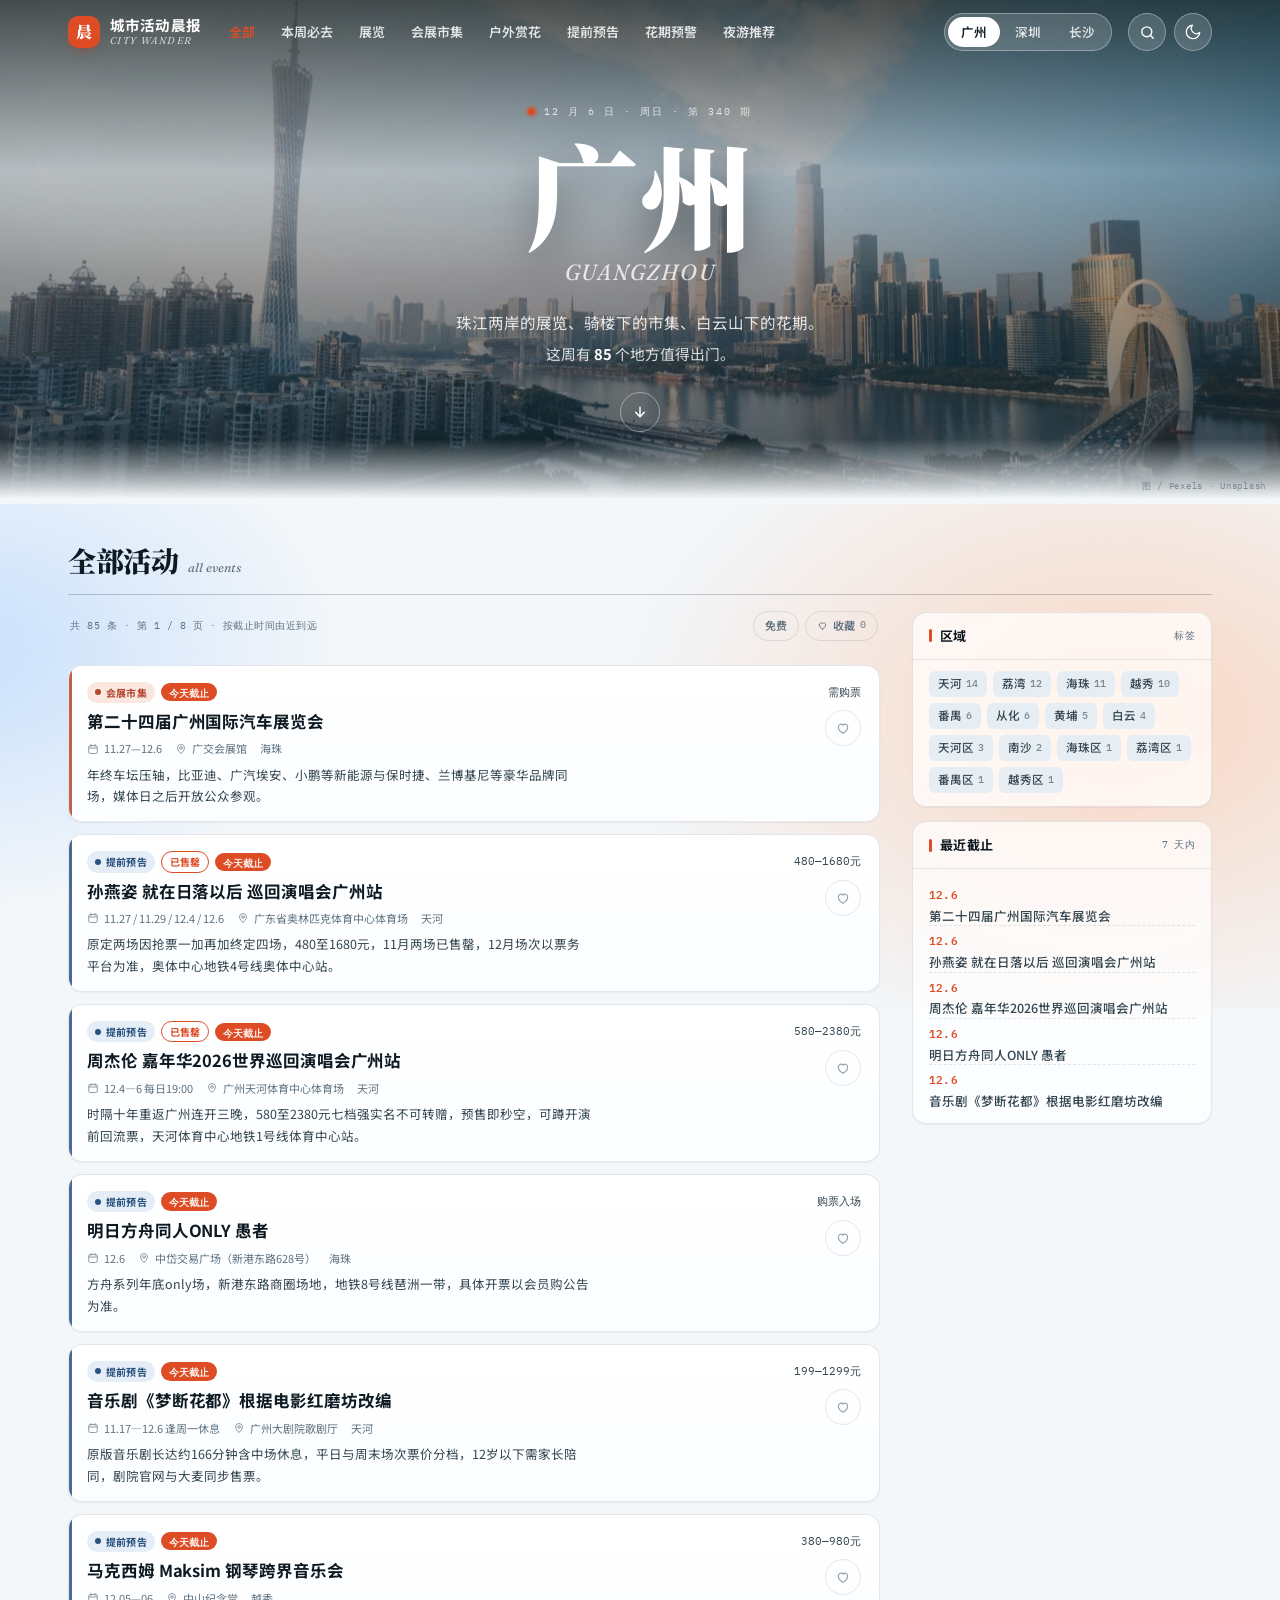
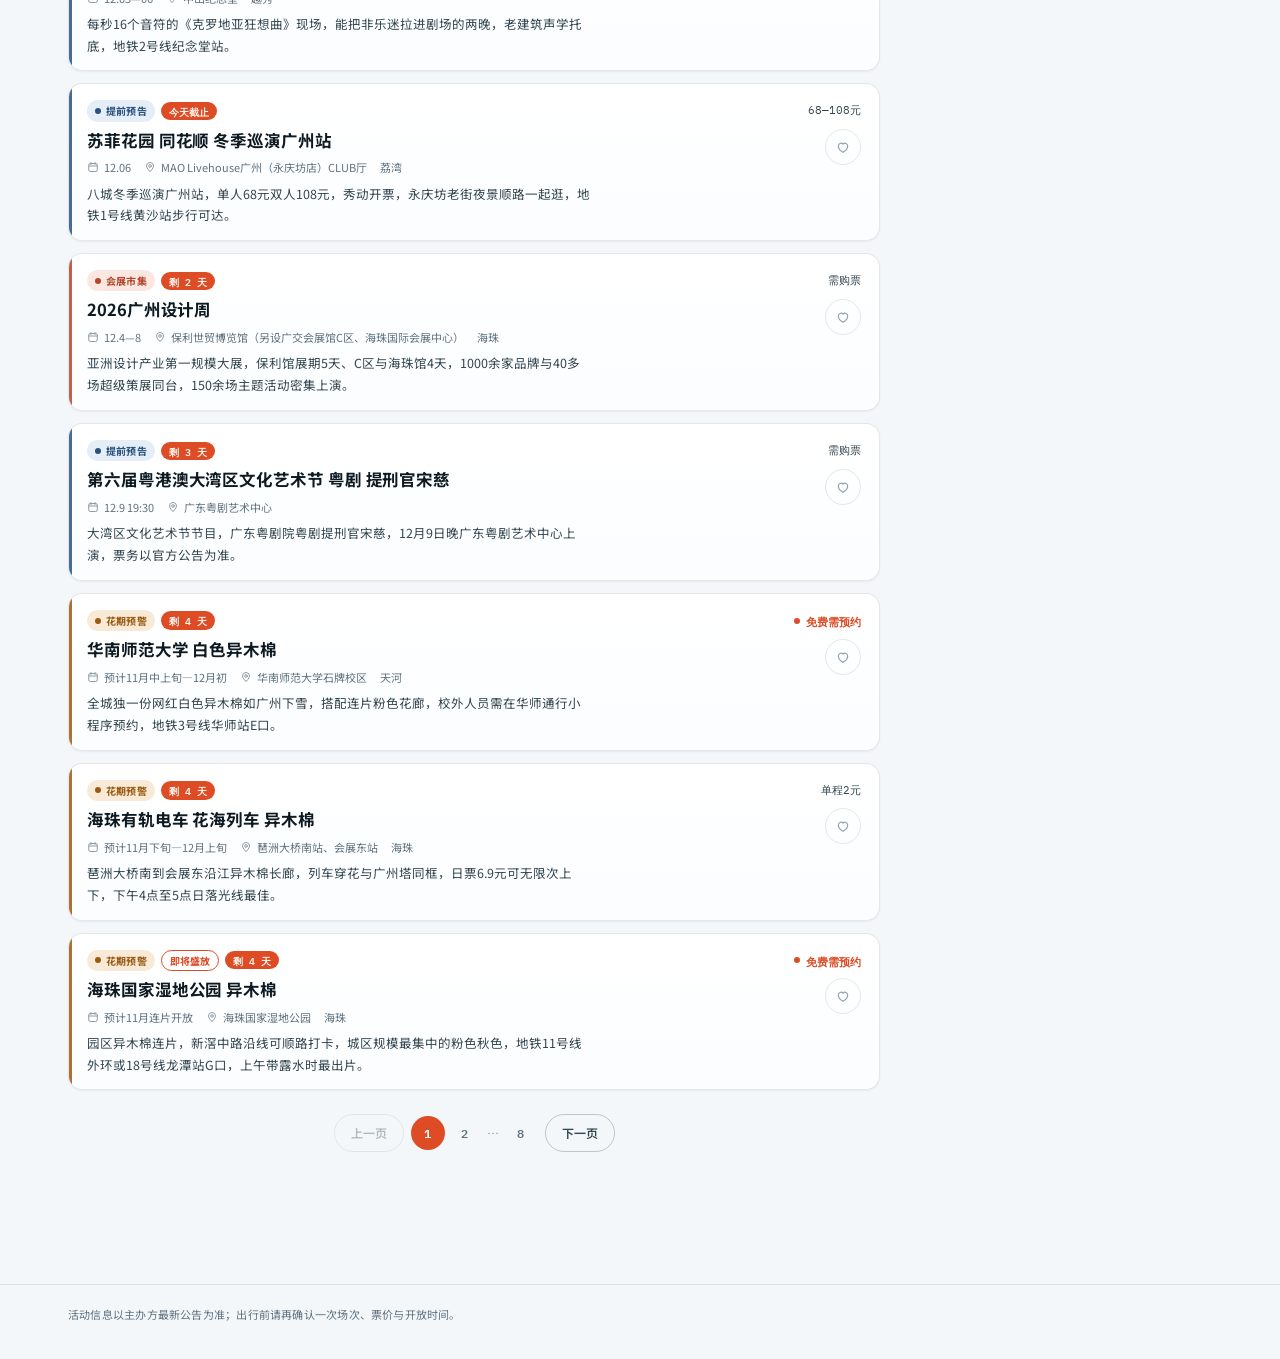
==== index.html @ 26e55479 "data: update events" ====
<!DOCTYPE html>
<html lang="zh-CN" data-theme="light">
<head>
<script>
var _hmt = _hmt || [];
(function() {
  var hm = document.createElement("script");
  hm.src = "https://hm.baidu.com/hm.js?0e1a3edbfd8b0d8630565897741db52a";
  var s = document.getElementsByTagName("script")[0];
  s.parentNode.insertBefore(hm, s);
})();
</script>
<meta charset="UTF-8">
<meta name="viewport" content="width=device-width, initial-scale=1.0, viewport-fit=cover">
<title>城市活动晨报 · 这周去哪</title>
<meta name="description" content="像翻旅行志一样逛城市：广州、深圳、长沙每日本地活动精选，展览、市集、赏花、演出、夜游，按板块筛选，点开看详情。每天 08:00 自动更新。">
<meta name="theme-color" content="#f1f5f8">
<meta name="color-scheme" content="light dark">
<meta property="og:title" content="城市活动晨报 · 这周去哪">
<meta property="og:description" content="城市漫游手册 · 六大板块 · 每天 08:00 更新">
<meta property="og:type" content="website">
<link rel="icon" href="data:image/svg+xml,%3Csvg xmlns='http://www.w3.org/2000/svg' viewBox='0 0 64 64'%3E%3Crect width='64' height='64' rx='14' fill='%23de4c26'/%3E%3Ctext x='32' y='46' font-size='36' text-anchor='middle' fill='%23fff8f2' font-family='serif' font-weight='900'%3E晨%3C/text%3E%3C/svg%3E">
<script>
/* 主题在首屏绘制前落定，避免闪白 */
(function(){
  try {
    var t = localStorage.getItem("city-events-theme");
    if (t !== "light" && t !== "dark") {
      t = window.matchMedia && window.matchMedia("(prefers-color-scheme: dark)").matches ? "dark" : "light";
    }
    document.documentElement.setAttribute("data-theme", t);
  } catch (e) {
    document.documentElement.setAttribute("data-theme", "light");
  }
})();
</script>

<!--
  ============ 城市活动晨报 · 城市漫游手册 ============
  定调：旅行志博客 —— 大幅城市封面 + 思源宋体标题 + 陶土色强调 + 侧栏部件
  展示字：Fraunces（拉丁斜体）+ Noto Serif SC（中文标题）
  正文：Noto Sans SC；数据：IBM Plex Mono

  结构：固定顶栏（品牌 + 六大板块菜单 + 城市 + 搜索 + 主题）
        封面横幅（随页面滚动收起）
        主栏：活动列表（单行卡片 + 分页） / 侧栏：城市卡 · 板块 · 区域 · 最近截止

  数据契约（与自动化任务绑定，禁止改动）：
    data/cities.json          [{key,name,en}]
    data/events-<key>.json    {updated,items:[{cat,title,date,end,venue,area,price,desc,top,alert,url,source}]}
  url/source 可缺省（旧数据），缺省时卡片点击走搜索入口。
  新增城市只要在 cities.json 加一行，并在 assets/ 放 city-<key>.jpg。
  每条活动的 url 指向可信度最高的原始出处，卡片点击新开页签跳转；没有 url 时退化为搜索入口。
-->

<link rel="preconnect" href="https://fonts.loli.net" crossorigin>
<link rel="preconnect" href="https://gstatic.loli.net" crossorigin>
<link href="https://fonts.loli.net/css2?family=Fraunces:ital,opsz,wght@0,9..144,400;0,9..144,600;1,9..144,400;1,9..144,600&family=Noto+Serif+SC:wght@500;700;900&family=Noto+Sans+SC:wght@400;500;700&family=IBM+Plex+Mono:wght@400;500&display=swap" rel="stylesheet" media="print" onload="this.media='all'">
<noscript><link href="https://fonts.loli.net/css2?family=Fraunces:ital,opsz,wght@0,9..144,400;0,9..144,600;1,9..144,400;1,9..144,600&family=Noto+Serif+SC:wght@500;700;900&family=Noto+Sans+SC:wght@400;500;700&family=IBM+Plex+Mono:wght@400;500&display=swap" rel="stylesheet"></noscript>
<link rel="stylesheet" href="assets/app.css?v=4">
<link rel="preload" as="image" href="assets/city-gz.jpg">
</head>
<body>

<!-- ============ 固定顶栏 ============ -->
<header class="topbar" id="topbar">
  <div class="topbar-row">
    <a class="brand" href="#top" aria-label="城市活动晨报，回到顶部">
      <span class="brand-mark" aria-hidden="true">晨</span>
      <span class="brand-txt"><b>城市活动晨报</b><i>CITY WANDER</i></span>
    </a>
    <nav class="menu" id="menu" aria-label="板块导航"></nav>
    <nav class="citynav" id="citynav" aria-label="切换城市"></nav>
    <div class="top-actions">
      <button class="icon-btn" id="searchBtn" type="button" aria-label="搜索活动" aria-expanded="false">
        <svg width="17" height="17" viewBox="0 0 24 24" fill="none" stroke="currentColor" stroke-width="2" stroke-linecap="round" aria-hidden="true"><circle cx="11" cy="11" r="7"/><path d="m20 20-3.6-3.6"/></svg>
      </button>
      <button class="icon-btn" id="themeBtn" type="button" aria-label="切换深色模式" aria-pressed="false">
        <svg class="i-moon" width="18" height="18" viewBox="0 0 24 24" fill="none" stroke="currentColor" stroke-width="1.7" stroke-linecap="round" stroke-linejoin="round" aria-hidden="true"><path d="M21 12.8A9 9 0 1 1 11.2 3a7 7 0 0 0 9.8 9.8Z"/></svg>
        <svg class="i-sun" width="18" height="18" viewBox="0 0 24 24" fill="none" stroke="currentColor" stroke-width="1.7" stroke-linecap="round" stroke-linejoin="round" aria-hidden="true"><circle cx="12" cy="12" r="4.2"/><path d="M12 2.5v2M12 19.5v2M2.5 12h2M19.5 12h2M5.2 5.2l1.4 1.4M17.4 17.4l1.4 1.4M18.8 5.2l-1.4 1.4M6.6 17.4l-1.4 1.4"/></svg>
      </button>
    </div>
  </div>
  <div class="tabs-row"><nav class="tabs" id="tabs" aria-label="板块导航（移动端）"></nav></div>
  <div class="progress" aria-hidden="true"><i id="progressBar"></i></div>
</header>

<!-- ============ 搜索浮层 ============ -->
<div class="search-panel" id="searchPanel">
  <div class="sp-inner wrap">
    <svg width="20" height="20" viewBox="0 0 24 24" fill="none" stroke="currentColor" stroke-width="1.9" stroke-linecap="round" aria-hidden="true"><circle cx="11" cy="11" r="7"/><path d="m20 20-3.6-3.6"/></svg>
    <input id="q" type="search" placeholder="搜活动、场馆、关键词…" autocomplete="off" spellcheck="false" aria-label="搜索活动">
    <span class="sp-count" id="spCount" aria-hidden="true"></span>
    <button class="sp-clear" id="qClear" type="button" hidden>清除</button>
    <button class="sp-close" id="qClose" type="button">关闭 · Esc</button>
  </div>
</div>
<div class="search-backdrop" id="searchBackdrop" hidden></div>

<main id="top">
  <!-- ============ 城市封面（随页面滚动收起） ============ -->
  <section class="banner" id="banner" aria-labelledby="cityName">
    <div class="banner-media">
      <img id="heroImg" src="assets/city-gz.jpg" alt="广州城市照片" fetchpriority="high" decoding="async" onerror="this.style.opacity=0">
    </div>
    <div class="banner-inner wrap">
      <p class="kicker"><span class="dot" aria-hidden="true"></span><span id="kicker">正在翻阅</span></p>
      <h1 id="cityName">城市</h1>
      <p class="banner-en" id="cityEn">CITY</p>
      <p class="banner-lead" id="heroLead"></p>
      <a class="scroll-cue" href="#browse" aria-label="跳到活动列表">
        <svg width="16" height="16" viewBox="0 0 24 24" fill="none" stroke="currentColor" stroke-width="2.2" stroke-linecap="round" stroke-linejoin="round" aria-hidden="true"><path d="M12 5v14M5.5 12.5 12 19l6.5-6.5"/></svg>
      </a>
    </div>
    <p class="banner-credit">图 / Pexels · Unsplash</p>
  </section>

  <div class="wrap list-top">
      <div class="list-head">
        <div class="lh-title">
          <h2 id="allTitle">全部活动</h2>
          <span class="sec-en" id="allEn">all events</span>
        </div>
      </div>
  </div>
  <div class="container wrap">
    <!-- ============ 主栏 ============ -->
    <main class="main" id="browse">
      <!-- 筛选行收进主栏，右侧栏与它同顶线起排，消除右上角缺口 -->
      <div class="resultbar">
        <p class="result" id="result" aria-live="polite"></p>
        <div class="mini-filters">
          <button class="mini" id="freeBtn" type="button" data-free aria-pressed="false">免费</button>
          <button class="mini" id="favBtn" type="button" data-favonly aria-pressed="false">
            <svg width="11" height="11" viewBox="0 0 24 24" fill="none" stroke="currentColor" stroke-width="2" stroke-linecap="round" stroke-linejoin="round" aria-hidden="true"><path d="M12 20s-7-4.4-7-9.3A4.1 4.1 0 0 1 12 7.6 4.1 4.1 0 0 1 19 10.7C19 15.6 12 20 12 20Z"/></svg>
            收藏 <b id="favN">0</b>
          </button>
        </div>
      </div>
      <div class="groups" id="groups">
        <div class="skel" aria-hidden="true"><i></i><i></i><i></i></div>
      </div>
    </main>


    <!-- ============ 侧栏 ============ -->
    <aside class="sidebar" aria-label="城市与筛选">
      <section class="widget">
        <h3 class="widget-title">区域 <span>标签</span></h3>
        <div class="widget-body"><div class="tagcloud" id="tagCloud"></div></div>
      </section>
      <section class="widget">
        <h3 class="widget-title">最近截止 <span>7 天内</span></h3>
        <div class="widget-body"><ul class="mini-list" id="miniList"></ul></div>
      </section>
    </aside>
  </div>
</main>

<footer class="foot-min">
  <p>活动信息以主办方最新公告为准；出行前请再确认一次场次、票价与开放时间。</p>
</footer>

<button class="totop" id="totop" type="button" aria-label="回到顶部">
  <svg width="18" height="18" viewBox="0 0 24 24" fill="none" stroke="currentColor" stroke-width="2.2" stroke-linecap="round" stroke-linejoin="round" aria-hidden="true"><path d="M12 19V5M5.5 11.5 12 5l6.5 6.5"/></svg>
</button>
<div class="toast" id="toast" role="status" aria-live="polite"></div>

<script>
"use strict";
(function () {

/* ======================================================================
   1. 常量与状态
   ====================================================================== */
var DATA_BASE = "data";
var ASSET = "assets";
var FAV_KEY = "city-events-favs";
var CITY_KEY = "city-events-city";
var THEME_KEY = "city-events-theme";
var PAGE_SIZE = 12;
var DAY = 86400000;

var CATS = [
  { key: "exhibition", name: "展览",     en: "Exhibition" },
  { key: "market",     name: "会展市集", en: "Market" },
  { key: "outdoor",    name: "户外赏花", en: "Outdoor" },
  { key: "preview",    name: "提前预告", en: "Upcoming" },
  { key: "bloom",      name: "花期预警", en: "Bloom" },
  { key: "night",      name: "夜游推荐", en: "Night" }
];
var CAT_BY = {};
CATS.forEach(function (c) { CAT_BY[c.key] = c; });

/* 顶栏菜单 = 全部 + 本周必去 + 六大板块 */
var MENU = [{ key: "all", name: "全部" }, { key: "top", name: "本周必去" }].concat(
  CATS.map(function (c) { return { key: c.key, name: c.name }; })
);

var CITY_NOTES = {
  gz: "珠江两岸的展览、骑楼下的市集、白云山下的花期。",
  sz: "海边的日落、创意园的展览、湾区的夜。",
  cs: "湘江边的烟火、岳麓山下的书院、五一广场的夜宵。"
};

var state = { city: null, cat: "all", q: "", free: false, fav: false, area: "", page: 1 };
var cityIndex = [];
var cache = {};
var updated = {};
var favSet = new Set();

/* ======================================================================
   2. 工具
   ====================================================================== */
function $(sel, root) { return (root || document).querySelector(sel); }
function $$(sel, root) { return Array.prototype.slice.call((root || document).querySelectorAll(sel)); }
function esc(s) {
  return String(s == null ? "" : s).replace(/[&<>"']/g, function (m) {
    return { "&": "&amp;", "<": "&lt;", ">": "&gt;", '"': "&quot;", "'": "&#39;" }[m];
  });
}
function pad2(n) { return n < 10 ? "0" + n : "" + n; }
function todayDate() { var d = new Date(); return new Date(d.getFullYear(), d.getMonth(), d.getDate()); }
function parseEnd(s) {
  var m = /^(\d{4})-(\d{2})-(\d{2})$/.exec(String(s || ""));
  return m ? new Date(+m[1], +m[2] - 1, +m[3]) : null;
}
function daysLeft(end) {
  var d = parseEnd(end);
  return d ? Math.round((d - todayDate()) / DAY) : null;
}
function shortEnd(end) {
  var d = parseEnd(end);
  return d ? (d.getMonth() + 1) + "." + d.getDate() : "长期";
}
function dateCn() {
  var d = new Date();
  return (d.getMonth() + 1) + " 月 " + d.getDate() + " 日 · 周" + "日一二三四五六".charAt(d.getDay());
}
function issueNo() {
  var n = new Date();
  return Math.floor((n - new Date(n.getFullYear(), 0, 1)) / DAY) + 1;
}
function prefersReduce() {
  return !!(window.matchMedia && window.matchMedia("(prefers-reduced-motion: reduce)").matches);
}
function highlight(raw) {
  var text = String(raw == null ? "" : raw);
  var q = state.q.trim();
  if (!q) return esc(text);
  var safe = q.replace(/[.*+?^${}()|[\]\\]/g, "\\$&");
  var parts;
  try { parts = text.split(new RegExp("(" + safe + ")", "gi")); }
  catch (e) { return esc(text); }
  var out = "";
  for (var i = 0; i < parts.length; i++) {
    out += i % 2 ? "<mark>" + esc(parts[i]) + "</mark>" : esc(parts[i]);
  }
  return out;
}
function loadFavs() {
  try {
    var arr = JSON.parse(localStorage.getItem(FAV_KEY) || "[]");
    if (Array.isArray(arr)) favSet = new Set(arr.filter(function (x) { return typeof x === "string"; }));
  } catch (e) { favSet = new Set(); }
}
function saveFavs() { try { localStorage.setItem(FAV_KEY, JSON.stringify(Array.from(favSet))); } catch (e) {} }
function favId(it) { return state.city + "\u0001" + it.title; }
function isFav(it) { return favSet.has(favId(it)); }
/* 详情不自己做：直接跳到这条活动可信度最高的原始出处；没有采集到出处就不给可点入口 */
function hasSource(it) { return !!(it.url && /^https:\/\//i.test(it.url)); }
function sourceLabel() { return "打开出处"; }

/* ======================================================================
   3. 数据
   ====================================================================== */
function getJSON(url) {
  return fetch(url, { cache: "no-store" }).then(function (r) {
    if (!r.ok) throw new Error("HTTP " + r.status);
    return r.json();
  });
}
function liveItems() {
  var list = cache[state.city];
  if (!Array.isArray(list)) return [];
  return list.filter(function (it) { var d = daysLeft(it.end); return d === null || d >= 0; });
}
function isBroken() { return cache[state.city] === null; }
function curCity() {
  for (var i = 0; i < cityIndex.length; i++) if (cityIndex[i].key === state.city) return cityIndex[i];
  return null;
}
function loadCity(key) {
  if (key in cache) return Promise.resolve();
  return getJSON(DATA_BASE + "/events-" + key + ".json").then(function (j) {
    cache[key] = Array.isArray(j) ? j : (j && Array.isArray(j.items) ? j.items : []);
    updated[key] = (j && j.updated) || "";
  }).catch(function () {
    cache[key] = null;
    updated[key] = "";
  });
}

/* ======================================================================
   4. 筛选
   ====================================================================== */
function isTopFilter() { return state.cat === "top"; }
function matches(it) {
  if (isTopFilter()) { if (!it.top) return false; }
  else if (state.cat !== "all" && it.cat !== state.cat) return false;
  if (state.area && it.area !== state.area) return false;
  if (state.free && !/免费/.test(it.price || "")) return false;
  if (state.fav && !isFav(it)) return false;
  var q = state.q.trim().toLowerCase();
  if (q) {
    var hay = [it.title, it.venue, it.area, it.price, it.desc, it.date].join(" ").toLowerCase();
    if (hay.indexOf(q) < 0) return false;
  }
  return true;
}
function filtered() {
  return !!(state.q.trim() || state.free || state.fav || state.area || state.cat !== "all");
}
function sortByEnd(arr) {
  return arr.slice().sort(function (a, b) {
    var ae = a.end ? 0 : 1, be = b.end ? 0 : 1;
    if (ae !== be) return ae - be;
    if (!a.end) return 0;
    return a.end < b.end ? -1 : a.end > b.end ? 1 : 0;
  });
}

/* ======================================================================
   5. 渲染：顶栏菜单
   ====================================================================== */
function menuHTML() {
  return MENU.map(function (m) {
    var on = state.cat === m.key;
    return '<button type="button" class="menu-item' + (on ? " on" : "") + '" data-menu="' + m.key +
      '" aria-current="' + (on ? "page" : "false") + '">' + esc(m.name) + "</button>";
  }).join("");
}
function renderMenu() {
  $("#menu").innerHTML = menuHTML();
  $("#tabs").innerHTML = menuHTML();
}

function renderCityNav() {
  var el = $("#citynav");
  el.innerHTML = cityIndex.map(function (c) {
    return '<button type="button" class="city-pill" data-city="' + esc(c.key) + '" aria-pressed="' +
      (c.key === state.city ? "true" : "false") + '">' + esc(c.name) + "</button>";
  }).join("");
}

/* ======================================================================
   6. 渲染：封面 + 侧栏
   ====================================================================== */
function renderBanner() {
  var c = curCity();
  if (!c) return;
  var items = liveItems();
  $("#kicker").textContent = dateCn() + " · 第 " + issueNo() + " 期";
  $("#cityName").textContent = c.name;
  $("#cityEn").textContent = c.en;
  var note = CITY_NOTES[c.key] || "展览、市集、赏花、演出与夜游。";
  $("#heroLead").innerHTML = '<span class="lead-note">' + esc(note) +
    '</span> <span class="lead-count">这周有 <b id="heroCount">' + items.length + "</b> 个地方值得出门。</span>";
    var img = $("#heroImg");
  img.alt = c.name + "城市照片";
  var src = ASSET + "/city-" + c.key + ".jpg";
  if (img.getAttribute("src") !== src) {
    img.style.opacity = "0";
    var pre = new Image();
    pre.onload = function () { img.src = src; img.style.opacity = "1"; };
    pre.onerror = function () { img.style.opacity = "1"; };
    pre.src = src;
  }
  document.title = c.name + "这周去哪 · " + items.length + " 个去处 ｜ 城市活动晨报";
}

function renderSidebar() {
  var c = curCity();
  if (!c) return;
  var items = liveItems();
  var topN = 0, freeN = 0;
  items.forEach(function (it) {
    if (it.top) topN++;
    if (/免费/.test(it.price || "")) freeN++;
  });

  var areas = {};
  items.forEach(function (it) { if (it.area) areas[it.area] = (areas[it.area] || 0) + 1; });
  var topAreas = Object.keys(areas).sort(function (a, b) { return areas[b] - areas[a]; }).slice(0, 14);
  $("#tagCloud").innerHTML = topAreas.length
    ? topAreas.map(function (a) {
        return '<button type="button" class="tag' + (state.area === a ? " on" : "") + '" data-area="' +
          esc(a) + '">' + esc(a) + "<i>" + areas[a] + "</i></button>";
      }).join("")
    : '<span style="font-size:11.5px;color:var(--muted)">本期数据还没标区域</span>';

  var soon = items.filter(function (it) {
    var d = daysLeft(it.end);
    return d !== null && d >= 0 && d <= 7;
  }).sort(function (a, b) { return a.end < b.end ? -1 : 1; }).slice(0, 5);
  $("#miniList").innerHTML = soon.length ? soon.map(function (it) {
    var inner = '<span class="mini-date">' + esc(shortEnd(it.end)) + "</span>" +
      '<span class="mini-title">' + esc(it.title) + "</span>";
    return "<li>" + (hasSource(it)
      ? '<a href="' + esc(it.url) + '" target="_blank" rel="noopener noreferrer">' + inner + "</a>"
      : '<span class="mini-static">' + inner + "</span>") + "</li>";
  }).join("") : '<li style="padding:8px 0;font-size:11.5px;color:var(--muted)">7 天内没有截止的活动</li>';
}

/* ======================================================================
   7. 渲染：列表 + 分页
   ====================================================================== */
function countdownChip(it) {
  var d = daysLeft(it.end);
  if (d === null || d < 0) return "";
  if (d === 0) return '<span class="chip-days">今天截止</span>';
  if (d === 1) return '<span class="chip-days">明天截止</span>';
  if (d <= 7) return '<span class="chip-days">剩 ' + d + " 天</span>";
  return '<span class="chip-days soon">剩 ' + d + " 天</span>";
}
function favBtn(it) {
  var on = isFav(it);
  return '<button class="fav" type="button" data-fav="' + esc(it.title) + '"' +
    ' aria-pressed="' + (on ? "true" : "false") + '" aria-label="' + (on ? "取消收藏 " : "收藏 ") + esc(it.title) + '">' +
    '<svg width="16" height="16" viewBox="0 0 24 24" fill="none" stroke="currentColor" stroke-width="1.8" stroke-linecap="round" stroke-linejoin="round" aria-hidden="true">' +
    '<path d="M12 20s-7-4.4-7-9.3A4.1 4.1 0 0 1 12 7.6 4.1 4.1 0 0 1 19 10.7C19 15.6 12 20 12 20Z"/></svg></button>';
}
function priceTag(it) {
  var p = it.price || "";
  if (!p) return "";
  return '<span class="price' + (/免费/.test(p) ? " free" : "") + '">' + esc(p) + "</span>";
}

function cardHTML(it, i) {
  var c = CAT_BY[it.cat] || CATS[0];
  var sold = /售罄/.test(it.alert || "");
  var meta = [];
  meta.push('<span><svg width="12" height="12" viewBox="0 0 24 24" fill="none" stroke="currentColor" stroke-width="2" stroke-linecap="round" aria-hidden="true"><rect x="3.5" y="5" width="17" height="16" rx="3"/><path d="M8 3v4M16 3v4M3.5 10h17"/></svg>' + esc(it.date || "长期") + "</span>");
  if (it.venue) meta.push('<span><svg width="12" height="12" viewBox="0 0 24 24" fill="none" stroke="currentColor" stroke-width="2" stroke-linecap="round" stroke-linejoin="round" aria-hidden="true"><path d="M12 21s7-6.1 7-11a7 7 0 1 0-14 0c0 4.9 7 11 7 11Z"/><circle cx="12" cy="10" r="2.6"/></svg>' + esc(it.venue) + "</span>");
  if (it.area) meta.push("<span>" + esc(it.area) + "</span>");

  return '<article class="card cat-' + it.cat + (sold ? " is-sold" : "") + '" style="--i:' + Math.min(7, i) + '">' +
    (hasSource(it) ? '<a class="card-hit" href="' + esc(it.url) + '" target="_blank" rel="noopener noreferrer" aria-label="打开 ' + esc(it.title) + ' 的原始出处"></a>' : "") +
    '<div class="card-main">' +
      '<div class="card-top">' +
        '<span class="chip-cat"><i style="width:6px;height:6px;border-radius:50%;background:var(--cc)"></i>' + esc(c.name) + "</span>" +
        (it.alert ? '<span class="chip-alert">' + esc(it.alert) + "</span>" : "") +
        countdownChip(it) +
      "</div>" +
      '<h3 class="card-title">' + highlight(it.title) + "</h3>" +
      '<p class="card-meta">' + meta.join("") + "</p>" +
      (it.desc ? '<p class="card-desc">' + esc(it.desc) + "</p>" : "") +
    "</div>" +
    '<div class="card-side">' + priceTag(it) +
      '<span class="card-actions">' +
        (hasSource(it)
          ? (it.source ? '<span class="chip-src" title="来源">' + esc(it.source) + "</span>" : "") +
            '<a class="go" href="' + esc(it.url) + '" target="_blank" rel="noopener noreferrer">' + sourceLabel() +
            '<svg width="12" height="12" viewBox="0 0 24 24" fill="none" stroke="currentColor" stroke-width="2.2" stroke-linecap="round" stroke-linejoin="round" aria-hidden="true"><path d="M7 17 17 7M9 7h8v8"/></svg></a>'
          : "") +
        favBtn(it) + "</span>" +
    "</div>" +
  "</article>";
}

function pagerHTML(page, pages) {
  if (pages <= 1) return "";
  var set = {};
  [1, page - 1, page, page + 1, pages].forEach(function (p) {
    if (p >= 1 && p <= pages) set[p] = 1;
  });
  var keys = Object.keys(set).map(Number).sort(function (a, b) { return a - b; });
  var prev = 0, nums = "";
  keys.forEach(function (p) {
    if (prev && p - prev > 1) nums += '<span class="pg-gap" aria-hidden="true">…</span>';
    nums += '<button class="pg-num' + (p === page ? " on" : "") + '" type="button" data-page="' + p +
      '" aria-current="' + (p === page ? "page" : "false") + '" aria-label="第 ' + p + ' 页">' + p + "</button>";
    prev = p;
  });
  return '<nav class="pager" aria-label="分页">' +
    '<button class="pg-btn" type="button" data-page="' + (page - 1) + '"' + (page <= 1 ? " disabled" : "") + '>上一页</button>' +
    '<span class="pg-nums">' + nums + "</span>" +
    '<span class="pg-now">' + page + " / " + pages + "</span>" +
    '<button class="pg-btn" type="button" data-page="' + (page + 1) + '"' + (page >= pages ? " disabled" : "") + '>下一页</button>' +
    "</nav>";
}

function renderHead(list) {
  var name = "全部活动", en = "all events";
  if (isTopFilter()) { name = "本周必去"; en = "this week"; }
  else if (state.cat !== "all" && CAT_BY[state.cat]) { name = CAT_BY[state.cat].name; en = CAT_BY[state.cat].en; }
  $("#allTitle").textContent = name;
  $("#allEn").textContent = en;
}

function renderGroups() {
  var box = $("#groups");
  var all = liveItems();
  var list = sortByEnd(all.filter(matches));
  var pages = Math.max(1, Math.ceil(list.length / PAGE_SIZE));
  if (state.page > pages) state.page = pages;
  if (state.page < 1) state.page = 1;
  var page = state.page;
  var slice = list.slice((page - 1) * PAGE_SIZE, page * PAGE_SIZE);

  renderHead(list);

  var extra = [];
  if (state.area) extra.push('<button type="button" class="clear-area" data-clear-area>区域 · ' + esc(state.area) + " ✕</button>");
  var sc = $("#spCount");
  if (sc) sc.textContent = list.length + " 条";
  $("#result").innerHTML = (filtered() ? "筛选出 " + list.length + " 条" : "共 " + list.length + " 条") +
    (list.length ? " · 第 " + page + " / " + pages + " 页 · 按截止时间由近到远 " : "") + extra.join("");

  if (isBroken()) {
    box.innerHTML = '<div class="empty"><b>这个城市版暂时没取到</b><p>数据文件加载失败，刷新一次试试</p>' +
      '<button type="button" data-retry>重新加载</button></div>';
    return;
  }
  if (list.length === 0) {
    box.innerHTML = '<div class="empty"><b>没有匹配的活动</b><p>' +
      (state.fav ? "收藏夹还是空的，点卡片右侧的爱心存一条" : "换个关键词，或清空筛选看看全部 " + all.length + " 条") +
      '</p><button type="button" data-reset>清空筛选</button></div>';
    return;
  }

  box.innerHTML = '<div class="cards">' +
    slice.map(function (it, i) { return cardHTML(it, i); }).join("") +
    "</div>" + pagerHTML(page, pages);
}

function renderAll() {
  renderMenu();
  renderCityNav();
  renderBanner();
  renderSidebar();
  renderGroups();
  applyFavLabels();
  syncMini();
}

/* ======================================================================
   8. 交互
   ====================================================================== */
function setFilter(patch) {
  Object.keys(patch).forEach(function (k) { state[k] = patch[k]; });
  state.page = 1;
  renderMenu();
  renderSidebar();
  renderGroups();
  syncMini();
}
function gotoList() {
  var b = $("#browse");
  if (!b) return;
  var top = b.getBoundingClientRect().top + window.scrollY - (parseInt(getComputedStyle(document.documentElement).getPropertyValue("--stick"), 10) || 64) - 10;
  window.scrollTo({ top: Math.max(0, top), behavior: prefersReduce() ? "auto" : "smooth" });
}

function switchCity(key) {
  if (key === state.city) return;
  state.city = key;
  document.body.dataset.city = key;
  state.cat = "all"; state.q = ""; state.free = false; state.fav = false; state.area = ""; state.page = 1;
  syncQuery();
  try { localStorage.setItem(CITY_KEY, key); } catch (e) {}
  $("#groups").innerHTML = '<div class="skel" aria-hidden="true"><i></i><i></i><i></i></div>';
  syncSearchUI();
  loadCity(key).then(function () {
    renderAll();
    var y = window.scrollY || window.pageYOffset || 0;
    if (y > window.innerHeight * 0.6) gotoList();
  });
}
function syncQuery() {
  try { history.replaceState(null, "", state.city ? "?city=" + state.city : location.pathname); } catch (e) {}
}
function toggleFav(title, silent) {
  var key = state.city + "\u0001" + title;
  var on = favSet.has(key);
  if (on) favSet.delete(key); else favSet.add(key);
  saveFavs();
  applyFavLabels();
  var n = 0;
  liveItems().forEach(function (it) { if (isFav(it)) n++; });
  syncMini();
  if (!silent) toast(on ? "已取消收藏" : "已收藏 · 共 " + n + " 条");
  if (state.fav) renderGroups();
}
function applyFavLabels() {
  $$("[data-fav]").forEach(function (btn) {
    var title = btn.getAttribute("data-fav");
    var on = favSet.has(state.city + "\u0001" + title);
    btn.setAttribute("aria-pressed", on ? "true" : "false");
    btn.setAttribute("aria-label", (on ? "取消收藏 " : "收藏 ") + title);
  });
}
function syncMini() {
  var n = 0;
  liveItems().forEach(function (it) { if (isFav(it)) n++; });
  $("#favN").textContent = n;
  $("#freeBtn").setAttribute("aria-pressed", state.free ? "true" : "false");
  $("#favBtn").setAttribute("aria-pressed", state.fav ? "true" : "false");
  $("#favBtn").style.color = state.fav ? "var(--accent)" : "";
  $("#favBtn").style.borderColor = state.fav ? "currentColor" : "";
}
var toastTimer = null;
function toast(msg) {
  var el = $("#toast");
  el.textContent = msg;
  el.classList.add("on");
  if (toastTimer) clearTimeout(toastTimer);
  toastTimer = setTimeout(function () { el.classList.remove("on"); }, 1900);
}
function syncSearchUI() {
  var q = $("#q");
  if (q.value !== state.q) q.value = state.q;
  $("#qClear").hidden = !state.q;
}
function setQuery(v) {
  state.q = v;
  syncSearchUI();
  state.page = 1;
  renderGroups();
}
function resetFilters() {
  state.cat = "all"; state.q = ""; state.free = false; state.fav = false; state.area = ""; state.page = 1;
  syncSearchUI(); renderMenu(); renderSidebar(); renderGroups(); syncMini();
}

/* 搜索浮层 */
function openSearch() {
  $("#searchPanel").classList.add("on");
  $("#searchBackdrop").hidden = false;
  document.body.classList.add("search-open");
  $("#searchBtn").setAttribute("aria-expanded", "true");
  setTimeout(function () { $("#q").focus(); }, 60);
}
function closeSearch() {
  $("#searchPanel").classList.remove("on");
  $("#searchBackdrop").hidden = true;
  document.body.classList.remove("search-open");
  $("#searchBtn").setAttribute("aria-expanded", "false");
}

function bind() {
  document.addEventListener("click", function (e) {
    var menuBtn = e.target.closest("[data-menu]");
    if (menuBtn) {
      setFilter({ cat: menuBtn.getAttribute("data-menu") });
      closeSearch();
      gotoList();
      return;
    }
    var cityBtn = e.target.closest("[data-city]");
    if (cityBtn) { switchCity(cityBtn.getAttribute("data-city")); return; }
    var areaBtn = e.target.closest("[data-area]");
    if (areaBtn) {
      var a = areaBtn.getAttribute("data-area");
      setFilter({ area: state.area === a ? "" : a });
      if (state.area) gotoList();
      return;
    }
    if (e.target.closest("[data-clear-area]")) { setFilter({ area: "" }); return; }
    if (e.target.closest("[data-free]")) { setFilter({ free: !state.free }); return; }
    if (e.target.closest("[data-favonly]")) { setFilter({ fav: !state.fav }); return; }

    var fav = e.target.closest("[data-fav]");
    if (fav) { toggleFav(fav.getAttribute("data-fav")); return; }

    var pg = e.target.closest("[data-page]");
    if (pg && !pg.disabled) {
      var n = parseInt(pg.getAttribute("data-page"), 10);
      if (n && n !== state.page) {
        state.page = n;
        renderGroups();
        gotoList();
      }
      return;
    }
    if (e.target.closest("[data-reset]")) { resetFilters(); return; }
    if (e.target.closest("[data-retry]")) {
      delete cache[state.city];
      $("#groups").innerHTML = '<div class="skel" aria-hidden="true"><i></i><i></i><i></i></div>';
      loadCity(state.city).then(renderAll);
      return;
    }
  });

  $("#searchBtn").addEventListener("click", openSearch);
  $("#qClose").addEventListener("click", closeSearch);
  $("#searchBackdrop").addEventListener("click", closeSearch);
  $("#themeBtn").addEventListener("click", function () {
    setTheme(document.documentElement.getAttribute("data-theme") === "dark" ? "light" : "dark");
  });
  $("#totop").addEventListener("click", function () {
    window.scrollTo({ top: 0, behavior: prefersReduce() ? "auto" : "smooth" });
  });

  var q = $("#q");
  var timer = null;
  q.addEventListener("input", function () {
    if (timer) clearTimeout(timer);
    timer = setTimeout(function () {
      state.q = q.value.trim();
      $("#qClear").hidden = !q.value;
      state.page = 1;
      renderGroups();
    }, 130);
  });
  $("#qClear").addEventListener("click", function () {
    q.value = ""; state.q = ""; $("#qClear").hidden = true; state.page = 1; renderGroups(); q.focus();
  });

  document.addEventListener("keydown", function (e) {
    var typing = /^(INPUT|TEXTAREA|SELECT)$/.test(document.activeElement && document.activeElement.tagName);
    if ((e.metaKey || e.ctrlKey) && (e.key === "k" || e.key === "K")) { e.preventDefault(); openSearch(); q.select(); return; }
    if (e.key === "Escape") { closeSearch(); if (document.activeElement === q) q.blur(); return; }
    if (!typing && e.key === "/") { e.preventDefault(); openSearch(); }
  });

  var ticking = false;
  function onScroll() {
    var y = window.scrollY || window.pageYOffset || 0;
    var h = document.documentElement.scrollHeight - window.innerHeight;
    var bar = $("#progressBar");
    if (bar) bar.style.width = (h > 0 ? Math.min(1, y / h) * 100 : 0).toFixed(2) + "%";
    var banner = $("#banner");
    var threshold = (banner ? banner.offsetHeight : 400) - 70;
    $("#topbar").classList.toggle("solid", y > threshold);
    $("#totop").classList.toggle("on", y > 700);
    ticking = false;
  }
  window.addEventListener("scroll", function () {
    if (!ticking) { ticking = true; requestAnimationFrame(onScroll); }
  }, { passive: true });
  window.addEventListener("resize", onScroll);
  onScroll();
}

function setTheme(t) {
  document.documentElement.setAttribute("data-theme", t);
  try { localStorage.setItem(THEME_KEY, t); } catch (e) {}
  var meta = document.querySelector('meta[name="theme-color"]');
  if (meta) meta.setAttribute("content", t === "dark" ? "#0a1118" : "#f3f7fa");
  $("#themeBtn").setAttribute("aria-pressed", t === "dark" ? "true" : "false");
}

/* ======================================================================
   9. 启动
   ====================================================================== */
function boot() {
  loadFavs();
  setTheme(document.documentElement.getAttribute("data-theme") === "dark" ? "dark" : "light");
  bind();

  getJSON(DATA_BASE + "/cities.json").then(function (j) {
    if (!Array.isArray(j) || j.length === 0) throw new Error("empty");
    cityIndex = j;
    var key = "";
    try {
      var qp = new URLSearchParams(location.search).get("city");
      if (qp && cityIndex.some(function (c) { return c.key === qp; })) key = qp;
    } catch (e) {}
    if (!key) {
      try {
        var saved = localStorage.getItem(CITY_KEY);
        if (saved && cityIndex.some(function (c) { return c.key === saved; })) key = saved;
      } catch (e) {}
    }
    if (!key) key = cityIndex[0].key;
    state.city = key;
    document.body.dataset.city = key;
    syncQuery();
    return loadCity(key).then(renderAll);
  }).catch(function () {
    $("#groups").innerHTML = '<div class="empty"><b>城市列表加载失败</b><p>请刷新页面重试</p></div>';
    $("#kicker").textContent = "OFFLINE";
  });
}

boot();

})();
</script>
</body>
</html>
---- assets/app.css ----
/* ==========================================================================
   城市活动晨报 · 城市漫游手册
   首页 index.html / 详情页 detail.html

   视觉定调：晨光渐变（Aurora Daylight）
   - 画布：冷调雾面（近白冷灰），薄荷 / 天蓝 / 杏三色光晕缓慢漂移，叠细网点；
     广州偏薄荷、深圳偏海蓝、长沙偏暖橘，随城市切换。
   - 材质：卡片与侧栏为玻璃浮层（白 72% + 14px 模糊），去纸质米色与噪点颗粒。
   - 骨架：封面大图淡出到画布 → 通栏标题 → 主栏（筛选行 + 卡片）与侧栏同顶线。
   - 字形：思源宋体大标题 + Fraunces 斜体 + IBM Plex Mono 数字，正文 Noto Sans SC。
   - 强调色：陶土红 #de4c26（唯一强调色，用于日期、标签与动作）。
   ========================================================================== */

/* ---------------------------------------------------------------- 令牌 */
:root{
  color-scheme: light;

  /* 画布：冷调雾面（去纸质米色） */
  --bg:#f3f7fa;
  --bg-0:rgba(243,247,250,0);
  --bg-2:#e6edf3;
  --surface:#ffffff;
  --surface-2:#f7fafc;
  --glass:rgba(255,255,255,.72);
  --card-bg:linear-gradient(180deg,#ffffff 0%,#fbfdff 100%);
  --card-ring:inset 0 1px 0 rgba(255,255,255,.85);

  --ink:#0e1a22;
  --ink-2:#33454f;
  --muted:#5f7280;
  --faint:#93a3ae;

  --line:rgba(14,26,34,.10);
  --line-2:rgba(14,26,34,.22);

  --accent:#de4c26;
  --accent-2:#b83c1c;
  --accent-soft:#fde4db;
  --accent-ink:#fff8f2;

  --c-exhibition:#6b4fbb; --b-exhibition:#efeafb;
  --c-market:#b4462e;     --b-market:#fae7e0;
  --c-outdoor:#1f6b4f;    --b-outdoor:#e2f1ea;
  --c-preview:#29527f;    --b-preview:#e5edf7;
  --c-bloom:#9a5b12;      --b-bloom:#f8ead6;
  --c-night:#4b3f8c;      --b-night:#e9e6f6;

  /* 晨光光晕（背景氛围，不参与 UI 强调色） */
  --aur-1:rgba(96,236,196,.55);
  --aur-2:rgba(120,182,255,.5);
  --aur-3:rgba(255,172,128,.44);
  --aur-4:rgba(160,200,255,.5);
  --dot:rgba(14,26,34,.085);

  --font-display:"Fraunces","Noto Serif SC","Songti SC","STSong",serif;
  --font-cn-display:"Noto Serif SC","Songti SC","STSong","SimSun",serif;
  --font-body:"Noto Sans SC","PingFang SC","Hiragino Sans GB","Microsoft YaHei",sans-serif;
  --font-mono:"IBM Plex Mono","SFMono-Regular",Menlo,Consolas,monospace;

  --wrap:1200px;
  --side:300px;
  --stick:64px;
  --r-sm:8px; --r-md:14px; --r-lg:20px; --r-xl:28px;

  --shadow-1:0 1px 2px rgba(12,26,38,.05);
  --shadow-2:0 2px 10px rgba(12,26,38,.06),0 22px 46px -30px rgba(12,26,38,.45);
  --shadow-3:0 30px 70px -34px rgba(12,26,38,.5);

  --bg-trans:rgba(243,247,250,.78);
  --bg-solid:rgba(243,247,250,.9);

  --bar-fg:#fff;
  --bar-pill:rgba(255,255,255,.16);
  --bar-pill-line:rgba(255,255,255,.34);
  --bar-pill-fg:#fff;
  --bar-active-bg:#fff;
  --bar-active-fg:#0e1a22;

  --ease:cubic-bezier(.16,1,.3,1);
  --dur-fast:160ms; --dur-base:280ms; --dur-slow:600ms;
}

html[data-theme="dark"]{
  color-scheme: dark;

  --bg:#0a1118;
  --bg-0:rgba(10,17,24,0);
  --bg-2:#101b24;
  --surface:#111c25;
  --surface-2:#15222c;
  --glass:rgba(17,28,37,.74);
  --card-bg:linear-gradient(180deg,#131f28 0%,#0f1a22 100%);
  --card-ring:inset 0 1px 0 rgba(255,255,255,.05);

  --ink:#eef4f8;
  --ink-2:#c8d6de;
  --muted:#93a4b0;
  --faint:#62737f;

  --line:rgba(238,244,248,.12);
  --line-2:rgba(238,244,248,.26);

  --accent:#ff6b42;
  --accent-2:#ff8a67;
  --accent-soft:#3a1c13;
  --accent-ink:#1a0e09;

  --c-exhibition:#b3a0ff; --b-exhibition:#211c3a;
  --c-market:#ff9c7c;     --b-market:#3a1d15;
  --c-outdoor:#63d8ab;    --b-outdoor:#0f2c24;
  --c-preview:#8ab6ee;    --b-preview:#122438;
  --c-bloom:#f0b45f;      --b-bloom:#33230e;
  --c-night:#a8a2f2;      --b-night:#1d1a3a;

  --aur-1:rgba(24,120,102,.5);
  --aur-2:rgba(32,78,132,.52);
  --aur-3:rgba(126,58,26,.4);
  --aur-4:rgba(24,86,118,.46);
  --dot:rgba(238,244,248,.09);

  --shadow-1:0 1px 2px rgba(0,0,0,.5);
  --shadow-2:0 2px 10px rgba(0,0,0,.42),0 22px 46px -30px rgba(0,0,0,.9);
  --shadow-3:0 30px 70px -34px rgba(0,0,0,.95);

  --bg-trans:rgba(10,17,24,.82);
  --bg-solid:rgba(10,17,24,.92);

  --bar-pill:rgba(255,255,255,.14);
  --bar-pill-line:rgba(255,255,255,.3);
}

.cat-exhibition{--cc:var(--c-exhibition);--cc-bg:var(--b-exhibition)}
.cat-market{--cc:var(--c-market);--cc-bg:var(--b-market)}
.cat-outdoor{--cc:var(--c-outdoor);--cc-bg:var(--b-outdoor)}
.cat-preview{--cc:var(--c-preview);--cc-bg:var(--b-preview)}
.cat-bloom{--cc:var(--c-bloom);--cc-bg:var(--b-bloom)}
.cat-night{--cc:var(--c-night);--cc-bg:var(--b-night)}

/* ---------------------------------------------------------------- 基础 */
*,*::before,*::after{box-sizing:border-box}
html{-webkit-text-size-adjust:100%;scroll-behavior:smooth;overflow-x:clip}
body{
  margin:0;background:var(--bg);color:var(--ink);
  font-family:var(--font-body);font-size:15px;line-height:1.72;
  -webkit-font-smoothing:antialiased;text-rendering:optimizeLegibility;
  overflow-x:clip;min-height:100svh;
}
img{display:block;max-width:100%}
svg{display:block}
button{font:inherit;color:inherit;background:none;border:0;cursor:pointer}
input{font:inherit}
a{color:inherit;text-decoration:none}
h1,h2,h3,h4,p,dl,dd,ul{margin:0}
ul{list-style:none;padding:0}
::selection{background:var(--accent);color:var(--accent-ink)}
:focus-visible{outline:2px solid var(--accent);outline-offset:3px;border-radius:6px}

/* 背景：晨光渐变（薄荷 / 天蓝 / 杏） + 细网点，替代原来的纸质噪点 */
body::before{
  content:"";position:fixed;inset:-12% -8%;z-index:0;pointer-events:none;
  background:
    linear-gradient(180deg, var(--bg) 0%, rgba(243,247,250,.42) 10%, transparent 28%),
    radial-gradient(46% 42% at 14% 6%, var(--aur-1), transparent 68%),
    radial-gradient(40% 38% at 86% 2%, var(--aur-2), transparent 66%),
    radial-gradient(48% 44% at 82% 74%, var(--aur-3), transparent 70%),
    radial-gradient(38% 34% at 4% 68%, var(--aur-4), transparent 68%);
  filter:saturate(1.05);
  animation:aurora 48s ease-in-out infinite alternate;
}
/* 每座城市一套晨光：广州薄荷、深圳海蓝、长沙暖橘 */
body[data-city="sz"]{
  --aur-1:rgba(92,226,232,.48);
  --aur-2:rgba(104,168,255,.55);
  --aur-3:rgba(255,198,150,.38);
  --aur-4:rgba(120,200,255,.46);
}
body[data-city="cs"]{
  --aur-1:rgba(255,198,104,.42);
  --aur-2:rgba(255,158,120,.45);
  --aur-3:rgba(255,124,152,.30);
  --aur-4:rgba(255,192,124,.38);
}
html[data-theme="dark"] body[data-city="sz"]{
  --aur-1:rgba(18,118,124,.5);
  --aur-2:rgba(30,74,140,.55);
  --aur-3:rgba(120,64,34,.38);
  --aur-4:rgba(22,92,124,.46);
}
html[data-theme="dark"] body[data-city="cs"]{
  --aur-1:rgba(130,92,20,.42);
  --aur-2:rgba(140,62,32,.45);
  --aur-3:rgba(120,36,54,.34);
  --aur-4:rgba(126,86,26,.4);
}
@keyframes aurora{
  from{transform:translate3d(0,0,0) scale(1)}
  to{transform:translate3d(-2.5%,1.6%,0) scale(1.1)}
}
body::after{
  content:"";position:fixed;inset:0;z-index:0;pointer-events:none;opacity:.55;
  background-image:radial-gradient(var(--dot) 1px, transparent 1px);
  background-size:22px 22px;
  -webkit-mask-image:radial-gradient(140% 100% at 50% 0%, #000 10%, transparent 72%);
  mask-image:radial-gradient(140% 100% at 50% 0%, #000 10%, transparent 72%);
}

.wrap{
  position:relative;z-index:1;width:100%;max-width:var(--wrap);margin:0 auto;
  padding:0 clamp(16px,3vw,28px);
}

/* ---------------------------------------------------------------- 顶栏 */
.topbar{
  position:fixed;top:0;left:0;right:0;z-index:100;
  color:var(--bar-fg);
  border-bottom:1px solid transparent;
  transition:background-color var(--dur-base) var(--ease),color var(--dur-base) var(--ease),border-color var(--dur-base) var(--ease);
}
.topbar.solid{
  background:var(--bg-trans);
  -webkit-backdrop-filter:blur(18px) saturate(1.5);
  backdrop-filter:blur(18px) saturate(1.5);
  border-bottom-color:var(--line);
  color:var(--ink);
  box-shadow:0 10px 30px -24px rgba(20,18,10,.5);
}
.topbar-row{
  display:flex;align-items:center;gap:16px;
  width:100%;max-width:var(--wrap);margin:0 auto;
  height:var(--stick);padding:0 clamp(16px,3vw,28px);
}
/* 移动端第二行：板块菜单横向滚动，永远跟着顶栏 */
.tabs-row{display:none}
.tabs{display:flex;align-items:center;gap:2px;overflow-x:auto;scrollbar-width:none;
  -webkit-mask-image:linear-gradient(90deg,#000 92%,transparent);mask-image:linear-gradient(90deg,#000 92%,transparent)}
.tabs::-webkit-scrollbar{display:none}
.tabs .menu-item{flex:0 0 auto;height:42px;padding:0 13px;font-size:12.5px;border-radius:0}
.tabs .menu-item.on{box-shadow:inset 0 -2px 0 var(--accent)}
.brand{display:flex;align-items:center;gap:10px;flex:0 1 auto;min-width:0}
.brand-mark{
  flex:0 0 auto;width:32px;height:32px;border-radius:10px;
  display:grid;place-items:center;
  background:var(--accent);color:#fff;
  font-family:var(--font-cn-display);font-weight:900;font-size:16px;line-height:1;
  box-shadow:0 6px 14px -8px rgba(180,50,20,.9);
  transition:transform var(--dur-base) var(--ease);
}
.brand:hover .brand-mark{transform:rotate(-6deg) scale(1.06)}
.brand-txt b{display:block;font-size:14.5px;font-weight:700;letter-spacing:.01em;line-height:1.2;white-space:nowrap}
.brand-txt i{
  display:block;font-family:var(--font-display);font-style:italic;
  font-size:10px;letter-spacing:.14em;opacity:.7;line-height:1.4;white-space:nowrap;
}

.menu{display:flex;align-items:center;gap:2px}
.menu a,.menu button{
  display:inline-flex;align-items:center;height:34px;padding:0 12px;border-radius:8px;
  font-size:13px;font-weight:600;color:inherit;opacity:.84;white-space:nowrap;
  transition:background-color var(--dur-fast) ease-out,opacity var(--dur-fast) ease-out;
}
.menu a:hover,.menu button:hover{opacity:1;background:rgba(255,255,255,.12)}
.topbar.solid .menu a:hover,.topbar.solid .menu button:hover{background:var(--bg-2)}
.menu .on{opacity:1;color:var(--accent)}
.menu .menu-item{position:relative}

.citynav{
  margin-left:auto;display:flex;gap:2px;padding:3px;
  border:1px solid var(--bar-pill-line);border-radius:999px;background:var(--bar-pill);
  -webkit-backdrop-filter:blur(8px);backdrop-filter:blur(8px);
  transition:background-color var(--dur-base) var(--ease),border-color var(--dur-base) var(--ease);
}
.topbar.solid .citynav{
  background:var(--surface);border-color:var(--line);box-shadow:var(--shadow-1);
  --bar-pill-fg:var(--muted);--bar-active-bg:var(--ink);--bar-active-fg:var(--bg);
}
.city-pill{
  height:30px;padding:0 13px;border-radius:999px;
  font-size:12.5px;font-weight:600;color:var(--bar-pill-fg);white-space:nowrap;opacity:.82;
  transition:background-color var(--dur-fast) ease-out,color var(--dur-fast) ease-out,opacity var(--dur-fast) ease-out;
}
.city-pill:hover{opacity:1;background:rgba(255,255,255,.12)}
.topbar.solid .city-pill:hover{background:var(--bg-2)}
.city-pill[aria-pressed="true"]{background:var(--bar-active-bg);color:var(--bar-active-fg);opacity:1}
.topbar.solid .city-pill[aria-pressed="true"]{background:var(--ink);color:var(--bg)}

.top-actions{display:flex;align-items:center;gap:8px;flex:0 0 auto}
.icon-btn{
  width:38px;height:38px;border-radius:50%;display:grid;place-items:center;
  border:1px solid var(--bar-pill-line);background:var(--bar-pill);color:var(--bar-fg);
  -webkit-backdrop-filter:blur(8px);backdrop-filter:blur(8px);
  transition:background-color var(--dur-fast) ease-out,color var(--dur-fast) ease-out,transform var(--dur-fast) var(--ease),border-color var(--dur-fast) ease-out;
}
.topbar.solid .icon-btn{border-color:var(--line);background:var(--surface);color:var(--ink);box-shadow:var(--shadow-1)}
.icon-btn:hover{transform:translateY(-1px)}
.icon-btn:active{transform:scale(.94)}
.i-sun{display:none}
html[data-theme="dark"] .i-moon{display:none}
html[data-theme="dark"] .i-sun{display:block}

.progress{position:absolute;left:0;right:0;bottom:-1px;height:2px;overflow:hidden;pointer-events:none}
.progress i{display:block;height:100%;width:0;background:var(--accent);transition:width .12s linear}

/* ---------------------------------------------------------------- 搜索浮层 */
.search-panel{
  position:fixed;left:0;right:0;top:var(--stick);z-index:96;
  background:var(--bg-solid);
  -webkit-backdrop-filter:blur(18px) saturate(1.4);backdrop-filter:blur(18px) saturate(1.4);
  border-bottom:1px solid var(--line);box-shadow:0 24px 46px -32px rgba(20,18,10,.6);
  opacity:0;visibility:hidden;transform:translateY(-8px);pointer-events:none;
  transition:opacity var(--dur-base) var(--ease),transform var(--dur-base) var(--ease),visibility 0s var(--dur-base);
}
.search-panel.on{
  opacity:1;visibility:visible;transform:none;pointer-events:auto;
  transition:opacity var(--dur-base) var(--ease),transform var(--dur-base) var(--ease),visibility 0s 0s;
}
.sp-inner{display:flex;align-items:center;gap:12px;padding:14px 0}
.sp-inner>svg{flex:0 0 auto;color:var(--muted)}
.sp-inner input{
  flex:1 1 auto;min-width:0;height:48px;border:0;background:none;outline:none;
  font-family:var(--font-cn-display);font-size:20px;font-weight:500;color:var(--ink);
}
.sp-inner input::placeholder{color:var(--faint);font-weight:400}
.sp-inner input::-webkit-search-cancel-button{display:none}
.sp-count{
  flex:0 0 auto;font-family:var(--font-mono);font-size:11px;letter-spacing:.04em;
  color:var(--muted);padding:0 2px;white-space:nowrap;
}
.sp-clear{height:34px;padding:0 12px;border-radius:999px;font-size:12px;font-weight:600;color:var(--muted);border:1px solid var(--line)}
.sp-clear:hover{color:var(--accent);border-color:currentColor}
.sp-close{
  flex:0 0 auto;height:36px;padding:0 13px;border-radius:999px;
  border:1px solid var(--line-2);font-size:11.5px;font-weight:600;color:var(--ink-2);
}
.sp-close:hover{background:var(--bg-2)}
.search-backdrop{position:fixed;inset:0;z-index:94;background:rgba(10,14,11,.32);-webkit-backdrop-filter:blur(2px);backdrop-filter:blur(2px)}

/* ---------------------------------------------------------------- 封面横幅 */
.banner{
  position:relative;min-height:clamp(400px,56vh,580px);
  display:flex;align-items:center;justify-content:center;
  overflow:hidden;color:#fff;background:#1b2520;text-align:center;
}
.banner-media{position:absolute;inset:0}
.banner-media img{
  width:100%;height:100%;object-fit:cover;object-position:center 44%;
  animation:bannerIn 1.5s var(--ease) both;
  transition:opacity var(--dur-slow) var(--ease);
}
@keyframes bannerIn{from{opacity:0;transform:scale(1.06)}to{opacity:1;transform:scale(1)}}
.banner-media::after{
  content:"";position:absolute;inset:0;
  background:linear-gradient(to bottom, rgba(9,14,11,.72), rgba(9,14,11,.24) 34%, rgba(9,14,11,.66) 100%);
}
.banner::after{
  content:"";position:absolute;left:0;right:0;bottom:0;height:clamp(52px,7.2vh,84px);
  z-index:1;pointer-events:none;
  background:linear-gradient(to bottom, var(--bg-0) 0%, var(--bg) 92%);
}
.banner-inner{position:relative;z-index:2;width:100%;padding:calc(var(--stick) + 30px) 20px 70px}
.kicker{
  display:inline-flex;align-items:center;gap:9px;
  font-family:var(--font-mono);font-size:10px;letter-spacing:.2em;text-transform:uppercase;
  color:rgba(255,255,255,.78);
}
.kicker .dot{
  width:7px;height:7px;border-radius:50%;background:var(--accent);
  box-shadow:0 0 0 3px rgba(222,76,38,.3);animation:pulse 2.8s ease-in-out infinite;
}
@keyframes pulse{0%,100%{opacity:1}50%{opacity:.35}}
.banner h1{
  margin:12px 0 0;
  font-family:var(--font-cn-display);font-weight:900;
  font-size:clamp(56px,9vw,116px);line-height:1.02;letter-spacing:-.01em;
  text-shadow:0 16px 44px rgba(0,0,0,.4);
}
.banner-en{
  margin-top:2px;font-family:var(--font-display);font-style:italic;
  font-size:clamp(15px,1.8vw,22px);letter-spacing:.08em;color:rgba(255,255,255,.78);
}
.banner-lead{
  max-width:34em;margin:16px auto 0;
  font-size:clamp(13.5px,1.3vw,15.5px);line-height:1.85;color:rgba(255,255,255,.86);
}
.banner-lead b{color:#fff}
.banner-lead .lead-count{display:block;margin-top:4px;font-size:.95em;color:rgba(255,255,255,.82)}
.banner-lead .lead-note{display:block}
.scroll-cue{
  display:inline-grid;place-items:center;width:40px;height:40px;margin-top:24px;
  border-radius:50%;border:1px solid rgba(255,255,255,.4);color:#fff;
  animation:bob 2.4s ease-in-out infinite;
  transition:background-color var(--dur-fast) ease-out;
}
.scroll-cue:hover{background:rgba(255,255,255,.16)}
@keyframes bob{0%,100%{transform:translateY(0)}50%{transform:translateY(6px)}}
.banner-credit{
  position:absolute;right:14px;bottom:11px;z-index:4;
  font-family:var(--font-mono);font-size:9px;letter-spacing:.08em;
  color:var(--muted);opacity:.75;
}

/* ---------------------------------------------------------------- 主栅格 */
.container{
  position:relative;z-index:2;
  display:grid;grid-template-columns:minmax(0,1fr) var(--side);
  gap:clamp(20px,2.6vw,32px);
  align-items:start;
  padding-top:clamp(10px,1.4vw,16px);
  padding-bottom:clamp(40px,6vw,72px);
}
.main{min-width:0}
/* 左右两栏同顶线起排：筛选行属于主栏，侧栏不再被压在下方留出缺口 */
.sidebar{position:relative;display:flex;flex-direction:column;gap:14px;padding-top:1px}

/* ---------------------------------------------------------------- 侧栏部件 */
.widget{
  background:var(--glass);
  -webkit-backdrop-filter:blur(14px) saturate(1.25);
  backdrop-filter:blur(14px) saturate(1.25);
  border:1px solid var(--line);border-radius:var(--r-md);
  box-shadow:var(--shadow-1);overflow:hidden;
}
.widget-title{
  display:flex;align-items:center;gap:8px;
  padding:12px 16px;font-size:13px;font-weight:700;letter-spacing:.02em;
  border-bottom:1px solid var(--line);
}
.widget-title::before{content:"";width:3px;height:13px;border-radius:2px;background:var(--accent)}
.widget-title span{margin-left:auto;font-family:var(--font-mono);font-size:9.5px;font-weight:400;color:var(--muted)}
.widget-body{padding:11px 16px 13px}

/* 标签云 */
.tagcloud{display:flex;flex-wrap:wrap;gap:6px}
.tag{
  display:inline-flex;align-items:center;gap:4px;
  height:26px;padding:0 9px;border-radius:6px;
  background:var(--bg-2);color:var(--ink-2);
  font-size:11.5px;font-weight:500;
  transition:background-color var(--dur-fast) ease-out,color var(--dur-fast) ease-out,transform var(--dur-fast) var(--ease);
}
.tag:hover{background:var(--accent);color:#fff;transform:translateY(-1px)}
.tag i{font-style:normal;font-family:var(--font-mono);font-size:9.5px;opacity:.6}
.tag.on{background:var(--accent);color:#fff}
.tag.on i{opacity:.8}

/* 最近截止 */
.mini-list li+li{border-top:1px dashed var(--line)}
.mini-list a{display:flex;gap:10px;padding:8px 0;align-items:flex-start}
.mini-list a:hover .mini-title{color:var(--accent)}


.mini-date{
  flex:0 0 auto;font-family:var(--font-mono);font-size:10.5px;font-weight:600;
  color:var(--accent);padding-top:1px;letter-spacing:.02em;
}
.mini-title{
  font-size:12.5px;font-weight:500;line-height:1.55;color:var(--ink-2);
  display:-webkit-box;-webkit-line-clamp:2;-webkit-box-orient:vertical;overflow:hidden;
  transition:color var(--dur-fast) ease-out;
}

/* ---------------------------------------------------------------- 区块标题 */
.sec{position:relative;z-index:1;margin-bottom:clamp(28px,3.6vw,44px)}
.sec-head{
  display:flex;align-items:flex-end;gap:10px;
  padding-bottom:11px;border-bottom:1px solid var(--line-2);
}
.sec-no{font-family:var(--font-mono);font-size:10px;letter-spacing:.14em;color:var(--accent);padding-bottom:4px}
.sec-head h2{
  font-family:var(--font-cn-display);font-weight:900;
  font-size:clamp(20px,2.2vw,26px);line-height:1.2;letter-spacing:-.01em;
}
.sec-en{font-family:var(--font-display);font-style:italic;font-size:12.5px;color:var(--muted);padding-bottom:3px}
.sec-rule{flex:1 1 auto;min-width:8px}
.sec-meta{display:flex;align-items:center;gap:8px;padding-bottom:2px}
.sec-count{font-family:var(--font-mono);font-size:10px;letter-spacing:.06em;color:var(--muted);white-space:nowrap}
.jump{
  display:inline-flex;align-items:center;gap:5px;height:28px;padding:0 11px;
  border:1px solid var(--line-2);border-radius:999px;
  font-size:11px;font-weight:600;color:var(--ink-2);white-space:nowrap;
  transition:background-color var(--dur-fast) ease-out,color var(--dur-fast) ease-out,border-color var(--dur-fast) ease-out;
}
.jump:hover{background:var(--ink);border-color:var(--ink);color:var(--bg)}

/* ---------------------------------------------------------------- 置顶卡片 */
.picks{display:grid;grid-template-columns:1fr 1fr;gap:16px;padding-top:18px}
.pick{
  position:relative;display:flex;flex-direction:column;overflow:hidden;
  background:var(--card-bg);border:1px solid var(--line);border-radius:var(--r-md);
  box-shadow:var(--shadow-1),var(--card-ring);
  transition:transform var(--dur-base) var(--ease),box-shadow var(--dur-base) var(--ease),border-color var(--dur-fast) ease-out;
}
.pick:hover{transform:translateY(-4px);box-shadow:var(--shadow-2);border-color:var(--line-2)}
.pick-lead{grid-column:1 / -1;flex-direction:row;align-items:stretch}
.pick-media{position:relative;display:block;flex:0 0 auto;overflow:hidden;background:var(--cc-bg,#e9e3d5)}
.pick-media img{width:100%;height:100%;object-fit:cover;transition:transform var(--dur-slow) var(--ease)}
.pick:hover .pick-media img{transform:scale(1.05)}
.pick:not(.pick-lead) .pick-media{aspect-ratio:16/9}
.pick-lead .pick-media{flex:0 0 46%;min-height:260px}
.pick-media::after{content:"";position:absolute;inset:0;background:linear-gradient(to top,rgba(9,14,11,.5),transparent 55%)}
.pick-rank{
  position:absolute;left:13px;top:11px;z-index:2;
  font-family:var(--font-display);font-style:italic;font-weight:400;
  font-size:28px;line-height:1;color:#fff;text-shadow:0 2px 14px rgba(0,0,0,.45);
}
.pick-pin{
  position:absolute;left:13px;bottom:11px;z-index:2;
  display:inline-flex;align-items:center;gap:6px;
  padding:3px 9px;border-radius:999px;
  background:rgba(255,255,255,.92);color:var(--ink);
  font-size:10.5px;font-weight:700;
}
.pick-pin i{width:6px;height:6px;border-radius:50%;background:var(--cc,#999);font-style:normal}
.pick-body{display:flex;flex-direction:column;gap:7px;padding:14px 16px 15px;flex:1 1 auto;min-width:0}
.pick-lead .pick-body{padding:clamp(18px,2.2vw,28px);justify-content:center;gap:10px}
.tags{display:flex;align-items:center;gap:7px;flex-wrap:wrap}
.chip-cat{
  display:inline-flex;align-items:center;gap:5px;
  padding:2px 8px;border-radius:999px;background:var(--cc-bg);color:var(--cc);
  font-size:10px;font-weight:700;letter-spacing:.02em;white-space:nowrap;
}
.chip-alert{
  display:inline-block;white-space:nowrap;padding:1px 8px;border-radius:999px;
  border:1px solid currentColor;color:var(--accent);font-size:10px;font-weight:700;
}
.chip-days{
  display:inline-block;white-space:nowrap;padding:1px 8px;border-radius:999px;
  background:var(--accent);color:var(--accent-ink);
  font-family:var(--font-mono);font-size:9.5px;font-weight:600;
}
.chip-days.soon{background:transparent;color:var(--accent);border:1px solid currentColor}
.pick-title{
  font-family:var(--font-cn-display);font-weight:700;
  font-size:16.5px;line-height:1.42;letter-spacing:-.01em;
}
.pick-lead .pick-title{font-size:clamp(21px,2.2vw,30px);line-height:1.3;font-weight:900}
.pick-title a{
  background-image:linear-gradient(currentColor,currentColor);background-size:0 1px;
  background-repeat:no-repeat;background-position:0 100%;
  transition:background-size var(--dur-base) var(--ease);
}
.pick:hover .pick-title a{background-size:100% 1px}
.pick-meta{
  font-size:11px;color:var(--muted);line-height:1.7;
  display:flex;flex-wrap:wrap;align-items:center;gap:5px;
}
.pick-meta i{font-style:normal;opacity:.5}
.pick-desc{
  font-size:12.5px;line-height:1.78;color:var(--ink-2);
  display:-webkit-box;-webkit-line-clamp:2;-webkit-box-orient:vertical;overflow:hidden;
}
.pick:not(.pick-lead) .pick-desc{display:none}
.pick-foot{display:flex;align-items:center;justify-content:space-between;gap:10px;margin-top:auto;padding-top:6px}
.price{
  font-family:var(--font-mono);font-size:11px;color:var(--ink-2);
  display:inline-flex;align-items:center;gap:6px;
}
.price.free{color:var(--accent);font-weight:600}
.price.free::before{content:"";width:6px;height:6px;border-radius:50%;background:var(--accent)}

.fav{
  width:36px;height:36px;border-radius:50%;display:grid;place-items:center;flex:0 0 auto;
  border:1px solid var(--line);color:var(--faint);
  transition:color var(--dur-fast) ease-out,border-color var(--dur-fast) ease-out,background-color var(--dur-fast) ease-out,transform var(--dur-fast) var(--ease);
}
.fav:hover{color:var(--accent);border-color:currentColor;transform:scale(1.05)}
.fav:active{transform:scale(.92)}
.fav[aria-pressed="true"]{color:var(--accent);border-color:currentColor;background:var(--accent-soft)}
.fav[aria-pressed="true"] svg{fill:currentColor}

.go{
  display:inline-flex;align-items:center;gap:4px;
  font-size:11px;font-weight:600;color:var(--ink-2);
  transition:color var(--dur-fast) ease-out,gap var(--dur-fast) ease-out;
}
.pick:hover .go,.card:hover .go{color:var(--accent);gap:7px}

/* ---------------------------------------------------------------- 工具栏 */
.toolbar{
  position:sticky;top:0;z-index:70;
  display:flex;align-items:center;gap:10px;
  padding:10px 0;margin-top:2px;
  background:var(--bg-solid);
  -webkit-backdrop-filter:blur(16px);backdrop-filter:blur(16px);
  border-bottom:1px solid var(--line);
}
.search{
  position:relative;display:flex;align-items:center;gap:8px;
  flex:0 0 230px;height:40px;padding:0 12px;
  border:1px solid var(--line-2);border-radius:999px;background:var(--surface);
  transition:border-color var(--dur-fast) ease-out,box-shadow var(--dur-fast) ease-out;
}
.search:focus-within{border-color:var(--accent);box-shadow:0 0 0 3px var(--accent-soft)}
.search>svg{flex:0 0 auto;color:var(--muted)}
.search input{flex:1 1 auto;min-width:0;height:100%;border:0;background:none;outline:none;font-size:12.5px;color:var(--ink)}
.search input::placeholder{color:var(--faint)}
.search input:focus-visible{outline:none}
.search input::-webkit-search-cancel-button{display:none}
.search kbd{flex:0 0 auto;font-family:var(--font-mono);font-size:9.5px;color:var(--faint);border:1px solid var(--line);border-radius:4px;padding:1px 4px}
.s-clear{flex:0 0 auto;width:22px;height:22px;border-radius:50%;display:grid;place-items:center;color:var(--muted);font-size:12px;line-height:1}
.s-clear:hover{background:var(--bg-2);color:var(--ink)}
.s-clear[hidden]{display:none}
.s-close{display:none}

.chips{display:flex;align-items:center;gap:5px;flex:1 1 auto;min-width:0;flex-wrap:wrap;padding:2px 0}
.chip{
  flex:0 0 auto;display:inline-flex;align-items:center;gap:5px;
  height:34px;padding:0 11px;border-radius:999px;
  border:1px solid var(--line);color:var(--muted);
  font-size:12px;font-weight:600;white-space:nowrap;
  transition:color var(--dur-fast) ease-out,border-color var(--dur-fast) ease-out,background-color var(--dur-fast) ease-out;
}
.chip:hover{color:var(--ink);border-color:var(--line-2)}
.chip[aria-pressed="true"]{background:var(--ink);border-color:var(--ink);color:var(--bg)}
.chip b{font-family:var(--font-mono);font-size:9.5px;font-weight:500;opacity:.6;font-variant-numeric:tabular-nums}
.chip .cdot{width:6px;height:6px;border-radius:50%;background:var(--cc,transparent);flex:0 0 auto}
.chip[aria-pressed="true"] .cdot{background:var(--bg)}
.chip-sep{flex:0 0 auto;width:1px;height:18px;background:var(--line);margin:0 3px}
.chip-top{font-weight:700}
.m-search{display:none}

.result{
  display:flex;align-items:center;gap:10px;flex-wrap:wrap;
  padding:11px 2px 0;
  font-family:var(--font-mono);font-size:10px;letter-spacing:.05em;color:var(--muted);
}
.result .clear-area{
  font-family:var(--font-body);font-size:11px;font-weight:600;letter-spacing:0;
  color:var(--accent);border-bottom:1px solid currentColor;
}

/* ---------------------------------------------------------------- 列表头 */
.list-top{padding-top:clamp(26px,3.4vw,40px);padding-bottom:0}
.list-head{
  display:flex;align-items:flex-end;justify-content:space-between;gap:12px;
  padding-bottom:12px;border-bottom:1px solid var(--line-2);
}
.lh-title{display:flex;align-items:baseline;gap:9px;flex-wrap:wrap}
.list-head h2{font-family:var(--font-cn-display);font-size:clamp(21px,2.4vw,28px);font-weight:900;line-height:1.2;letter-spacing:-.01em}
.list-head .sec-en{padding-bottom:3px}
/* 筛选行住在主栏里，与右侧栏同一顶线 */
.resultbar{
  display:flex;align-items:center;justify-content:space-between;gap:12px;flex-wrap:wrap;
  min-height:28px;margin:0;padding:0 2px 12px;
}
.resultbar .result{padding:0}
.mini-filters{display:flex;align-items:center;gap:6px}
.mini{
  display:inline-flex;align-items:center;gap:5px;height:30px;padding:0 11px;border-radius:999px;
  border:1px solid var(--line);font-size:11px;font-weight:600;color:var(--muted);
  transition:background-color var(--dur-fast) ease-out,color var(--dur-fast) ease-out,border-color var(--dur-fast) ease-out;
}
.mini:hover{color:var(--ink);border-color:var(--line-2)}
.mini[aria-pressed="true"]{background:var(--accent);border-color:var(--accent);color:#fff}
.mini b{font-family:var(--font-mono);font-size:9.5px;font-weight:500;opacity:.8}

/* ---------------------------------------------------------------- 文章卡片 */
.cards{display:flex;flex-direction:column;gap:12px;padding-top:12px}
.card{
  position:relative;display:grid;grid-template-columns:minmax(0,1fr) auto;
  gap:8px 20px;align-items:start;
  padding:16px 18px 14px;
  background:var(--card-bg);border:1px solid var(--line);border-radius:var(--r-md);
  overflow:hidden;box-shadow:var(--shadow-1),var(--card-ring);
  transition:transform var(--dur-base) var(--ease),box-shadow var(--dur-base) var(--ease),border-color var(--dur-fast) ease-out;
  animation:rise var(--dur-slow) var(--ease) both;
  animation-delay:calc(var(--i,0) * 32ms);
}
@keyframes rise{from{opacity:0;transform:translateY(10px)}to{opacity:1;transform:none}}
.card::before{content:"";position:absolute;left:0;top:0;bottom:0;width:3px;background:var(--cc);opacity:.85}
.card:hover{border-color:var(--line-2);box-shadow:var(--shadow-2);transform:translateY(-2px)}
.card:hover .card-title{color:var(--accent-2)}
.card-main{display:flex;flex-direction:column;gap:6px;min-width:0}
.card-top{display:flex;align-items:center;gap:6px;flex-wrap:wrap}
.card-title{font-size:16.5px;font-weight:700;line-height:1.5;letter-spacing:-.005em;color:var(--ink);transition:color var(--dur-fast) ease-out}
.card-meta{display:flex;flex-wrap:wrap;align-items:center;gap:4px 13px;font-size:11px;color:var(--muted);line-height:1.65}
.card-meta span{display:inline-flex;align-items:center;gap:5px;min-width:0}
.card-meta svg{flex:0 0 auto;opacity:.7}
.card-desc{
  max-width:72ch;font-size:12.5px;line-height:1.75;color:var(--ink-2);
  display:-webkit-box;-webkit-line-clamp:2;-webkit-box-orient:vertical;overflow:hidden;
}
.card-side{display:flex;flex-direction:column;align-items:flex-end;gap:9px;min-width:120px;padding-top:2px}
.card-side .price{text-align:right;line-height:1.6}

.chip-src{
  display:inline-block;max-width:120px;overflow:hidden;text-overflow:ellipsis;white-space:nowrap;
  padding:1px 7px;border-radius:5px;border:1px solid var(--line);
  font-size:10px;color:var(--muted);vertical-align:middle;
}
.card-actions{display:flex;align-items:center;gap:9px}
.card-hit{position:absolute;inset:0;z-index:1;border-radius:inherit}
.card-hit:focus-visible{outline-offset:-3px}
.card .fav{position:relative;z-index:2}
.card .fav:hover{background:var(--accent-soft)}
mark{background:var(--accent-soft);color:var(--accent-2);border-radius:3px;padding:0 2px;font-weight:700}

/* ---------------------------------------------------------------- 分页 */
.pager{display:flex;align-items:center;justify-content:center;gap:7px;margin-top:24px;flex-wrap:wrap}
.pg-btn{
  height:38px;padding:0 16px;border-radius:999px;
  border:1px solid var(--line-2);font-size:12px;font-weight:600;color:var(--ink-2);
  transition:background-color var(--dur-fast) ease-out,color var(--dur-fast) ease-out,border-color var(--dur-fast) ease-out;
}
.pg-btn:hover:not(:disabled){background:var(--ink);border-color:var(--ink);color:var(--bg)}
.pg-btn:disabled{opacity:.35;cursor:not-allowed}
.pg-nums{display:flex;align-items:center;gap:3px}
.pg-num{
  min-width:34px;height:34px;padding:0 7px;border-radius:999px;
  font-family:var(--font-mono);font-size:11.5px;font-weight:600;color:var(--muted);
  transition:background-color var(--dur-fast) ease-out,color var(--dur-fast) ease-out;
}
.pg-num:hover{background:var(--bg-2);color:var(--ink)}
.pg-num.on{background:var(--accent);color:#fff}
.pg-gap{color:var(--faint);font-size:12px;padding:0 2px}
.pg-now{display:none;font-family:var(--font-mono);font-size:11px;color:var(--muted)}

/* ---------------------------------------------------------------- 空 / 骨架 */
.empty{margin:22px 0;padding:56px 20px;text-align:center;border:1px dashed var(--line-2);border-radius:var(--r-md)}
.empty b{display:block;font-family:var(--font-cn-display);font-size:18px;font-weight:700}
.empty p{margin-top:7px;font-size:12.5px;color:var(--muted)}
.empty button{
  margin-top:16px;height:42px;padding:0 20px;border-radius:999px;
  background:var(--ink);color:var(--bg);font-size:12.5px;font-weight:700;
  transition:transform var(--dur-fast) var(--ease),opacity var(--dur-fast) ease-out;
}
.empty button:hover{transform:translateY(-1px);opacity:.9}

.skel{padding:16px 0}
.skel i{
  display:block;height:13px;border-radius:6px;margin:11px 0;
  background:linear-gradient(90deg,var(--bg-2) 25%,var(--line) 50%,var(--bg-2) 75%);
  background-size:200% 100%;animation:shimmer 1.4s linear infinite;
}
.skel i:nth-child(1){width:40%;height:20px}
.skel i:nth-child(2){width:84%}
.skel i:nth-child(3){width:62%}
@keyframes shimmer{from{background-position:200% 0}to{background-position:-200% 0}}

/* ---------------------------------------------------------------- 详情页 */
.article-hero{position:relative;min-height:clamp(300px,44vh,500px);display:flex;align-items:flex-end;overflow:hidden;color:#fff;background:#1b2520}
.article-hero img{position:absolute;inset:0;width:100%;height:100%;object-fit:cover}
.article-hero::after{content:"";position:absolute;inset:0;background:linear-gradient(to bottom,rgba(9,14,11,.8),rgba(9,14,11,.42) 34%,rgba(9,14,11,.7) 72%,rgba(9,14,11,.94) 100%)}
.article-hero-in{position:relative;z-index:2;width:100%;padding-top:calc(var(--stick) + 28px);padding-bottom:92px}
.crumb{display:flex;align-items:center;gap:8px;flex-wrap:wrap;font-size:11.5px;color:rgba(255,255,255,.8);text-shadow:0 1px 10px rgba(0,0,0,.55)}
.crumb a{border-bottom:1px solid rgba(255,255,255,.3)}
.crumb a:hover{color:#fff;border-color:#fff}
.crumb span{opacity:.5}
.article-hero h1{
  margin-top:13px;max-width:min(20em,100%);
  font-family:var(--font-cn-display);font-weight:900;
  font-size:clamp(27px,3.8vw,46px);line-height:1.26;letter-spacing:-.015em;
  text-shadow:0 2px 14px rgba(0,0,0,.55),0 12px 40px rgba(0,0,0,.35);
}
.article-hero .tags{margin-top:14px}
.article-wrap{position:relative;z-index:3}
.article-card{
  position:relative;margin:-60px auto 0;
  max-width:860px;padding:clamp(22px,3.6vw,46px);
  background:var(--surface);border:1px solid var(--line);border-radius:var(--r-xl);
  box-shadow:var(--shadow-3);
}
.article-card::before{content:"";position:absolute;left:0;top:32px;bottom:32px;width:4px;border-radius:0 4px 4px 0;background:var(--cc)}
.status-banner{
  display:flex;align-items:center;gap:8px;margin-bottom:16px;padding:9px 13px;border-radius:10px;
  background:var(--accent-soft);color:var(--accent-2);font-size:12px;font-weight:600;
}
html[data-theme="dark"] .status-banner{color:var(--accent)}
.article-desc{max-width:62ch;font-size:15px;line-height:1.95;color:var(--ink-2)}
.info-grid{
  display:grid;grid-template-columns:1fr 1fr;gap:1px;margin-top:24px;
  background:var(--line);border:1px solid var(--line);border-radius:var(--r-md);overflow:hidden;
}
.info-cell{background:var(--surface);padding:13px 16px}
.info-cell dt{font-family:var(--font-mono);font-size:9px;letter-spacing:.16em;color:var(--muted);text-transform:uppercase}
.info-cell dd{margin-top:4px;font-size:13.5px;font-weight:500;line-height:1.6;color:var(--ink)}
.info-cell dd.hot{color:var(--accent)}
.actions{display:flex;flex-wrap:wrap;gap:9px;margin-top:22px}
.btn{
  display:inline-flex;align-items:center;justify-content:center;gap:7px;
  height:44px;padding:0 18px;border-radius:999px;
  font-size:12.5px;font-weight:700;white-space:nowrap;border:1px solid var(--line-2);
  transition:background-color var(--dur-fast) ease-out,color var(--dur-fast) ease-out,border-color var(--dur-fast) ease-out,transform var(--dur-fast) var(--ease);
}
.btn:hover{transform:translateY(-1px)}
.btn-primary{background:var(--accent);border-color:var(--accent);color:#fff;box-shadow:0 12px 26px -16px rgba(180,50,20,.9)}
.btn-primary:hover{background:var(--accent-2);border-color:var(--accent-2)}
.btn-ghost:hover{background:var(--bg-2);border-color:var(--ink)}
.article-note{margin-top:20px;padding-top:16px;border-top:1px dashed var(--line);font-size:11.5px;line-height:1.8;color:var(--muted)}
.related{max-width:860px;margin:clamp(34px,4.4vw,56px) auto 0}
.related-grid{display:grid;grid-template-columns:repeat(2,1fr);gap:10px;padding-top:16px}
.rel{
  display:flex;gap:11px;align-items:flex-start;padding:13px 15px;
  border:1px solid var(--line);border-radius:var(--r-md);background:var(--surface);
  transition:border-color var(--dur-fast) ease-out,transform var(--dur-base) var(--ease),box-shadow var(--dur-base) var(--ease);
}
.rel:hover{border-color:var(--line-2);transform:translateY(-2px);box-shadow:var(--shadow-1)}
.rel-mark{width:6px;height:6px;border-radius:50%;background:var(--cc);margin-top:8px;flex:0 0 auto}
.rel-body{min-width:0}
.rel-title{display:block;font-size:13.5px;font-weight:700;line-height:1.5}
.rel-meta{display:block;margin-top:3px;font-size:10.5px;color:var(--muted)}
.backlink{display:inline-flex;align-items:center;gap:6px;margin-top:22px;font-size:12px;font-weight:600;color:var(--ink-2);border-bottom:1px solid transparent}
.backlink:hover{color:var(--accent);border-color:currentColor}
.notfound{max-width:600px;margin:0 auto;padding:150px 20px 80px;text-align:center}
.notfound h1{font-family:var(--font-cn-display);font-size:clamp(24px,4vw,36px);font-weight:900}
.notfound p{margin-top:12px;color:var(--muted);font-size:13.5px;line-height:1.9}

/* ---------------------------------------------------------------- 页脚（只留信息确认提示） */
.foot-min{
  position:relative;z-index:1;
  margin-top:clamp(36px,5vw,60px);
  border-top:1px solid var(--line);
  background:var(--bg);
}
.foot-min p{
  max-width:var(--wrap);margin:0 auto;
  padding:20px clamp(16px,3vw,28px) 34px;
  font-size:11px;line-height:1.8;letter-spacing:.02em;color:var(--muted);
}

/* ---------------------------------------------------------------- 页脚 */
.foot{position:relative;z-index:1;margin-top:clamp(40px,6vw,80px);background:#141a15;color:#efeadd;padding:clamp(34px,4.4vw,56px) 0 26px}
html[data-theme="dark"] .foot{background:#0a0d09}
.foot-in{display:flex;justify-content:space-between;align-items:flex-start;gap:28px;flex-wrap:wrap;width:100%;max-width:var(--wrap);margin:0 auto;padding:0 clamp(16px,3vw,28px)}
.foot-brand{display:flex;align-items:center;gap:12px}
.foot-mark{width:42px;height:42px;border-radius:12px;display:grid;place-items:center;background:var(--accent);color:#fff;font-family:var(--font-cn-display);font-weight:900;font-size:20px}
.foot h2{font-family:var(--font-cn-display);font-size:clamp(19px,2.2vw,24px);font-weight:900;letter-spacing:-.01em}
.foot .f-sub{font-family:var(--font-display);font-style:italic;font-size:12.5px;color:rgba(239,234,221,.55);margin-top:3px}
.foot-side{text-align:right;font-size:11.5px;line-height:2;color:rgba(239,234,221,.6)}
.foot-side b{color:#efeadd;font-weight:500}
.foot-note{width:100%;max-width:var(--wrap);margin:30px auto 0;padding:16px clamp(16px,3vw,28px) 0;border-top:1px solid rgba(239,234,221,.14);font-size:10.5px;letter-spacing:.02em;color:rgba(239,234,221,.42)}

.totop{
  position:fixed;right:18px;bottom:18px;z-index:90;
  width:46px;height:46px;border-radius:50%;display:grid;place-items:center;
  border:1px solid var(--line-2);background:var(--surface);color:var(--ink);
  box-shadow:var(--shadow-2);opacity:0;pointer-events:none;transform:translateY(10px);
  transition:opacity var(--dur-base) var(--ease),transform var(--dur-base) var(--ease),background-color var(--dur-fast) ease-out,color var(--dur-fast) ease-out;
}
.totop.on{opacity:1;pointer-events:auto;transform:none}
.totop:hover{background:var(--accent);color:#fff;border-color:transparent}

.toast{
  position:fixed;left:50%;bottom:28px;z-index:120;transform:translate(-50%,14px);opacity:0;pointer-events:none;
  background:var(--ink);color:var(--bg);font-size:12.5px;font-weight:600;
  padding:10px 17px;border-radius:999px;white-space:nowrap;box-shadow:var(--shadow-3);
  transition:opacity var(--dur-base) var(--ease),transform var(--dur-base) var(--ease);
}
.toast.on{opacity:1;transform:translate(-50%,0)}

/* ---------------------------------------------------------------- 响应式 */
@media (max-width:1080px){
  :root{--side:270px}
  .menu a,.menu button{padding:0 9px;font-size:12.5px}
  .search{flex-basis:200px}
}
@media (max-width:980px){
  .container{grid-template-columns:1fr}
  .sidebar{display:none}
  .menu{display:none}
  .pick-lead{flex-direction:column}
  .pick-lead .pick-media{flex:0 0 auto;aspect-ratio:16/8;min-height:0}
}
@media (max-width:980px){
  .tabs-row{
    display:block;border-top:1px solid rgba(255,255,255,.16);
    background:rgba(9,14,11,.18);
    -webkit-backdrop-filter:blur(12px);backdrop-filter:blur(12px);
  }
  .topbar.solid .tabs-row{border-top-color:var(--line);background:transparent;-webkit-backdrop-filter:none;backdrop-filter:none}
  .tabs{padding:0 clamp(10px,3vw,20px);justify-content:flex-start}
  .tabs .menu-item{color:inherit;opacity:.78}
  .tabs .menu-item.on{opacity:1;color:var(--accent)}
  .topbar{--stick:100px}
}
@media (max-width:720px){
  :root{--stick:100px}
  .brand-mark{width:29px;height:29px;font-size:15px;border-radius:9px}
  .brand-txt b{font-size:13px}
  .brand-txt i{display:none}
  .city-pill{height:28px;padding:0 10px;font-size:12px}
  .icon-btn{width:36px;height:36px}
  .topbar-row{gap:10px;height:58px}
  .sp-inner{gap:9px;padding:10px 0}
  .sp-count{display:none}
  .sp-inner input{font-size:16px;height:44px}
  .sp-close{display:none}

  .banner{min-height:clamp(380px,66vh,520px)}
  .banner h1{font-size:52px}
  .banner-en{font-size:14px}
  .banner-lead{font-size:13px;max-width:26em}
  .banner-credit{display:none}
  .scroll-cue{width:36px;height:36px;margin-top:20px}

  .container{padding-top:24px;gap:16px}
  .sec{margin-bottom:26px}
  .sec-head h2{font-size:19px}
  .sec-en{display:none}
  .jump{height:26px;padding:0 9px;font-size:10px}

  .picks{gap:12px;padding-top:14px}
  .pick:not(.pick-lead) .pick-media{aspect-ratio:16/9}
  .pick-lead .pick-media{aspect-ratio:16/9}
  .pick-body{padding:12px 14px 13px}
  .pick-lead .pick-body{padding:16px 15px 18px}
  .pick-lead .pick-title{font-size:21px}
  .pick-title{font-size:16px}

  .toolbar{gap:8px;padding:8px 0;position:sticky}
  .search{display:none;position:absolute;left:0;right:48px;top:50%;transform:translateY(-50%);z-index:5;height:38px;flex-basis:auto;box-shadow:var(--shadow-2)}
  .toolbar.search-on .search{display:flex}
  .toolbar.search-on .chips{visibility:hidden}
  .m-search{display:grid;flex:0 0 auto;margin-left:auto}
  .search kbd{display:none}
  .s-close{display:grid;place-items:center;width:26px;height:26px;border-radius:50%;color:var(--muted);font-size:12px;flex:0 0 auto}
  .s-close:hover{background:var(--bg-2);color:var(--ink)}
  .chips{flex-wrap:nowrap;overflow-x:auto;scrollbar-width:none;padding:2px 0;
    -webkit-mask-image:linear-gradient(90deg,#000 88%,transparent);mask-image:linear-gradient(90deg,#000 88%,transparent)}
  .chips::-webkit-scrollbar{display:none}
  .chip{height:32px;padding:0 10px;font-size:11.5px}

  .cards{gap:10px;padding-top:14px}
  .card{grid-template-columns:1fr;gap:9px;padding:14px 15px 13px}
  .card-title{font-size:15.5px}
  .card-desc{font-size:12px}
  .card-side{flex-direction:row;align-items:center;justify-content:space-between;min-width:0;padding-top:0}
  .card-side .price{text-align:left}
  .card-actions .fav{width:34px;height:34px}

  .pager{gap:6px;margin-top:18px}
  .pg-btn{height:36px;padding:0 13px;font-size:11.5px}
  .pg-nums{display:none}
  .pg-now{display:inline}

  .foot-side{text-align:left}
  .totop{right:12px;bottom:12px;width:42px;height:42px}

  .article-card{margin-top:-38px;border-radius:20px}
  .article-hero{min-height:clamp(270px,40vh,380px)}
  .info-grid{grid-template-columns:1fr}
  .actions{gap:8px}
  .btn{height:42px;padding:0 14px;font-size:12px}
  .article-desc{font-size:14px}
  .related-grid{grid-template-columns:1fr}
}
@media (max-width:400px){
  .brand-txt b{font-size:12px}
  .city-pill{padding:0 8px;font-size:11.5px}
  .banner h1{font-size:46px}
}

/* ---------------------------------------------------------------- 动效降级 */
@media (prefers-reduced-motion:reduce){
  html{scroll-behavior:auto}
  *,*::before,*::after{
    animation-duration:.001ms !important;animation-iteration-count:1 !important;
    transition-duration:.001ms !important;scroll-behavior:auto !important;
  }
  .banner-media img{animation:none !important;transform:none !important}
  .card{animation:none !important;opacity:1 !important;transform:none !important}
  .scroll-cue{animation:none !important}
}
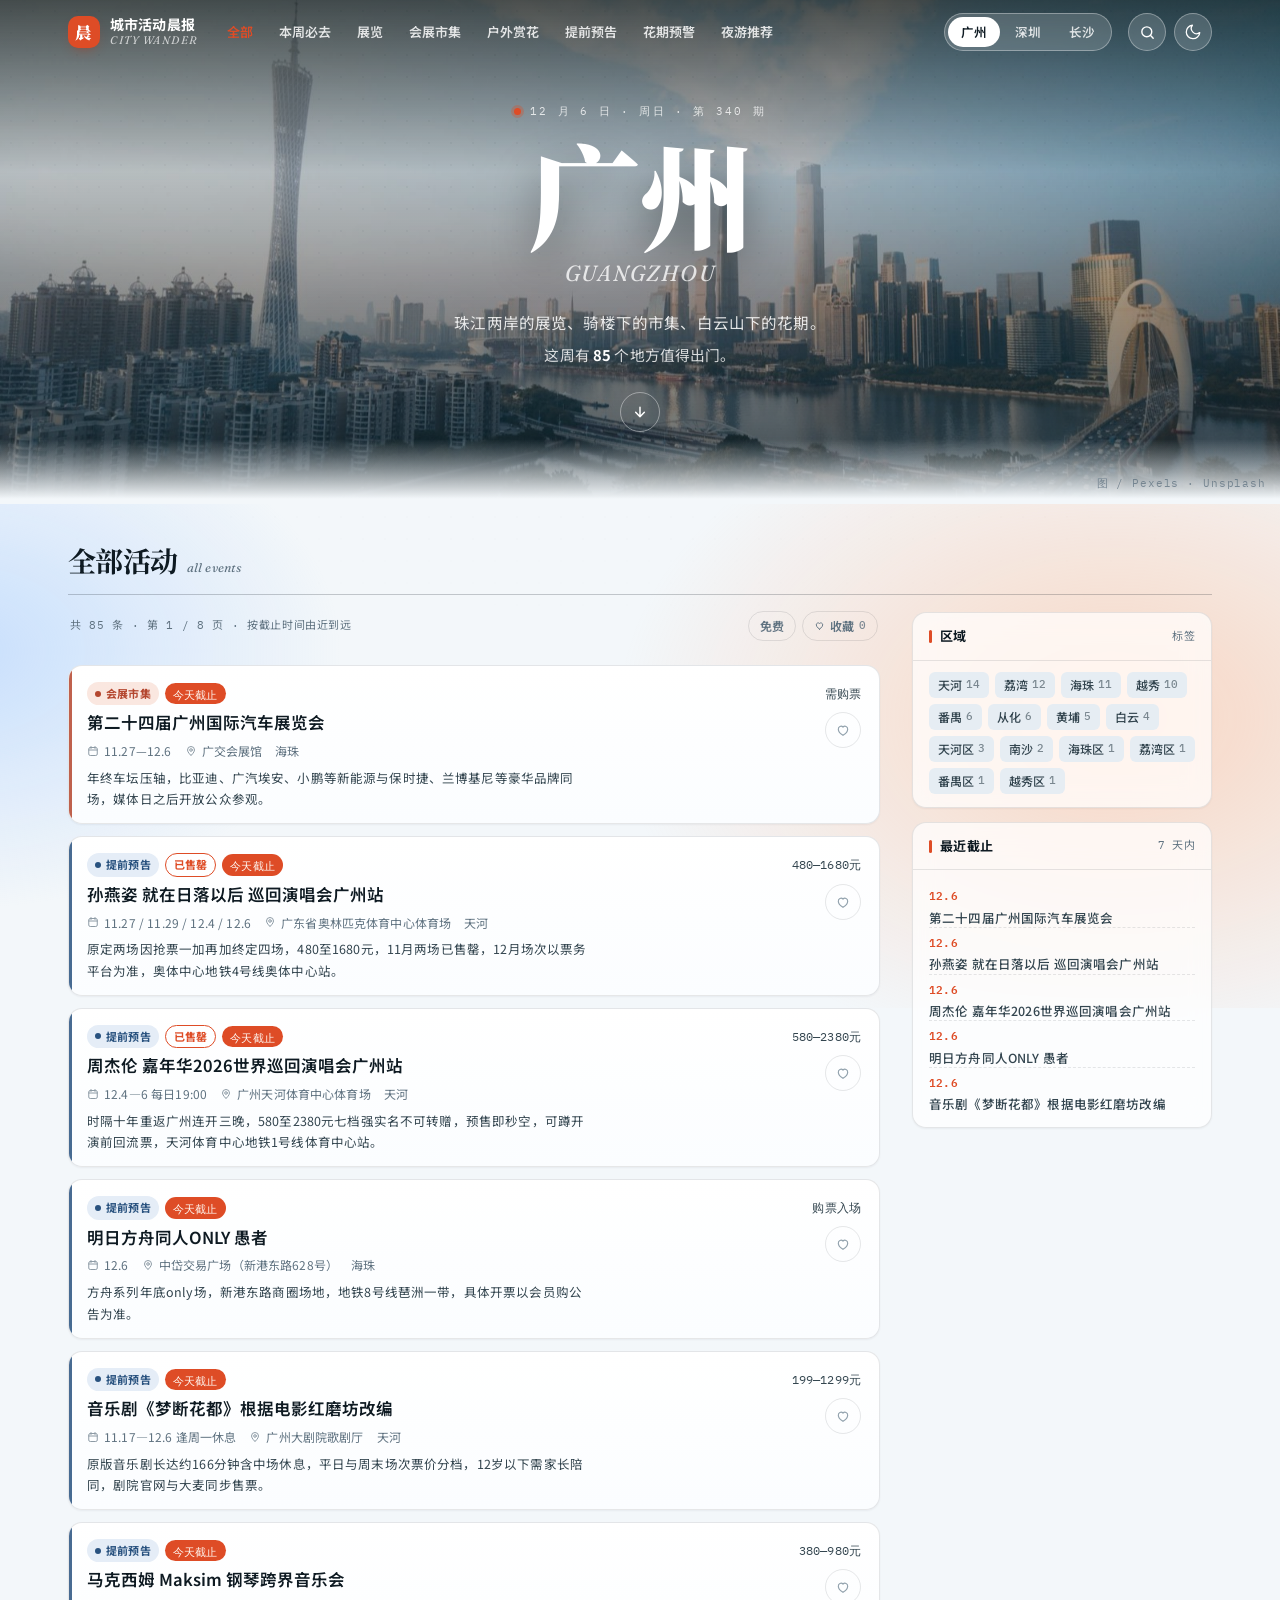
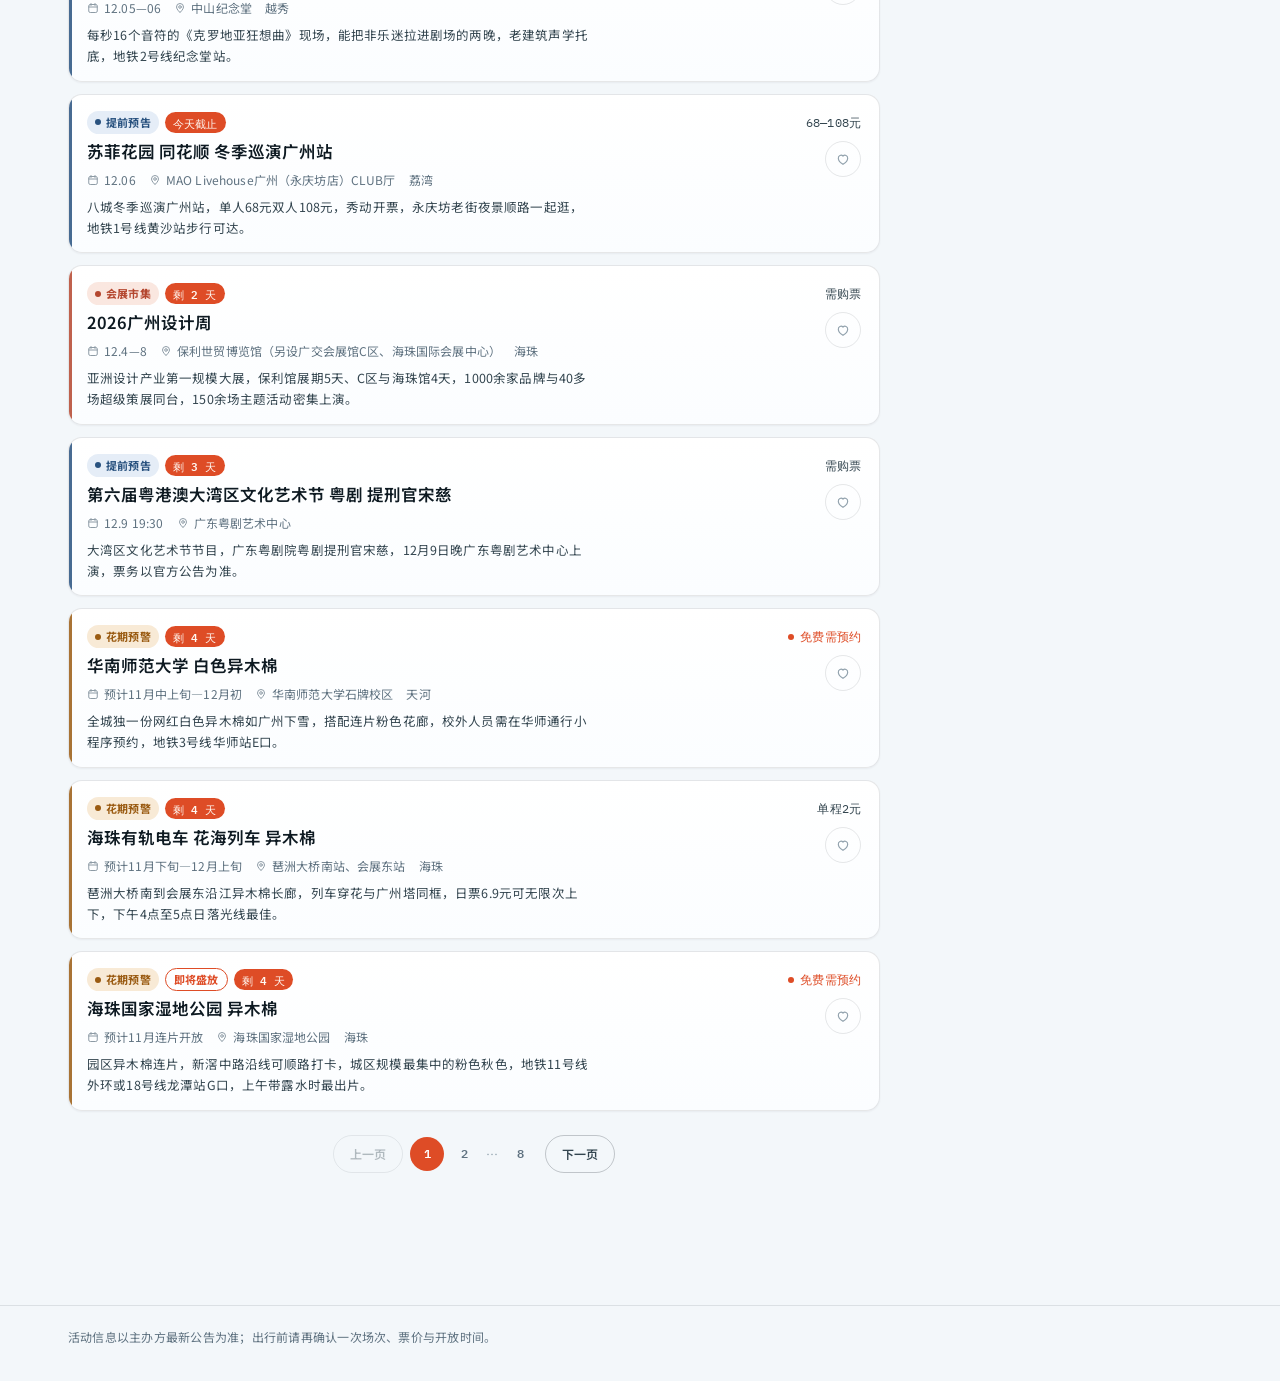
==== commit 3a399bb5: "data: update events" ====
--- a/index.html
+++ b/index.html
@@ -55,9 +55,9 @@
 
 <link rel="preconnect" href="https://fonts.loli.net" crossorigin>
 <link rel="preconnect" href="https://gstatic.loli.net" crossorigin>
-<link href="https://fonts.loli.net/css2?family=Fraunces:ital,opsz,wght@0,9..144,400;0,9..144,600;1,9..144,400;1,9..144,600&family=Noto+Serif+SC:wght@500;700;900&family=Noto+Sans+SC:wght@400;500;700&family=IBM+Plex+Mono:wght@400;500&display=swap" rel="stylesheet" media="print" onload="this.media='all'">
-<noscript><link href="https://fonts.loli.net/css2?family=Fraunces:ital,opsz,wght@0,9..144,400;0,9..144,600;1,9..144,400;1,9..144,600&family=Noto+Serif+SC:wght@500;700;900&family=Noto+Sans+SC:wght@400;500;700&family=IBM+Plex+Mono:wght@400;500&display=swap" rel="stylesheet"></noscript>
-<link rel="stylesheet" href="assets/app.css?v=4">
+<link href="https://fonts.loli.net/css2?family=Fraunces:ital,opsz,wght@0,9..144,400..600;1,9..144,400..600&amp;family=Noto+Serif+SC:wght@500..900&amp;family=Noto+Sans+SC:wght@400..700&amp;family=IBM+Plex+Mono:wght@400;500&amp;display=swap" rel="stylesheet" media="print" onload="this.media='all'">
+<noscript><link href="https://fonts.loli.net/css2?family=Fraunces:ital,opsz,wght@0,9..144,400..600;1,9..144,400..600&amp;family=Noto+Serif+SC:wght@500..900&amp;family=Noto+Sans+SC:wght@400..700&amp;family=IBM+Plex+Mono:wght@400;500&amp;display=swap" rel="stylesheet"></noscript>
+<link rel="stylesheet" href="assets/app.css?v=6">
 <link rel="preload" as="image" href="assets/city-gz.jpg">
 </head>
 <body>
@@ -565,7 +565,7 @@
 function switchCity(key) {
   if (key === state.city) return;
   state.city = key;
-  document.body.dataset.city = key;
+  document.body.dataset.scene = key;
   state.cat = "all"; state.q = ""; state.free = false; state.fav = false; state.area = ""; state.page = 1;
   syncQuery();
   try { localStorage.setItem(CITY_KEY, key); } catch (e) {}
@@ -657,7 +657,7 @@
       gotoList();
       return;
     }
-    var cityBtn = e.target.closest("[data-city]");
+    var cityBtn = e.target.closest("button[data-city]");
     if (cityBtn) { switchCity(cityBtn.getAttribute("data-city")); return; }
     var areaBtn = e.target.closest("[data-area]");
     if (areaBtn) {
@@ -775,7 +775,7 @@
     }
     if (!key) key = cityIndex[0].key;
     state.city = key;
-    document.body.dataset.city = key;
+    document.body.dataset.scene = key;
     syncQuery();
     return loadCity(key).then(renderAll);
   }).catch(function () {
--- a/assets/app.css
+++ b/assets/app.css
@@ -52,10 +52,33 @@
   --aur-4:rgba(160,200,255,.5);
   --dot:rgba(14,26,34,.085);
 
-  --font-display:"Fraunces","Noto Serif SC","Songti SC","STSong",serif;
-  --font-cn-display:"Noto Serif SC","Songti SC","STSong","SimSun",serif;
-  --font-body:"Noto Sans SC","PingFang SC","Hiragino Sans GB","Microsoft YaHei",sans-serif;
-  --font-mono:"IBM Plex Mono","SFMono-Regular",Menlo,Consolas,monospace;
+  /* 展示字：Fraunces（拉丁，可变 400–600）+ 思源宋体（中文，可变 500–900）
+     正文字：思源黑体；数字：IBM Plex Mono。回退栈覆盖 macOS / Windows / 常见设计师字体。 */
+  --font-display:"Fraunces","Noto Serif SC","Source Han Serif SC","Noto Serif CJK SC","Songti SC","STSong","SimSun",serif;
+  --font-cn-display:"Noto Serif SC","Source Han Serif SC","Noto Serif CJK SC","Songti SC","STSong","SimSun",serif;
+  --font-body:"Noto Sans SC","Source Han Sans SC","Noto Sans CJK SC","PingFang SC","HarmonyOS Sans SC","MiSans","Hiragino Sans GB","Microsoft YaHei",sans-serif;
+  --font-mono:"IBM Plex Mono","SFMono-Regular",Menlo,Consolas,ui-monospace,monospace;
+  /* 等宽与中文混排：数字走 Plex Mono，汉字显式落到黑体 */
+  --font-mono-cjk:"IBM Plex Mono","SFMono-Regular",Menlo,"Noto Sans SC","PingFang SC","Microsoft YaHei",monospace;
+
+  /* ---- 字阶（模块化，禁止再手写数值）---- */
+  --fs-micro:11px;      /* 角标 / 出处 / 署名 */
+  --fs-caption:12px;    /* 元信息 / 小按钮 */
+  --fs-body-s:12.5px;   /* 卡片描述 / 列表 */
+  --fs-ui:13px;         /* 顶栏菜单 / 侧栏 */
+  --fs-md:14px;         /* 品牌字 / 次级标题 */
+  --fs-body:15px;       /* 正文 */
+  --fs-title-s:16.5px;  /* 卡片标题 */
+  --fs-title-m:clamp(20px,2.2vw,26px);
+  --fs-title-l:clamp(21px,2.4vw,28px);
+  --fs-article:clamp(27px,3.8vw,46px);
+  --fs-hero:clamp(56px,9vw,116px);
+
+  /* ---- 字距 ---- */
+  --ls-cjk:.01em;       /* 中文正文微开 */
+  --ls-tight:-.02em;    /* 中文大标题 */
+  --ls-hero:-.03em;     /* 首屏城市名 */
+  --ls-mono:.06em;      /* 等宽小标签 */
 
   --wrap:1200px;
   --side:300px;
@@ -141,10 +164,18 @@
 html{-webkit-text-size-adjust:100%;scroll-behavior:smooth;overflow-x:clip}
 body{
   margin:0;background:var(--bg);color:var(--ink);
-  font-family:var(--font-body);font-size:15px;line-height:1.72;
+  font-family:var(--font-body);font-size:var(--fs-body);line-height:1.75;
+  letter-spacing:var(--ls-cjk);
   -webkit-font-smoothing:antialiased;text-rendering:optimizeLegibility;
+  /* 关掉伪粗 / 伪斜体：可变字体已有真字重，缺字重时宁可回退也不要抹糊 */
+  font-synthesis:none;
+  font-variant-numeric:tabular-nums;
+  font-feature-settings:"tnum" 1,"kern" 1;
   overflow-x:clip;min-height:100svh;
 }
+h1,h2,h3{letter-spacing:var(--ls-tight);text-wrap:balance}
+p{text-wrap:pretty}
+.banner h1,.list-head h2,.sp-inner input{font-optical-sizing:auto}
 img{display:block;max-width:100%}
 svg{display:block}
 button{font:inherit;color:inherit;background:none;border:0;cursor:pointer}
@@ -168,25 +199,25 @@
   animation:aurora 48s ease-in-out infinite alternate;
 }
 /* 每座城市一套晨光：广州薄荷、深圳海蓝、长沙暖橘 */
-body[data-city="sz"]{
+body[data-scene="sz"]{
   --aur-1:rgba(92,226,232,.48);
   --aur-2:rgba(104,168,255,.55);
   --aur-3:rgba(255,198,150,.38);
   --aur-4:rgba(120,200,255,.46);
 }
-body[data-city="cs"]{
+body[data-scene="cs"]{
   --aur-1:rgba(255,198,104,.42);
   --aur-2:rgba(255,158,120,.45);
   --aur-3:rgba(255,124,152,.30);
   --aur-4:rgba(255,192,124,.38);
 }
-html[data-theme="dark"] body[data-city="sz"]{
+html[data-theme="dark"] body[data-scene="sz"]{
   --aur-1:rgba(18,118,124,.5);
   --aur-2:rgba(30,74,140,.55);
   --aur-3:rgba(120,64,34,.38);
   --aur-4:rgba(22,92,124,.46);
 }
-html[data-theme="dark"] body[data-city="cs"]{
+html[data-theme="dark"] body[data-scene="cs"]{
   --aur-1:rgba(130,92,20,.42);
   --aur-2:rgba(140,62,32,.45);
   --aur-3:rgba(120,36,54,.34);
@@ -234,28 +265,28 @@
 .tabs{display:flex;align-items:center;gap:2px;overflow-x:auto;scrollbar-width:none;
   -webkit-mask-image:linear-gradient(90deg,#000 92%,transparent);mask-image:linear-gradient(90deg,#000 92%,transparent)}
 .tabs::-webkit-scrollbar{display:none}
-.tabs .menu-item{flex:0 0 auto;height:42px;padding:0 13px;font-size:12.5px;border-radius:0}
+.tabs .menu-item{flex:0 0 auto;height:42px;padding:0 13px;font-size:var(--fs-body-s);border-radius:0}
 .tabs .menu-item.on{box-shadow:inset 0 -2px 0 var(--accent)}
 .brand{display:flex;align-items:center;gap:10px;flex:0 1 auto;min-width:0}
 .brand-mark{
   flex:0 0 auto;width:32px;height:32px;border-radius:10px;
   display:grid;place-items:center;
   background:var(--accent);color:#fff;
-  font-family:var(--font-cn-display);font-weight:900;font-size:16px;line-height:1;
+  font-family:var(--font-cn-display);font-weight:900;font-size:var(--fs-title-s);line-height:1;
   box-shadow:0 6px 14px -8px rgba(180,50,20,.9);
   transition:transform var(--dur-base) var(--ease);
 }
 .brand:hover .brand-mark{transform:rotate(-6deg) scale(1.06)}
-.brand-txt b{display:block;font-size:14.5px;font-weight:700;letter-spacing:.01em;line-height:1.2;white-space:nowrap}
+.brand-txt b{display:block;font-size:var(--fs-md);font-weight:700;letter-spacing:.01em;line-height:1.2;white-space:nowrap}
 .brand-txt i{
   display:block;font-family:var(--font-display);font-style:italic;
-  font-size:10px;letter-spacing:.14em;opacity:.7;line-height:1.4;white-space:nowrap;
+  font-size:var(--fs-micro);letter-spacing:.14em;opacity:.7;line-height:1.4;white-space:nowrap;
 }
 
 .menu{display:flex;align-items:center;gap:2px}
 .menu a,.menu button{
   display:inline-flex;align-items:center;height:34px;padding:0 12px;border-radius:8px;
-  font-size:13px;font-weight:600;color:inherit;opacity:.84;white-space:nowrap;
+  font-size:var(--fs-ui);font-weight:600;color:inherit;opacity:.84;white-space:nowrap;
   transition:background-color var(--dur-fast) ease-out,opacity var(--dur-fast) ease-out;
 }
 .menu a:hover,.menu button:hover{opacity:1;background:rgba(255,255,255,.12)}
@@ -275,7 +306,7 @@
 }
 .city-pill{
   height:30px;padding:0 13px;border-radius:999px;
-  font-size:12.5px;font-weight:600;color:var(--bar-pill-fg);white-space:nowrap;opacity:.82;
+  font-size:var(--fs-body-s);font-weight:600;color:var(--bar-pill-fg);white-space:nowrap;opacity:.82;
   transition:background-color var(--dur-fast) ease-out,color var(--dur-fast) ease-out,opacity var(--dur-fast) ease-out;
 }
 .city-pill:hover{opacity:1;background:rgba(255,255,255,.12)}
@@ -322,14 +353,14 @@
 .sp-inner input::placeholder{color:var(--faint);font-weight:400}
 .sp-inner input::-webkit-search-cancel-button{display:none}
 .sp-count{
-  flex:0 0 auto;font-family:var(--font-mono);font-size:11px;letter-spacing:.04em;
+  flex:0 0 auto;font-family:var(--font-mono);font-size:var(--fs-caption);letter-spacing:.04em;
   color:var(--muted);padding:0 2px;white-space:nowrap;
 }
-.sp-clear{height:34px;padding:0 12px;border-radius:999px;font-size:12px;font-weight:600;color:var(--muted);border:1px solid var(--line)}
+.sp-clear{height:34px;padding:0 12px;border-radius:999px;font-size:var(--fs-caption);font-weight:600;color:var(--muted);border:1px solid var(--line)}
 .sp-clear:hover{color:var(--accent);border-color:currentColor}
 .sp-close{
   flex:0 0 auto;height:36px;padding:0 13px;border-radius:999px;
-  border:1px solid var(--line-2);font-size:11.5px;font-weight:600;color:var(--ink-2);
+  border:1px solid var(--line-2);font-size:var(--fs-caption);font-weight:600;color:var(--ink-2);
 }
 .sp-close:hover{background:var(--bg-2)}
 .search-backdrop{position:fixed;inset:0;z-index:94;background:rgba(10,14,11,.32);-webkit-backdrop-filter:blur(2px);backdrop-filter:blur(2px)}
@@ -359,7 +390,7 @@
 .banner-inner{position:relative;z-index:2;width:100%;padding:calc(var(--stick) + 30px) 20px 70px}
 .kicker{
   display:inline-flex;align-items:center;gap:9px;
-  font-family:var(--font-mono);font-size:10px;letter-spacing:.2em;text-transform:uppercase;
+  font-family:var(--font-mono);font-size:var(--fs-micro);letter-spacing:.2em;text-transform:uppercase;
   color:rgba(255,255,255,.78);
 }
 .kicker .dot{
@@ -370,7 +401,7 @@
 .banner h1{
   margin:12px 0 0;
   font-family:var(--font-cn-display);font-weight:900;
-  font-size:clamp(56px,9vw,116px);line-height:1.02;letter-spacing:-.01em;
+  font-size:var(--fs-hero);line-height:1.02;letter-spacing:var(--ls-hero);
   text-shadow:0 16px 44px rgba(0,0,0,.4);
 }
 .banner-en{
@@ -394,7 +425,7 @@
 @keyframes bob{0%,100%{transform:translateY(0)}50%{transform:translateY(6px)}}
 .banner-credit{
   position:absolute;right:14px;bottom:11px;z-index:4;
-  font-family:var(--font-mono);font-size:9px;letter-spacing:.08em;
+  font-family:var(--font-mono);font-size:var(--fs-micro);letter-spacing:.08em;
   color:var(--muted);opacity:.75;
 }
 
@@ -421,11 +452,11 @@
 }
 .widget-title{
   display:flex;align-items:center;gap:8px;
-  padding:12px 16px;font-size:13px;font-weight:700;letter-spacing:.02em;
+  padding:12px 16px;font-size:var(--fs-ui);font-weight:700;letter-spacing:.02em;
   border-bottom:1px solid var(--line);
 }
 .widget-title::before{content:"";width:3px;height:13px;border-radius:2px;background:var(--accent)}
-.widget-title span{margin-left:auto;font-family:var(--font-mono);font-size:9.5px;font-weight:400;color:var(--muted)}
+.widget-title span{margin-left:auto;font-family:var(--font-mono-cjk);font-size:var(--fs-micro);font-weight:400;color:var(--muted)}
 .widget-body{padding:11px 16px 13px}
 
 /* 标签云 */
@@ -434,11 +465,11 @@
   display:inline-flex;align-items:center;gap:4px;
   height:26px;padding:0 9px;border-radius:6px;
   background:var(--bg-2);color:var(--ink-2);
-  font-size:11.5px;font-weight:500;
+  font-size:var(--fs-caption);font-weight:500;
   transition:background-color var(--dur-fast) ease-out,color var(--dur-fast) ease-out,transform var(--dur-fast) var(--ease);
 }
 .tag:hover{background:var(--accent);color:#fff;transform:translateY(-1px)}
-.tag i{font-style:normal;font-family:var(--font-mono);font-size:9.5px;opacity:.6}
+.tag i{font-style:normal;font-family:var(--font-mono);font-size:var(--fs-micro);opacity:.6}
 .tag.on{background:var(--accent);color:#fff}
 .tag.on i{opacity:.8}
 
@@ -449,11 +480,11 @@
 
 
 .mini-date{
-  flex:0 0 auto;font-family:var(--font-mono);font-size:10.5px;font-weight:600;
+  flex:0 0 auto;font-family:var(--font-mono);font-size:var(--fs-micro);font-weight:600;
   color:var(--accent);padding-top:1px;letter-spacing:.02em;
 }
 .mini-title{
-  font-size:12.5px;font-weight:500;line-height:1.55;color:var(--ink-2);
+  font-size:var(--fs-body-s);font-weight:500;line-height:1.55;color:var(--ink-2);
   display:-webkit-box;-webkit-line-clamp:2;-webkit-box-orient:vertical;overflow:hidden;
   transition:color var(--dur-fast) ease-out;
 }
@@ -464,19 +495,19 @@
   display:flex;align-items:flex-end;gap:10px;
   padding-bottom:11px;border-bottom:1px solid var(--line-2);
 }
-.sec-no{font-family:var(--font-mono);font-size:10px;letter-spacing:.14em;color:var(--accent);padding-bottom:4px}
+.sec-no{font-family:var(--font-mono);font-size:var(--fs-micro);letter-spacing:.14em;color:var(--accent);padding-bottom:4px}
 .sec-head h2{
   font-family:var(--font-cn-display);font-weight:900;
   font-size:clamp(20px,2.2vw,26px);line-height:1.2;letter-spacing:-.01em;
 }
-.sec-en{font-family:var(--font-display);font-style:italic;font-size:12.5px;color:var(--muted);padding-bottom:3px}
+.sec-en{font-family:var(--font-display);font-style:italic;font-size:var(--fs-body-s);color:var(--muted);padding-bottom:3px}
 .sec-rule{flex:1 1 auto;min-width:8px}
 .sec-meta{display:flex;align-items:center;gap:8px;padding-bottom:2px}
-.sec-count{font-family:var(--font-mono);font-size:10px;letter-spacing:.06em;color:var(--muted);white-space:nowrap}
+.sec-count{font-family:var(--font-mono-cjk);font-size:var(--fs-micro);letter-spacing:var(--ls-mono);color:var(--muted);white-space:nowrap}
 .jump{
   display:inline-flex;align-items:center;gap:5px;height:28px;padding:0 11px;
   border:1px solid var(--line-2);border-radius:999px;
-  font-size:11px;font-weight:600;color:var(--ink-2);white-space:nowrap;
+  font-size:var(--fs-caption);font-weight:600;color:var(--ink-2);white-space:nowrap;
   transition:background-color var(--dur-fast) ease-out,color var(--dur-fast) ease-out,border-color var(--dur-fast) ease-out;
 }
 .jump:hover{background:var(--ink);border-color:var(--ink);color:var(--bg)}
@@ -507,7 +538,7 @@
   display:inline-flex;align-items:center;gap:6px;
   padding:3px 9px;border-radius:999px;
   background:rgba(255,255,255,.92);color:var(--ink);
-  font-size:10.5px;font-weight:700;
+  font-size:var(--fs-micro);font-weight:700;
 }
 .pick-pin i{width:6px;height:6px;border-radius:50%;background:var(--cc,#999);font-style:normal}
 .pick-body{display:flex;flex-direction:column;gap:7px;padding:14px 16px 15px;flex:1 1 auto;min-width:0}
@@ -516,23 +547,23 @@
 .chip-cat{
   display:inline-flex;align-items:center;gap:5px;
   padding:2px 8px;border-radius:999px;background:var(--cc-bg);color:var(--cc);
-  font-size:10px;font-weight:700;letter-spacing:.02em;white-space:nowrap;
+  font-size:var(--fs-micro);font-weight:700;letter-spacing:.02em;white-space:nowrap;
 }
 .chip-alert{
   display:inline-block;white-space:nowrap;padding:1px 8px;border-radius:999px;
-  border:1px solid currentColor;color:var(--accent);font-size:10px;font-weight:700;
+  border:1px solid currentColor;color:var(--accent);font-size:var(--fs-micro);font-weight:700;
 }
 .chip-days{
   display:inline-block;white-space:nowrap;padding:1px 8px;border-radius:999px;
   background:var(--accent);color:var(--accent-ink);
-  font-family:var(--font-mono);font-size:9.5px;font-weight:600;
+  font-family:var(--font-mono);font-size:var(--fs-micro);font-weight:600;
 }
 .chip-days.soon{background:transparent;color:var(--accent);border:1px solid currentColor}
 .pick-title{
-  font-family:var(--font-cn-display);font-weight:700;
-  font-size:16.5px;line-height:1.42;letter-spacing:-.01em;
-}
-.pick-lead .pick-title{font-size:clamp(21px,2.2vw,30px);line-height:1.3;font-weight:900}
+  font-family:var(--font-body);font-weight:600;
+  font-size:var(--fs-title-s);line-height:1.42;letter-spacing:0;
+}
+.pick-lead .pick-title{font-family:var(--font-cn-display);font-size:clamp(21px,2.2vw,30px);line-height:1.3;font-weight:900;letter-spacing:var(--ls-tight)}
 .pick-title a{
   background-image:linear-gradient(currentColor,currentColor);background-size:0 1px;
   background-repeat:no-repeat;background-position:0 100%;
@@ -540,18 +571,18 @@
 }
 .pick:hover .pick-title a{background-size:100% 1px}
 .pick-meta{
-  font-size:11px;color:var(--muted);line-height:1.7;
+  font-size:var(--fs-caption);color:var(--muted);line-height:1.7;
   display:flex;flex-wrap:wrap;align-items:center;gap:5px;
 }
 .pick-meta i{font-style:normal;opacity:.5}
 .pick-desc{
-  font-size:12.5px;line-height:1.78;color:var(--ink-2);
+  font-size:var(--fs-body-s);line-height:1.72;color:var(--ink-2);
   display:-webkit-box;-webkit-line-clamp:2;-webkit-box-orient:vertical;overflow:hidden;
 }
 .pick:not(.pick-lead) .pick-desc{display:none}
 .pick-foot{display:flex;align-items:center;justify-content:space-between;gap:10px;margin-top:auto;padding-top:6px}
 .price{
-  font-family:var(--font-mono);font-size:11px;color:var(--ink-2);
+  font-family:var(--font-mono);font-size:var(--fs-caption);color:var(--ink-2);
   display:inline-flex;align-items:center;gap:6px;
 }
 .price.free{color:var(--accent);font-weight:600}
@@ -569,7 +600,7 @@
 
 .go{
   display:inline-flex;align-items:center;gap:4px;
-  font-size:11px;font-weight:600;color:var(--ink-2);
+  font-size:var(--fs-caption);font-weight:600;color:var(--ink-2);
   transition:color var(--dur-fast) ease-out,gap var(--dur-fast) ease-out;
 }
 .pick:hover .go,.card:hover .go{color:var(--accent);gap:7px}
@@ -591,12 +622,12 @@
 }
 .search:focus-within{border-color:var(--accent);box-shadow:0 0 0 3px var(--accent-soft)}
 .search>svg{flex:0 0 auto;color:var(--muted)}
-.search input{flex:1 1 auto;min-width:0;height:100%;border:0;background:none;outline:none;font-size:12.5px;color:var(--ink)}
+.search input{flex:1 1 auto;min-width:0;height:100%;border:0;background:none;outline:none;font-size:var(--fs-body-s);color:var(--ink)}
 .search input::placeholder{color:var(--faint)}
 .search input:focus-visible{outline:none}
 .search input::-webkit-search-cancel-button{display:none}
-.search kbd{flex:0 0 auto;font-family:var(--font-mono);font-size:9.5px;color:var(--faint);border:1px solid var(--line);border-radius:4px;padding:1px 4px}
-.s-clear{flex:0 0 auto;width:22px;height:22px;border-radius:50%;display:grid;place-items:center;color:var(--muted);font-size:12px;line-height:1}
+.search kbd{flex:0 0 auto;font-family:var(--font-mono);font-size:var(--fs-micro);color:var(--faint);border:1px solid var(--line);border-radius:4px;padding:1px 4px}
+.s-clear{flex:0 0 auto;width:22px;height:22px;border-radius:50%;display:grid;place-items:center;color:var(--muted);font-size:var(--fs-caption);line-height:1}
 .s-clear:hover{background:var(--bg-2);color:var(--ink)}
 .s-clear[hidden]{display:none}
 .s-close{display:none}
@@ -606,12 +637,12 @@
   flex:0 0 auto;display:inline-flex;align-items:center;gap:5px;
   height:34px;padding:0 11px;border-radius:999px;
   border:1px solid var(--line);color:var(--muted);
-  font-size:12px;font-weight:600;white-space:nowrap;
+  font-size:var(--fs-caption);font-weight:600;white-space:nowrap;
   transition:color var(--dur-fast) ease-out,border-color var(--dur-fast) ease-out,background-color var(--dur-fast) ease-out;
 }
 .chip:hover{color:var(--ink);border-color:var(--line-2)}
 .chip[aria-pressed="true"]{background:var(--ink);border-color:var(--ink);color:var(--bg)}
-.chip b{font-family:var(--font-mono);font-size:9.5px;font-weight:500;opacity:.6;font-variant-numeric:tabular-nums}
+.chip b{font-family:var(--font-mono);font-size:var(--fs-micro);font-weight:500;opacity:.6;font-variant-numeric:tabular-nums}
 .chip .cdot{width:6px;height:6px;border-radius:50%;background:var(--cc,transparent);flex:0 0 auto}
 .chip[aria-pressed="true"] .cdot{background:var(--bg)}
 .chip-sep{flex:0 0 auto;width:1px;height:18px;background:var(--line);margin:0 3px}
@@ -621,10 +652,10 @@
 .result{
   display:flex;align-items:center;gap:10px;flex-wrap:wrap;
   padding:11px 2px 0;
-  font-family:var(--font-mono);font-size:10px;letter-spacing:.05em;color:var(--muted);
+  font-family:var(--font-mono-cjk);font-size:var(--fs-micro);letter-spacing:var(--ls-mono);color:var(--muted);
 }
 .result .clear-area{
-  font-family:var(--font-body);font-size:11px;font-weight:600;letter-spacing:0;
+  font-family:var(--font-body);font-size:var(--fs-caption);font-weight:600;letter-spacing:0;
   color:var(--accent);border-bottom:1px solid currentColor;
 }
 
@@ -635,7 +666,7 @@
   padding-bottom:12px;border-bottom:1px solid var(--line-2);
 }
 .lh-title{display:flex;align-items:baseline;gap:9px;flex-wrap:wrap}
-.list-head h2{font-family:var(--font-cn-display);font-size:clamp(21px,2.4vw,28px);font-weight:900;line-height:1.2;letter-spacing:-.01em}
+.list-head h2{font-family:var(--font-cn-display);font-size:var(--fs-title-l);font-weight:700;line-height:1.2;letter-spacing:var(--ls-tight)}
 .list-head .sec-en{padding-bottom:3px}
 /* 筛选行住在主栏里，与右侧栏同一顶线 */
 .resultbar{
@@ -646,12 +677,12 @@
 .mini-filters{display:flex;align-items:center;gap:6px}
 .mini{
   display:inline-flex;align-items:center;gap:5px;height:30px;padding:0 11px;border-radius:999px;
-  border:1px solid var(--line);font-size:11px;font-weight:600;color:var(--muted);
+  border:1px solid var(--line);font-size:var(--fs-caption);font-weight:600;color:var(--muted);
   transition:background-color var(--dur-fast) ease-out,color var(--dur-fast) ease-out,border-color var(--dur-fast) ease-out;
 }
 .mini:hover{color:var(--ink);border-color:var(--line-2)}
 .mini[aria-pressed="true"]{background:var(--accent);border-color:var(--accent);color:#fff}
-.mini b{font-family:var(--font-mono);font-size:9.5px;font-weight:500;opacity:.8}
+.mini b{font-family:var(--font-mono);font-size:var(--fs-micro);font-weight:500;opacity:.8}
 
 /* ---------------------------------------------------------------- 文章卡片 */
 .cards{display:flex;flex-direction:column;gap:12px;padding-top:12px}
@@ -671,12 +702,12 @@
 .card:hover .card-title{color:var(--accent-2)}
 .card-main{display:flex;flex-direction:column;gap:6px;min-width:0}
 .card-top{display:flex;align-items:center;gap:6px;flex-wrap:wrap}
-.card-title{font-size:16.5px;font-weight:700;line-height:1.5;letter-spacing:-.005em;color:var(--ink);transition:color var(--dur-fast) ease-out}
-.card-meta{display:flex;flex-wrap:wrap;align-items:center;gap:4px 13px;font-size:11px;color:var(--muted);line-height:1.65}
+.card-title{font-size:var(--fs-title-s);font-weight:600;line-height:1.45;letter-spacing:0;color:var(--ink);transition:color var(--dur-fast) ease-out}
+.card-meta{display:flex;flex-wrap:wrap;align-items:center;gap:4px 13px;font-size:var(--fs-caption);color:var(--muted);line-height:1.65}
 .card-meta span{display:inline-flex;align-items:center;gap:5px;min-width:0}
 .card-meta svg{flex:0 0 auto;opacity:.7}
 .card-desc{
-  max-width:72ch;font-size:12.5px;line-height:1.75;color:var(--ink-2);
+  max-width:72ch;font-size:var(--fs-body-s);line-height:1.7;color:var(--ink-2);
   display:-webkit-box;-webkit-line-clamp:2;-webkit-box-orient:vertical;overflow:hidden;
 }
 .card-side{display:flex;flex-direction:column;align-items:flex-end;gap:9px;min-width:120px;padding-top:2px}
@@ -685,7 +716,7 @@
 .chip-src{
   display:inline-block;max-width:120px;overflow:hidden;text-overflow:ellipsis;white-space:nowrap;
   padding:1px 7px;border-radius:5px;border:1px solid var(--line);
-  font-size:10px;color:var(--muted);vertical-align:middle;
+  font-size:var(--fs-micro);color:var(--muted);vertical-align:middle;
 }
 .card-actions{display:flex;align-items:center;gap:9px}
 .card-hit{position:absolute;inset:0;z-index:1;border-radius:inherit}
@@ -698,7 +729,7 @@
 .pager{display:flex;align-items:center;justify-content:center;gap:7px;margin-top:24px;flex-wrap:wrap}
 .pg-btn{
   height:38px;padding:0 16px;border-radius:999px;
-  border:1px solid var(--line-2);font-size:12px;font-weight:600;color:var(--ink-2);
+  border:1px solid var(--line-2);font-size:var(--fs-caption);font-weight:600;color:var(--ink-2);
   transition:background-color var(--dur-fast) ease-out,color var(--dur-fast) ease-out,border-color var(--dur-fast) ease-out;
 }
 .pg-btn:hover:not(:disabled){background:var(--ink);border-color:var(--ink);color:var(--bg)}
@@ -706,21 +737,21 @@
 .pg-nums{display:flex;align-items:center;gap:3px}
 .pg-num{
   min-width:34px;height:34px;padding:0 7px;border-radius:999px;
-  font-family:var(--font-mono);font-size:11.5px;font-weight:600;color:var(--muted);
+  font-family:var(--font-mono);font-size:var(--fs-caption);font-weight:600;color:var(--muted);
   transition:background-color var(--dur-fast) ease-out,color var(--dur-fast) ease-out;
 }
 .pg-num:hover{background:var(--bg-2);color:var(--ink)}
 .pg-num.on{background:var(--accent);color:#fff}
-.pg-gap{color:var(--faint);font-size:12px;padding:0 2px}
-.pg-now{display:none;font-family:var(--font-mono);font-size:11px;color:var(--muted)}
+.pg-gap{color:var(--faint);font-size:var(--fs-caption);padding:0 2px}
+.pg-now{display:none;font-family:var(--font-mono);font-size:var(--fs-caption);color:var(--muted)}
 
 /* ---------------------------------------------------------------- 空 / 骨架 */
 .empty{margin:22px 0;padding:56px 20px;text-align:center;border:1px dashed var(--line-2);border-radius:var(--r-md)}
 .empty b{display:block;font-family:var(--font-cn-display);font-size:18px;font-weight:700}
-.empty p{margin-top:7px;font-size:12.5px;color:var(--muted)}
+.empty p{margin-top:7px;font-size:var(--fs-body-s);color:var(--muted)}
 .empty button{
   margin-top:16px;height:42px;padding:0 20px;border-radius:999px;
-  background:var(--ink);color:var(--bg);font-size:12.5px;font-weight:700;
+  background:var(--ink);color:var(--bg);font-size:var(--fs-body-s);font-weight:700;
   transition:transform var(--dur-fast) var(--ease),opacity var(--dur-fast) ease-out;
 }
 .empty button:hover{transform:translateY(-1px);opacity:.9}
@@ -741,7 +772,7 @@
 .article-hero img{position:absolute;inset:0;width:100%;height:100%;object-fit:cover}
 .article-hero::after{content:"";position:absolute;inset:0;background:linear-gradient(to bottom,rgba(9,14,11,.8),rgba(9,14,11,.42) 34%,rgba(9,14,11,.7) 72%,rgba(9,14,11,.94) 100%)}
 .article-hero-in{position:relative;z-index:2;width:100%;padding-top:calc(var(--stick) + 28px);padding-bottom:92px}
-.crumb{display:flex;align-items:center;gap:8px;flex-wrap:wrap;font-size:11.5px;color:rgba(255,255,255,.8);text-shadow:0 1px 10px rgba(0,0,0,.55)}
+.crumb{display:flex;align-items:center;gap:8px;flex-wrap:wrap;font-size:var(--fs-caption);color:rgba(255,255,255,.8);text-shadow:0 1px 10px rgba(0,0,0,.55)}
 .crumb a{border-bottom:1px solid rgba(255,255,255,.3)}
 .crumb a:hover{color:#fff;border-color:#fff}
 .crumb span{opacity:.5}
@@ -762,30 +793,30 @@
 .article-card::before{content:"";position:absolute;left:0;top:32px;bottom:32px;width:4px;border-radius:0 4px 4px 0;background:var(--cc)}
 .status-banner{
   display:flex;align-items:center;gap:8px;margin-bottom:16px;padding:9px 13px;border-radius:10px;
-  background:var(--accent-soft);color:var(--accent-2);font-size:12px;font-weight:600;
+  background:var(--accent-soft);color:var(--accent-2);font-size:var(--fs-caption);font-weight:600;
 }
 html[data-theme="dark"] .status-banner{color:var(--accent)}
-.article-desc{max-width:62ch;font-size:15px;line-height:1.95;color:var(--ink-2)}
+.article-desc{max-width:62ch;font-size:var(--fs-body);line-height:1.95;color:var(--ink-2)}
 .info-grid{
   display:grid;grid-template-columns:1fr 1fr;gap:1px;margin-top:24px;
   background:var(--line);border:1px solid var(--line);border-radius:var(--r-md);overflow:hidden;
 }
 .info-cell{background:var(--surface);padding:13px 16px}
-.info-cell dt{font-family:var(--font-mono);font-size:9px;letter-spacing:.16em;color:var(--muted);text-transform:uppercase}
-.info-cell dd{margin-top:4px;font-size:13.5px;font-weight:500;line-height:1.6;color:var(--ink)}
+.info-cell dt{font-family:var(--font-mono);font-size:var(--fs-micro);letter-spacing:.16em;color:var(--muted);text-transform:uppercase}
+.info-cell dd{margin-top:4px;font-size:var(--fs-md);font-weight:500;line-height:1.6;color:var(--ink)}
 .info-cell dd.hot{color:var(--accent)}
 .actions{display:flex;flex-wrap:wrap;gap:9px;margin-top:22px}
 .btn{
   display:inline-flex;align-items:center;justify-content:center;gap:7px;
   height:44px;padding:0 18px;border-radius:999px;
-  font-size:12.5px;font-weight:700;white-space:nowrap;border:1px solid var(--line-2);
+  font-size:var(--fs-body-s);font-weight:700;white-space:nowrap;border:1px solid var(--line-2);
   transition:background-color var(--dur-fast) ease-out,color var(--dur-fast) ease-out,border-color var(--dur-fast) ease-out,transform var(--dur-fast) var(--ease);
 }
 .btn:hover{transform:translateY(-1px)}
 .btn-primary{background:var(--accent);border-color:var(--accent);color:#fff;box-shadow:0 12px 26px -16px rgba(180,50,20,.9)}
 .btn-primary:hover{background:var(--accent-2);border-color:var(--accent-2)}
 .btn-ghost:hover{background:var(--bg-2);border-color:var(--ink)}
-.article-note{margin-top:20px;padding-top:16px;border-top:1px dashed var(--line);font-size:11.5px;line-height:1.8;color:var(--muted)}
+.article-note{margin-top:20px;padding-top:16px;border-top:1px dashed var(--line);font-size:var(--fs-caption);line-height:1.8;color:var(--muted)}
 .related{max-width:860px;margin:clamp(34px,4.4vw,56px) auto 0}
 .related-grid{display:grid;grid-template-columns:repeat(2,1fr);gap:10px;padding-top:16px}
 .rel{
@@ -796,13 +827,13 @@
 .rel:hover{border-color:var(--line-2);transform:translateY(-2px);box-shadow:var(--shadow-1)}
 .rel-mark{width:6px;height:6px;border-radius:50%;background:var(--cc);margin-top:8px;flex:0 0 auto}
 .rel-body{min-width:0}
-.rel-title{display:block;font-size:13.5px;font-weight:700;line-height:1.5}
-.rel-meta{display:block;margin-top:3px;font-size:10.5px;color:var(--muted)}
-.backlink{display:inline-flex;align-items:center;gap:6px;margin-top:22px;font-size:12px;font-weight:600;color:var(--ink-2);border-bottom:1px solid transparent}
+.rel-title{display:block;font-size:var(--fs-md);font-weight:700;line-height:1.5}
+.rel-meta{display:block;margin-top:3px;font-size:var(--fs-micro);color:var(--muted)}
+.backlink{display:inline-flex;align-items:center;gap:6px;margin-top:22px;font-size:var(--fs-caption);font-weight:600;color:var(--ink-2);border-bottom:1px solid transparent}
 .backlink:hover{color:var(--accent);border-color:currentColor}
 .notfound{max-width:600px;margin:0 auto;padding:150px 20px 80px;text-align:center}
 .notfound h1{font-family:var(--font-cn-display);font-size:clamp(24px,4vw,36px);font-weight:900}
-.notfound p{margin-top:12px;color:var(--muted);font-size:13.5px;line-height:1.9}
+.notfound p{margin-top:12px;color:var(--muted);font-size:var(--fs-md);line-height:1.9}
 
 /* ---------------------------------------------------------------- 页脚（只留信息确认提示） */
 .foot-min{
@@ -814,7 +845,7 @@
 .foot-min p{
   max-width:var(--wrap);margin:0 auto;
   padding:20px clamp(16px,3vw,28px) 34px;
-  font-size:11px;line-height:1.8;letter-spacing:.02em;color:var(--muted);
+  font-size:var(--fs-caption);line-height:1.8;letter-spacing:.02em;color:var(--muted);
 }
 
 /* ---------------------------------------------------------------- 页脚 */
@@ -824,10 +855,10 @@
 .foot-brand{display:flex;align-items:center;gap:12px}
 .foot-mark{width:42px;height:42px;border-radius:12px;display:grid;place-items:center;background:var(--accent);color:#fff;font-family:var(--font-cn-display);font-weight:900;font-size:20px}
 .foot h2{font-family:var(--font-cn-display);font-size:clamp(19px,2.2vw,24px);font-weight:900;letter-spacing:-.01em}
-.foot .f-sub{font-family:var(--font-display);font-style:italic;font-size:12.5px;color:rgba(239,234,221,.55);margin-top:3px}
-.foot-side{text-align:right;font-size:11.5px;line-height:2;color:rgba(239,234,221,.6)}
+.foot .f-sub{font-family:var(--font-display);font-style:italic;font-size:var(--fs-body-s);color:rgba(239,234,221,.55);margin-top:3px}
+.foot-side{text-align:right;font-size:var(--fs-caption);line-height:2;color:rgba(239,234,221,.6)}
 .foot-side b{color:#efeadd;font-weight:500}
-.foot-note{width:100%;max-width:var(--wrap);margin:30px auto 0;padding:16px clamp(16px,3vw,28px) 0;border-top:1px solid rgba(239,234,221,.14);font-size:10.5px;letter-spacing:.02em;color:rgba(239,234,221,.42)}
+.foot-note{width:100%;max-width:var(--wrap);margin:30px auto 0;padding:16px clamp(16px,3vw,28px) 0;border-top:1px solid rgba(239,234,221,.14);font-size:var(--fs-micro);letter-spacing:.02em;color:rgba(239,234,221,.42)}
 
 .totop{
   position:fixed;right:18px;bottom:18px;z-index:90;
@@ -841,7 +872,7 @@
 
 .toast{
   position:fixed;left:50%;bottom:28px;z-index:120;transform:translate(-50%,14px);opacity:0;pointer-events:none;
-  background:var(--ink);color:var(--bg);font-size:12.5px;font-weight:600;
+  background:var(--ink);color:var(--bg);font-size:var(--fs-body-s);font-weight:600;
   padding:10px 17px;border-radius:999px;white-space:nowrap;box-shadow:var(--shadow-3);
   transition:opacity var(--dur-base) var(--ease),transform var(--dur-base) var(--ease);
 }
@@ -850,7 +881,7 @@
 /* ---------------------------------------------------------------- 响应式 */
 @media (max-width:1080px){
   :root{--side:270px}
-  .menu a,.menu button{padding:0 9px;font-size:12.5px}
+  .menu a,.menu button{padding:0 9px;font-size:var(--fs-body-s)}
   .search{flex-basis:200px}
 }
 @media (max-width:980px){
@@ -874,21 +905,21 @@
 }
 @media (max-width:720px){
   :root{--stick:100px}
-  .brand-mark{width:29px;height:29px;font-size:15px;border-radius:9px}
-  .brand-txt b{font-size:13px}
+  .brand-mark{width:29px;height:29px;font-size:var(--fs-body);border-radius:9px}
+  .brand-txt b{font-size:var(--fs-ui)}
   .brand-txt i{display:none}
-  .city-pill{height:28px;padding:0 10px;font-size:12px}
+  .city-pill{height:28px;padding:0 10px;font-size:var(--fs-caption)}
   .icon-btn{width:36px;height:36px}
   .topbar-row{gap:10px;height:58px}
   .sp-inner{gap:9px;padding:10px 0}
   .sp-count{display:none}
-  .sp-inner input{font-size:16px;height:44px}
+  .sp-inner input{font-size:var(--fs-title-s);height:44px}
   .sp-close{display:none}
 
   .banner{min-height:clamp(380px,66vh,520px)}
   .banner h1{font-size:52px}
-  .banner-en{font-size:14px}
-  .banner-lead{font-size:13px;max-width:26em}
+  .banner-en{font-size:var(--fs-md)}
+  .banner-lead{font-size:var(--fs-ui);max-width:26em}
   .banner-credit{display:none}
   .scroll-cue{width:36px;height:36px;margin-top:20px}
 
@@ -896,7 +927,7 @@
   .sec{margin-bottom:26px}
   .sec-head h2{font-size:19px}
   .sec-en{display:none}
-  .jump{height:26px;padding:0 9px;font-size:10px}
+  .jump{height:26px;padding:0 9px;font-size:var(--fs-micro)}
 
   .picks{gap:12px;padding-top:14px}
   .pick:not(.pick-lead) .pick-media{aspect-ratio:16/9}
@@ -904,7 +935,7 @@
   .pick-body{padding:12px 14px 13px}
   .pick-lead .pick-body{padding:16px 15px 18px}
   .pick-lead .pick-title{font-size:21px}
-  .pick-title{font-size:16px}
+  .pick-title{font-size:var(--fs-title-s)}
 
   .toolbar{gap:8px;padding:8px 0;position:sticky}
   .search{display:none;position:absolute;left:0;right:48px;top:50%;transform:translateY(-50%);z-index:5;height:38px;flex-basis:auto;box-shadow:var(--shadow-2)}
@@ -912,23 +943,23 @@
   .toolbar.search-on .chips{visibility:hidden}
   .m-search{display:grid;flex:0 0 auto;margin-left:auto}
   .search kbd{display:none}
-  .s-close{display:grid;place-items:center;width:26px;height:26px;border-radius:50%;color:var(--muted);font-size:12px;flex:0 0 auto}
+  .s-close{display:grid;place-items:center;width:26px;height:26px;border-radius:50%;color:var(--muted);font-size:var(--fs-caption);flex:0 0 auto}
   .s-close:hover{background:var(--bg-2);color:var(--ink)}
   .chips{flex-wrap:nowrap;overflow-x:auto;scrollbar-width:none;padding:2px 0;
     -webkit-mask-image:linear-gradient(90deg,#000 88%,transparent);mask-image:linear-gradient(90deg,#000 88%,transparent)}
   .chips::-webkit-scrollbar{display:none}
-  .chip{height:32px;padding:0 10px;font-size:11.5px}
+  .chip{height:32px;padding:0 10px;font-size:var(--fs-caption)}
 
   .cards{gap:10px;padding-top:14px}
   .card{grid-template-columns:1fr;gap:9px;padding:14px 15px 13px}
-  .card-title{font-size:15.5px}
-  .card-desc{font-size:12px}
+  .card-title{font-size:var(--fs-body)}
+  .card-desc{font-size:var(--fs-caption)}
   .card-side{flex-direction:row;align-items:center;justify-content:space-between;min-width:0;padding-top:0}
   .card-side .price{text-align:left}
   .card-actions .fav{width:34px;height:34px}
 
   .pager{gap:6px;margin-top:18px}
-  .pg-btn{height:36px;padding:0 13px;font-size:11.5px}
+  .pg-btn{height:36px;padding:0 13px;font-size:var(--fs-caption)}
   .pg-nums{display:none}
   .pg-now{display:inline}
 
@@ -939,13 +970,13 @@
   .article-hero{min-height:clamp(270px,40vh,380px)}
   .info-grid{grid-template-columns:1fr}
   .actions{gap:8px}
-  .btn{height:42px;padding:0 14px;font-size:12px}
-  .article-desc{font-size:14px}
+  .btn{height:42px;padding:0 14px;font-size:var(--fs-caption)}
+  .article-desc{font-size:var(--fs-md)}
   .related-grid{grid-template-columns:1fr}
 }
 @media (max-width:400px){
-  .brand-txt b{font-size:12px}
-  .city-pill{padding:0 8px;font-size:11.5px}
+  .brand-txt b{font-size:var(--fs-caption)}
+  .city-pill{padding:0 8px;font-size:var(--fs-caption)}
   .banner h1{font-size:46px}
 }
 
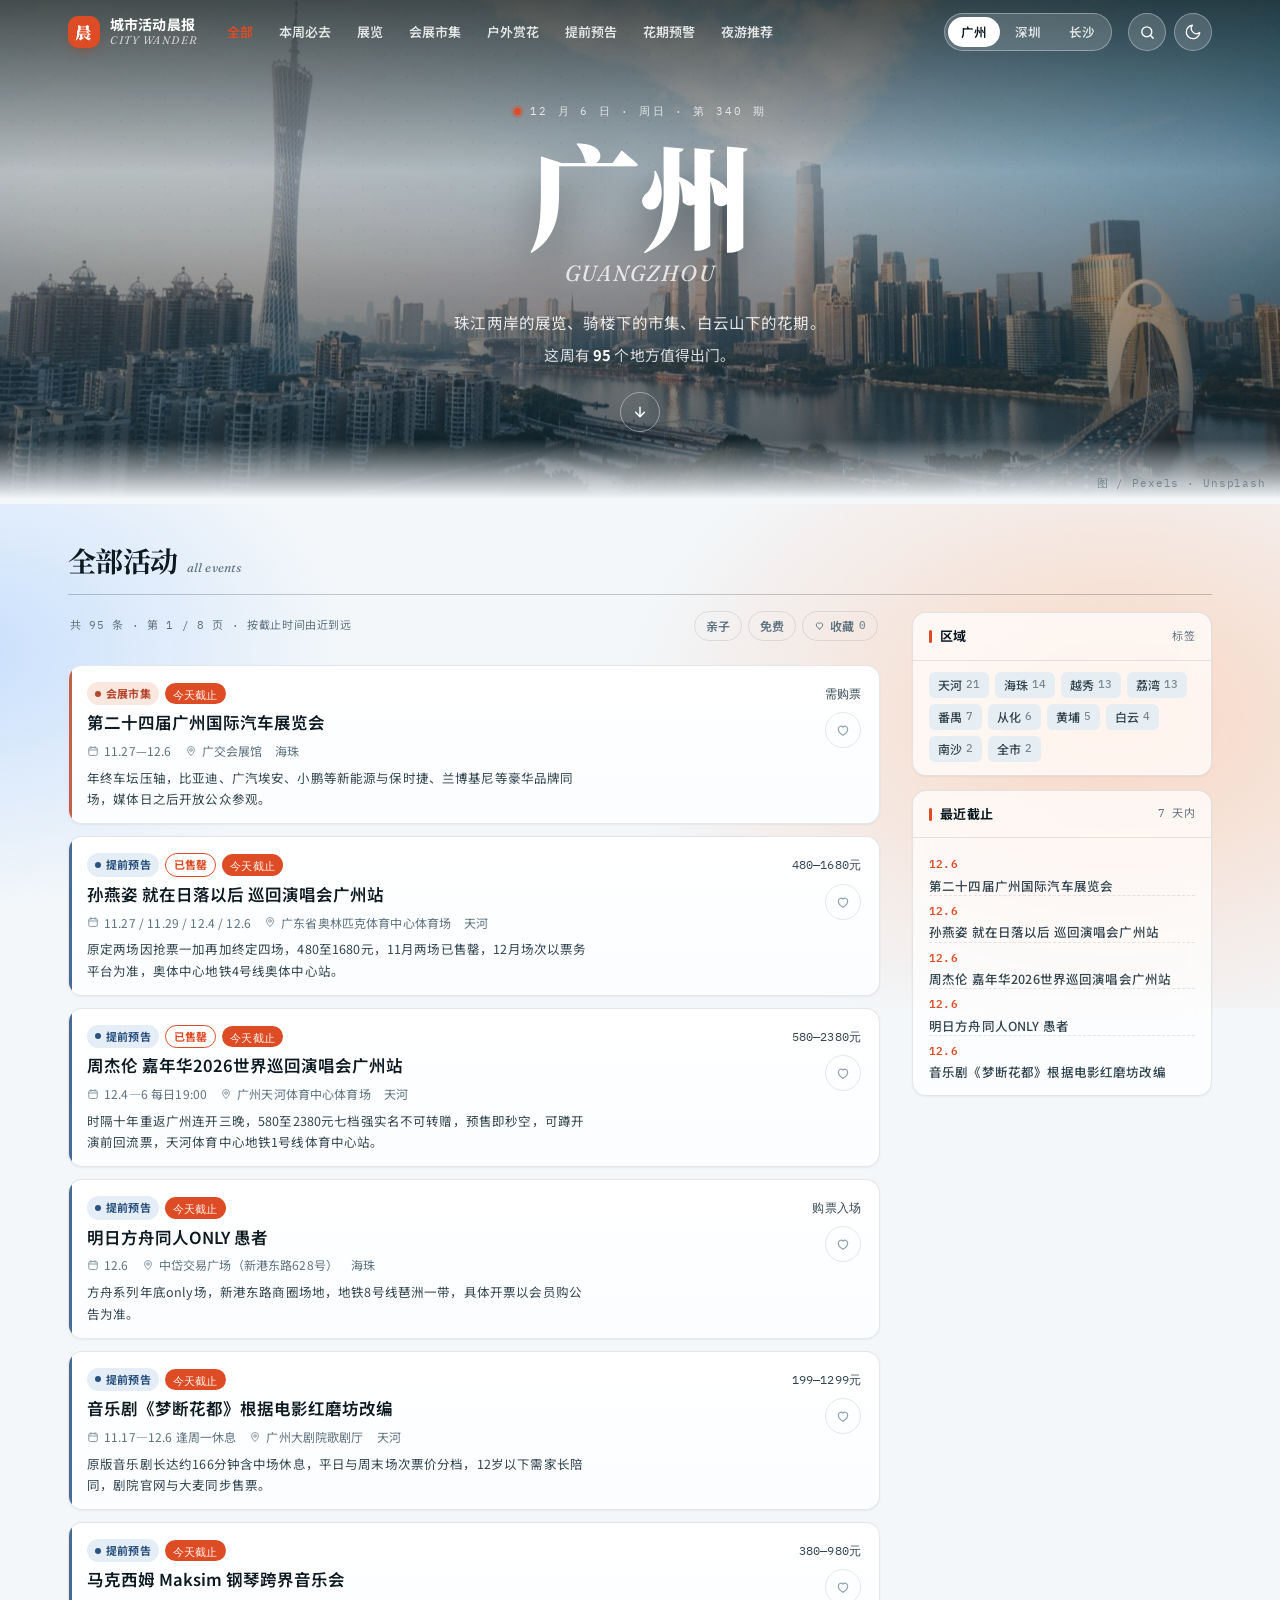
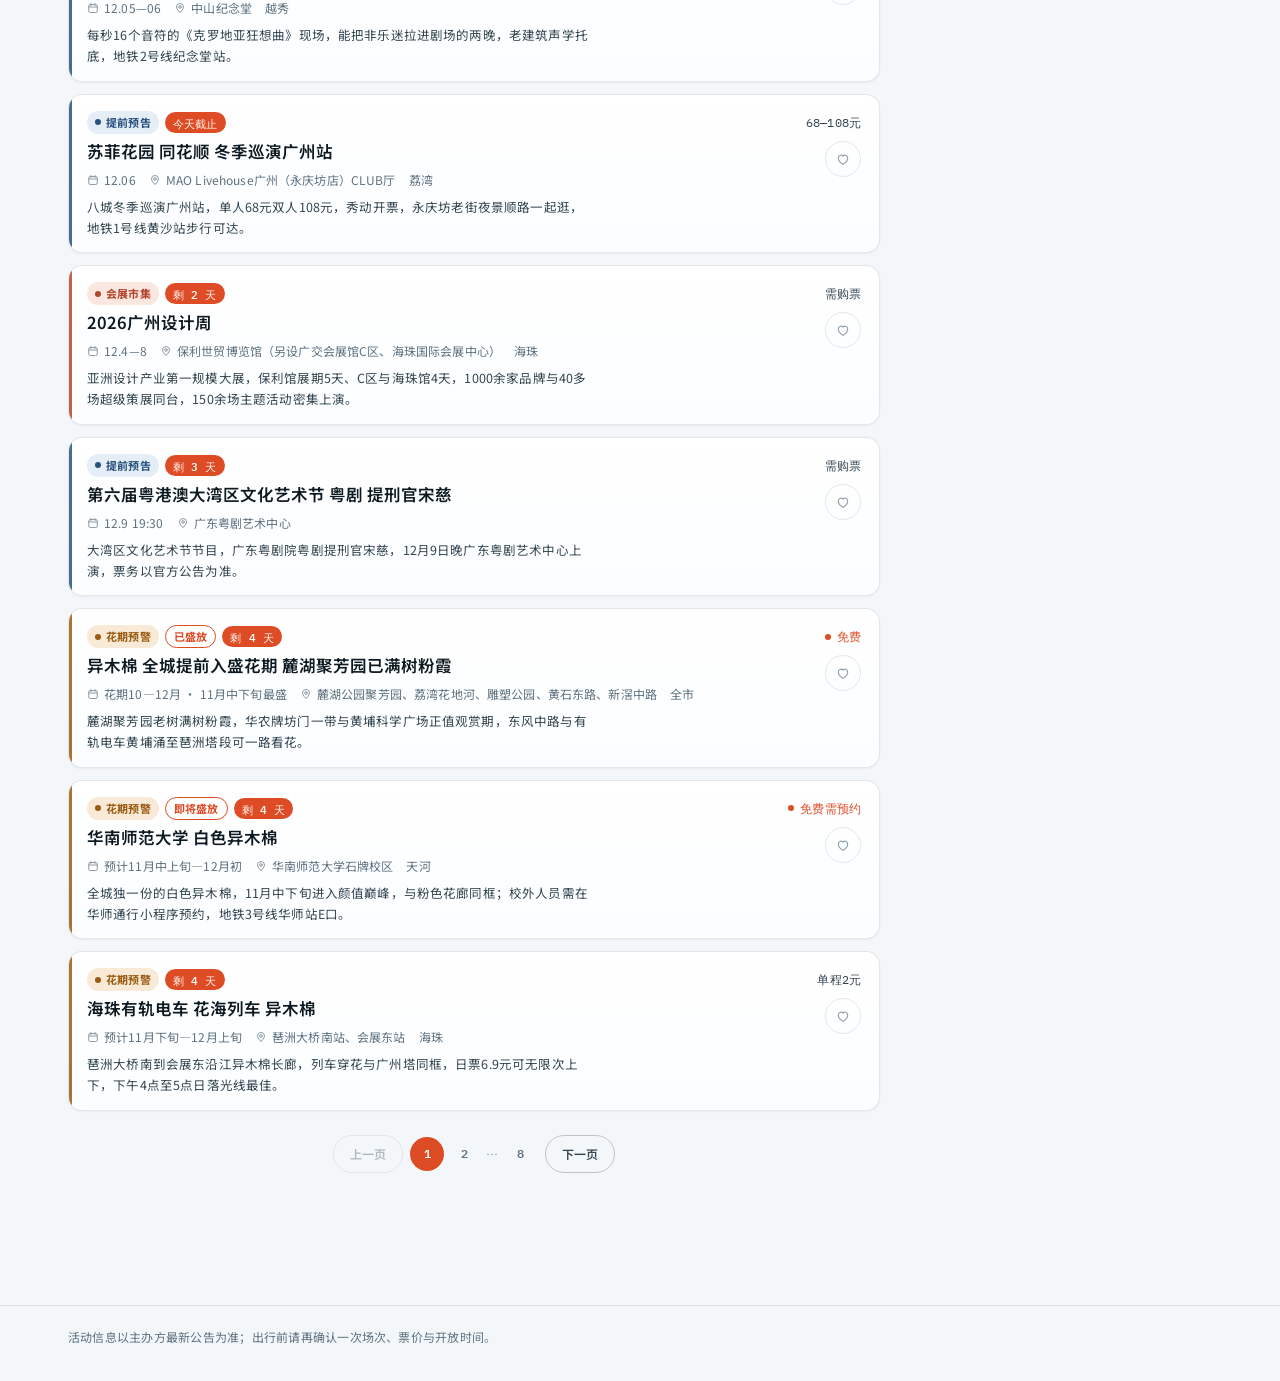
==== commit 7a4f3d57: "data: update events" ====
--- a/index.html
+++ b/index.html
@@ -57,7 +57,7 @@
 <link rel="preconnect" href="https://gstatic.loli.net" crossorigin>
 <link href="https://fonts.loli.net/css2?family=Fraunces:ital,opsz,wght@0,9..144,400..600;1,9..144,400..600&amp;family=Noto+Serif+SC:wght@500..900&amp;family=Noto+Sans+SC:wght@400..700&amp;family=IBM+Plex+Mono:wght@400;500&amp;display=swap" rel="stylesheet" media="print" onload="this.media='all'">
 <noscript><link href="https://fonts.loli.net/css2?family=Fraunces:ital,opsz,wght@0,9..144,400..600;1,9..144,400..600&amp;family=Noto+Serif+SC:wght@500..900&amp;family=Noto+Sans+SC:wght@400..700&amp;family=IBM+Plex+Mono:wght@400;500&amp;display=swap" rel="stylesheet"></noscript>
-<link rel="stylesheet" href="assets/app.css?v=6">
+<link rel="stylesheet" href="assets/app.css?v=7">
 <link rel="preload" as="image" href="assets/city-gz.jpg">
 </head>
 <body>
@@ -130,6 +130,7 @@
       <div class="resultbar">
         <p class="result" id="result" aria-live="polite"></p>
         <div class="mini-filters">
+          <button class="mini" id="kidBtn" type="button" data-kid aria-pressed="false">亲子</button>
           <button class="mini" id="freeBtn" type="button" data-free aria-pressed="false">免费</button>
           <button class="mini" id="favBtn" type="button" data-favonly aria-pressed="false">
             <svg width="11" height="11" viewBox="0 0 24 24" fill="none" stroke="currentColor" stroke-width="2" stroke-linecap="round" stroke-linejoin="round" aria-hidden="true"><path d="M12 20s-7-4.4-7-9.3A4.1 4.1 0 0 1 12 7.6 4.1 4.1 0 0 1 19 10.7C19 15.6 12 20 12 20Z"/></svg>
@@ -203,7 +204,7 @@
   cs: "湘江边的烟火、岳麓山下的书院、五一广场的夜宵。"
 };
 
-var state = { city: null, cat: "all", q: "", free: false, fav: false, area: "", page: 1 };
+var state = { city: null, cat: "all", q: "", free: false, fav: false, kid: false, area: "", page: 1 };
 var cityIndex = [];
 var cache = {};
 var updated = {};
@@ -310,6 +311,7 @@
   else if (state.cat !== "all" && it.cat !== state.cat) return false;
   if (state.area && it.area !== state.area) return false;
   if (state.free && !/免费/.test(it.price || "")) return false;
+  if (state.kid && !it.kid) return false;
   if (state.fav && !isFav(it)) return false;
   var q = state.q.trim().toLowerCase();
   if (q) {
@@ -319,7 +321,7 @@
   return true;
 }
 function filtered() {
-  return !!(state.q.trim() || state.free || state.fav || state.area || state.cat !== "all");
+  return !!(state.q.trim() || state.free || state.kid || state.fav || state.area || state.cat !== "all");
 }
 function sortByEnd(arr) {
   return arr.slice().sort(function (a, b) {
@@ -449,6 +451,7 @@
     '<div class="card-main">' +
       '<div class="card-top">' +
         '<span class="chip-cat"><i style="width:6px;height:6px;border-radius:50%;background:var(--cc)"></i>' + esc(c.name) + "</span>" +
+        (it.kid ? '<span class="chip-kid">亲子</span>' : "") +
         (it.alert ? '<span class="chip-alert">' + esc(it.alert) + "</span>" : "") +
         countdownChip(it) +
       "</div>" +
@@ -566,7 +569,7 @@
   if (key === state.city) return;
   state.city = key;
   document.body.dataset.scene = key;
-  state.cat = "all"; state.q = ""; state.free = false; state.fav = false; state.area = ""; state.page = 1;
+  state.cat = "all"; state.q = ""; state.free = false; state.kid = false; state.fav = false; state.area = ""; state.page = 1;
   syncQuery();
   try { localStorage.setItem(CITY_KEY, key); } catch (e) {}
   $("#groups").innerHTML = '<div class="skel" aria-hidden="true"><i></i><i></i><i></i></div>';
@@ -605,6 +608,9 @@
   liveItems().forEach(function (it) { if (isFav(it)) n++; });
   $("#favN").textContent = n;
   $("#freeBtn").setAttribute("aria-pressed", state.free ? "true" : "false");
+  $("#kidBtn").setAttribute("aria-pressed", state.kid ? "true" : "false");
+  $("#kidBtn").style.color = state.kid ? "var(--accent)" : "";
+  $("#kidBtn").style.borderColor = state.kid ? "currentColor" : "";
   $("#favBtn").setAttribute("aria-pressed", state.fav ? "true" : "false");
   $("#favBtn").style.color = state.fav ? "var(--accent)" : "";
   $("#favBtn").style.borderColor = state.fav ? "currentColor" : "";
@@ -629,7 +635,7 @@
   renderGroups();
 }
 function resetFilters() {
-  state.cat = "all"; state.q = ""; state.free = false; state.fav = false; state.area = ""; state.page = 1;
+  state.cat = "all"; state.q = ""; state.free = false; state.kid = false; state.fav = false; state.area = ""; state.page = 1;
   syncSearchUI(); renderMenu(); renderSidebar(); renderGroups(); syncMini();
 }
 
@@ -668,6 +674,7 @@
     }
     if (e.target.closest("[data-clear-area]")) { setFilter({ area: "" }); return; }
     if (e.target.closest("[data-free]")) { setFilter({ free: !state.free }); return; }
+    if (e.target.closest("[data-kid]")) { setFilter({ kid: !state.kid }); return; }
     if (e.target.closest("[data-favonly]")) { setFilter({ fav: !state.fav }); return; }
 
     var fav = e.target.closest("[data-fav]");
--- a/assets/app.css
+++ b/assets/app.css
@@ -558,6 +558,12 @@
   background:var(--accent);color:var(--accent-ink);
   font-family:var(--font-mono);font-size:var(--fs-micro);font-weight:600;
 }
+.chip-kid{
+  display:inline-flex;align-items:center;gap:4px;white-space:nowrap;
+  padding:2px 8px;border-radius:999px;
+  background:transparent;color:var(--ink-2,#6b6b6b);
+  border:1px dashed currentColor;font-size:var(--fs-micro);font-weight:600;letter-spacing:.02em;
+}
 .chip-days.soon{background:transparent;color:var(--accent);border:1px solid currentColor}
 .pick-title{
   font-family:var(--font-body);font-weight:600;
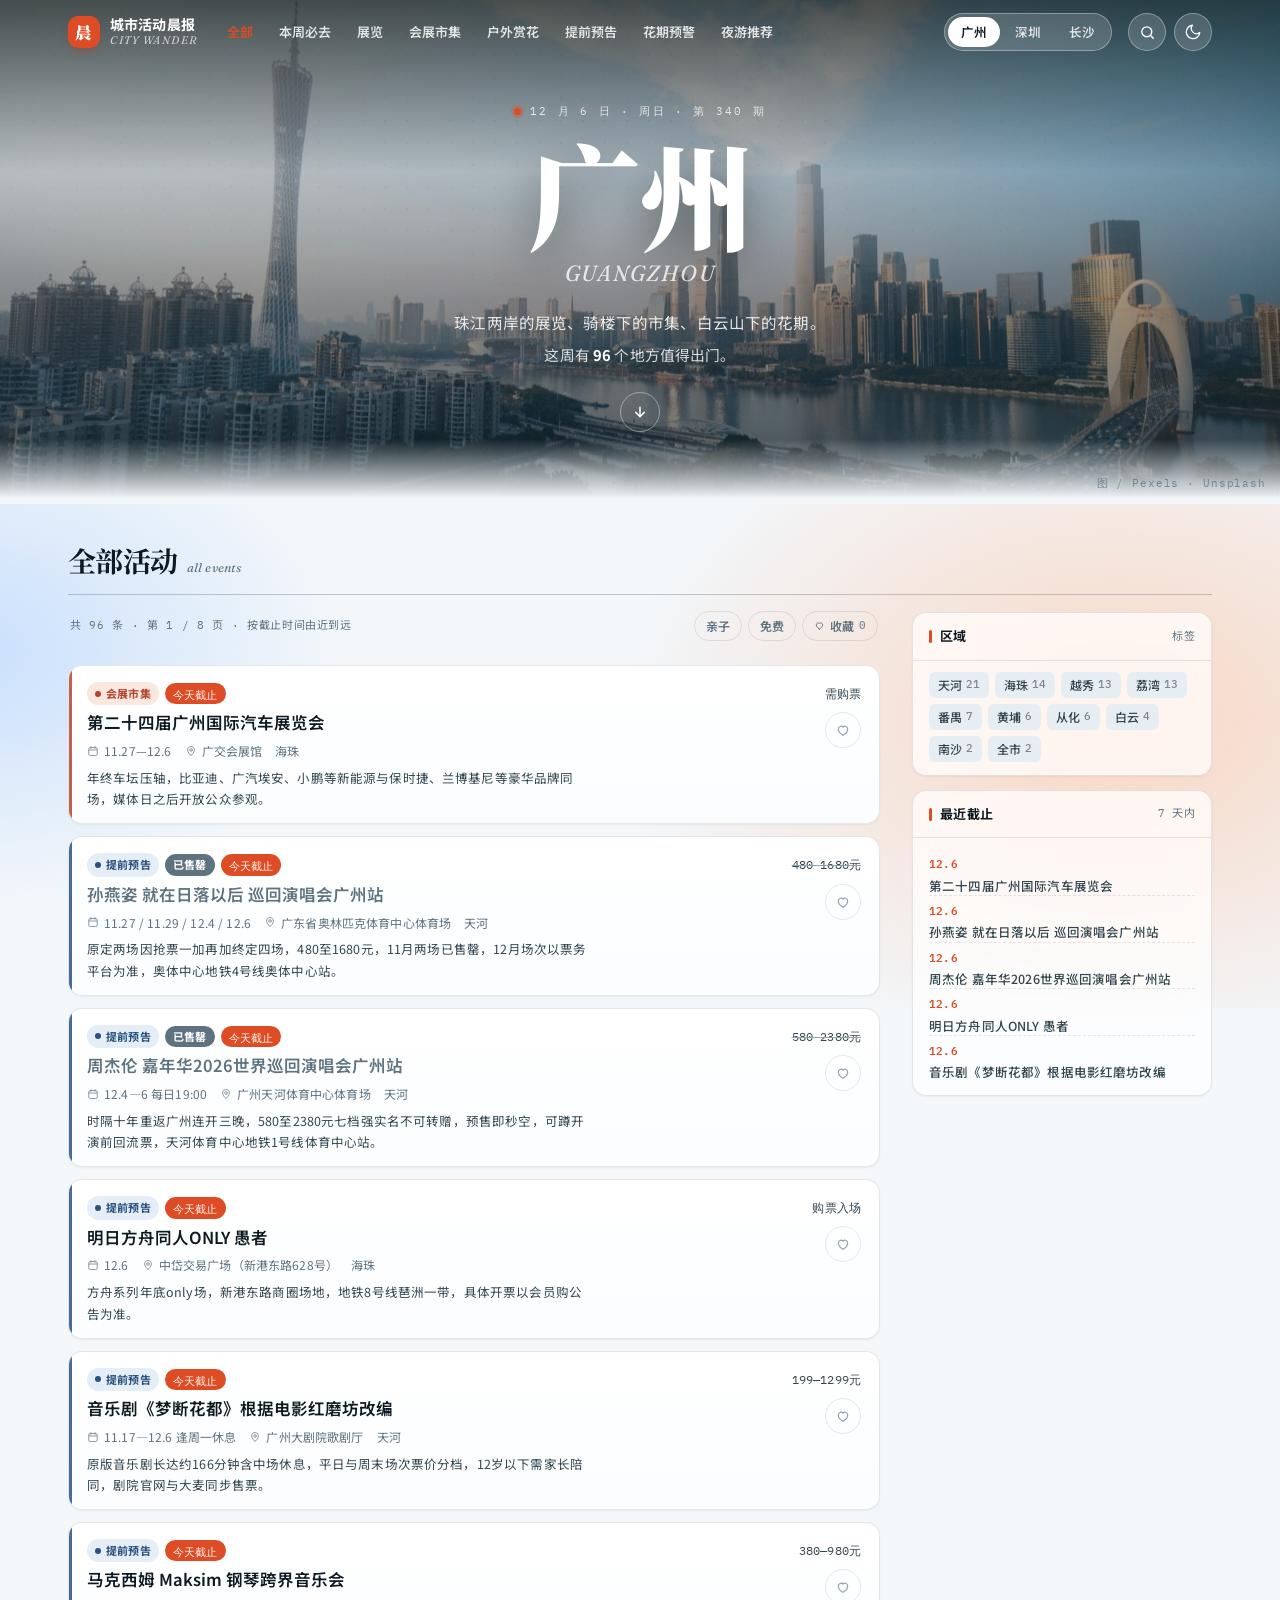
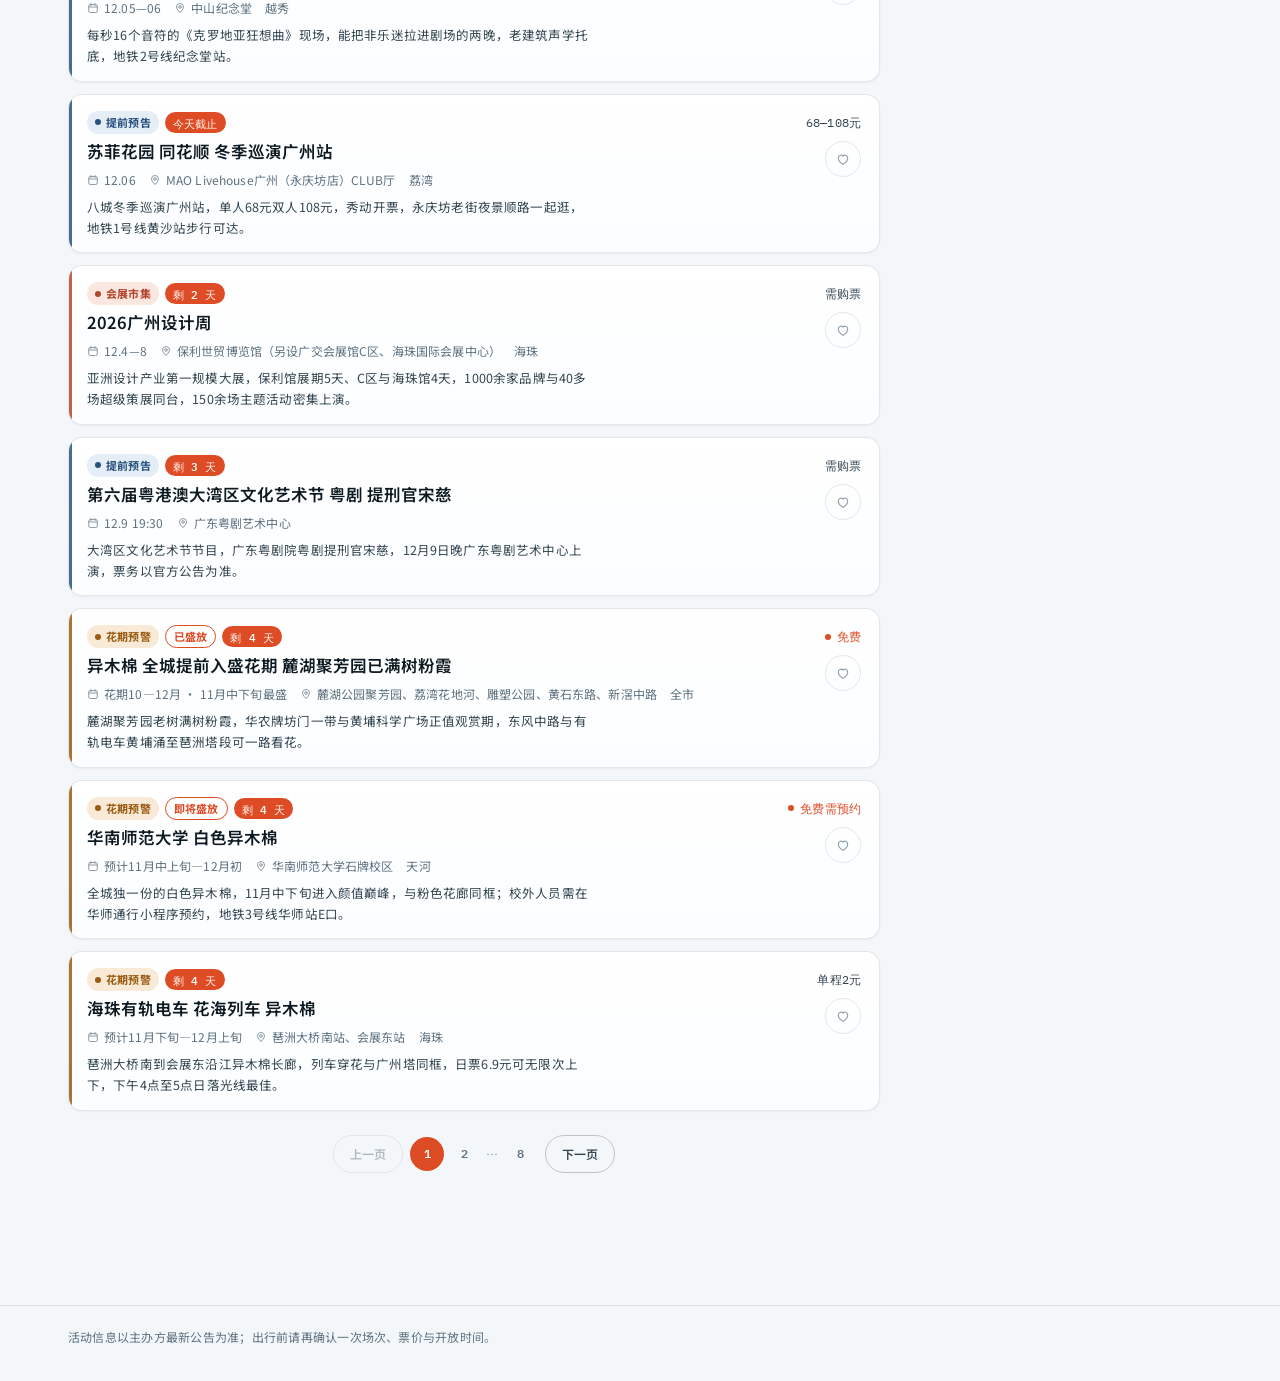
==== commit ef940490: "data: update events" ====
--- a/index.html
+++ b/index.html
@@ -47,7 +47,9 @@
 
   数据契约（与自动化任务绑定，禁止改动）：
     data/cities.json          [{key,name,en}]
-    data/events-<key>.json    {updated,items:[{cat,title,date,end,venue,area,price,desc,top,alert,url,source}]}
+    data/events-<key>.json    {updated,items:[{cat,title,date,end,venue,area,price,desc,top,alert,kid,sold,url,source}]}
+  kid / sold 为可选布尔值（紧跟 alert）：kid = 适合带 3—12 岁儿童；sold = 已无票，卡片置灰并标「已售罄」。
+  alert 只放时效与观赏状态（见 tools/validate.mjs 白名单），票务过程写进 price。
   url/source 可缺省（旧数据），缺省时卡片点击走搜索入口。
   新增城市只要在 cities.json 加一行，并在 assets/ 放 city-<key>.jpg。
   每条活动的 url 指向可信度最高的原始出处，卡片点击新开页签跳转；没有 url 时退化为搜索入口。
@@ -57,7 +59,7 @@
 <link rel="preconnect" href="https://gstatic.loli.net" crossorigin>
 <link href="https://fonts.loli.net/css2?family=Fraunces:ital,opsz,wght@0,9..144,400..600;1,9..144,400..600&amp;family=Noto+Serif+SC:wght@500..900&amp;family=Noto+Sans+SC:wght@400..700&amp;family=IBM+Plex+Mono:wght@400;500&amp;display=swap" rel="stylesheet" media="print" onload="this.media='all'">
 <noscript><link href="https://fonts.loli.net/css2?family=Fraunces:ital,opsz,wght@0,9..144,400..600;1,9..144,400..600&amp;family=Noto+Serif+SC:wght@500..900&amp;family=Noto+Sans+SC:wght@400..700&amp;family=IBM+Plex+Mono:wght@400;500&amp;display=swap" rel="stylesheet"></noscript>
-<link rel="stylesheet" href="assets/app.css?v=7">
+<link rel="stylesheet" href="assets/app.css?v=8">
 <link rel="preload" as="image" href="assets/city-gz.jpg">
 </head>
 <body>
@@ -440,7 +442,7 @@
 
 function cardHTML(it, i) {
   var c = CAT_BY[it.cat] || CATS[0];
-  var sold = /售罄/.test(it.alert || "");
+  var sold = it.sold === true;
   var meta = [];
   meta.push('<span><svg width="12" height="12" viewBox="0 0 24 24" fill="none" stroke="currentColor" stroke-width="2" stroke-linecap="round" aria-hidden="true"><rect x="3.5" y="5" width="17" height="16" rx="3"/><path d="M8 3v4M16 3v4M3.5 10h17"/></svg>' + esc(it.date || "长期") + "</span>");
   if (it.venue) meta.push('<span><svg width="12" height="12" viewBox="0 0 24 24" fill="none" stroke="currentColor" stroke-width="2" stroke-linecap="round" stroke-linejoin="round" aria-hidden="true"><path d="M12 21s7-6.1 7-11a7 7 0 1 0-14 0c0 4.9 7 11 7 11Z"/><circle cx="12" cy="10" r="2.6"/></svg>' + esc(it.venue) + "</span>");
@@ -452,6 +454,7 @@
       '<div class="card-top">' +
         '<span class="chip-cat"><i style="width:6px;height:6px;border-radius:50%;background:var(--cc)"></i>' + esc(c.name) + "</span>" +
         (it.kid ? '<span class="chip-kid">亲子</span>' : "") +
+        (it.sold ? '<span class="chip-sold">已售罄</span>' : "") +
         (it.alert ? '<span class="chip-alert">' + esc(it.alert) + "</span>" : "") +
         countdownChip(it) +
       "</div>" +
--- a/assets/app.css
+++ b/assets/app.css
@@ -564,6 +564,15 @@
   background:transparent;color:var(--ink-2,#6b6b6b);
   border:1px dashed currentColor;font-size:var(--fs-micro);font-weight:600;letter-spacing:.02em;
 }
+/* 已无票：只读 sold 布尔值，不再解析 alert 文本 */
+.chip-sold{
+  display:inline-block;white-space:nowrap;padding:1px 8px;border-radius:999px;
+  background:var(--muted);color:var(--surface);font-size:var(--fs-micro);font-weight:700;letter-spacing:.02em;
+}
+.card.is-sold{opacity:.66}
+.card.is-sold:hover{opacity:.82}
+.card.is-sold .card-title{color:var(--muted)}
+.card.is-sold .price{text-decoration:line-through;text-decoration-thickness:1px;text-decoration-color:var(--faint)}
 .chip-days.soon{background:transparent;color:var(--accent);border:1px solid currentColor}
 .pick-title{
   font-family:var(--font-body);font-weight:600;
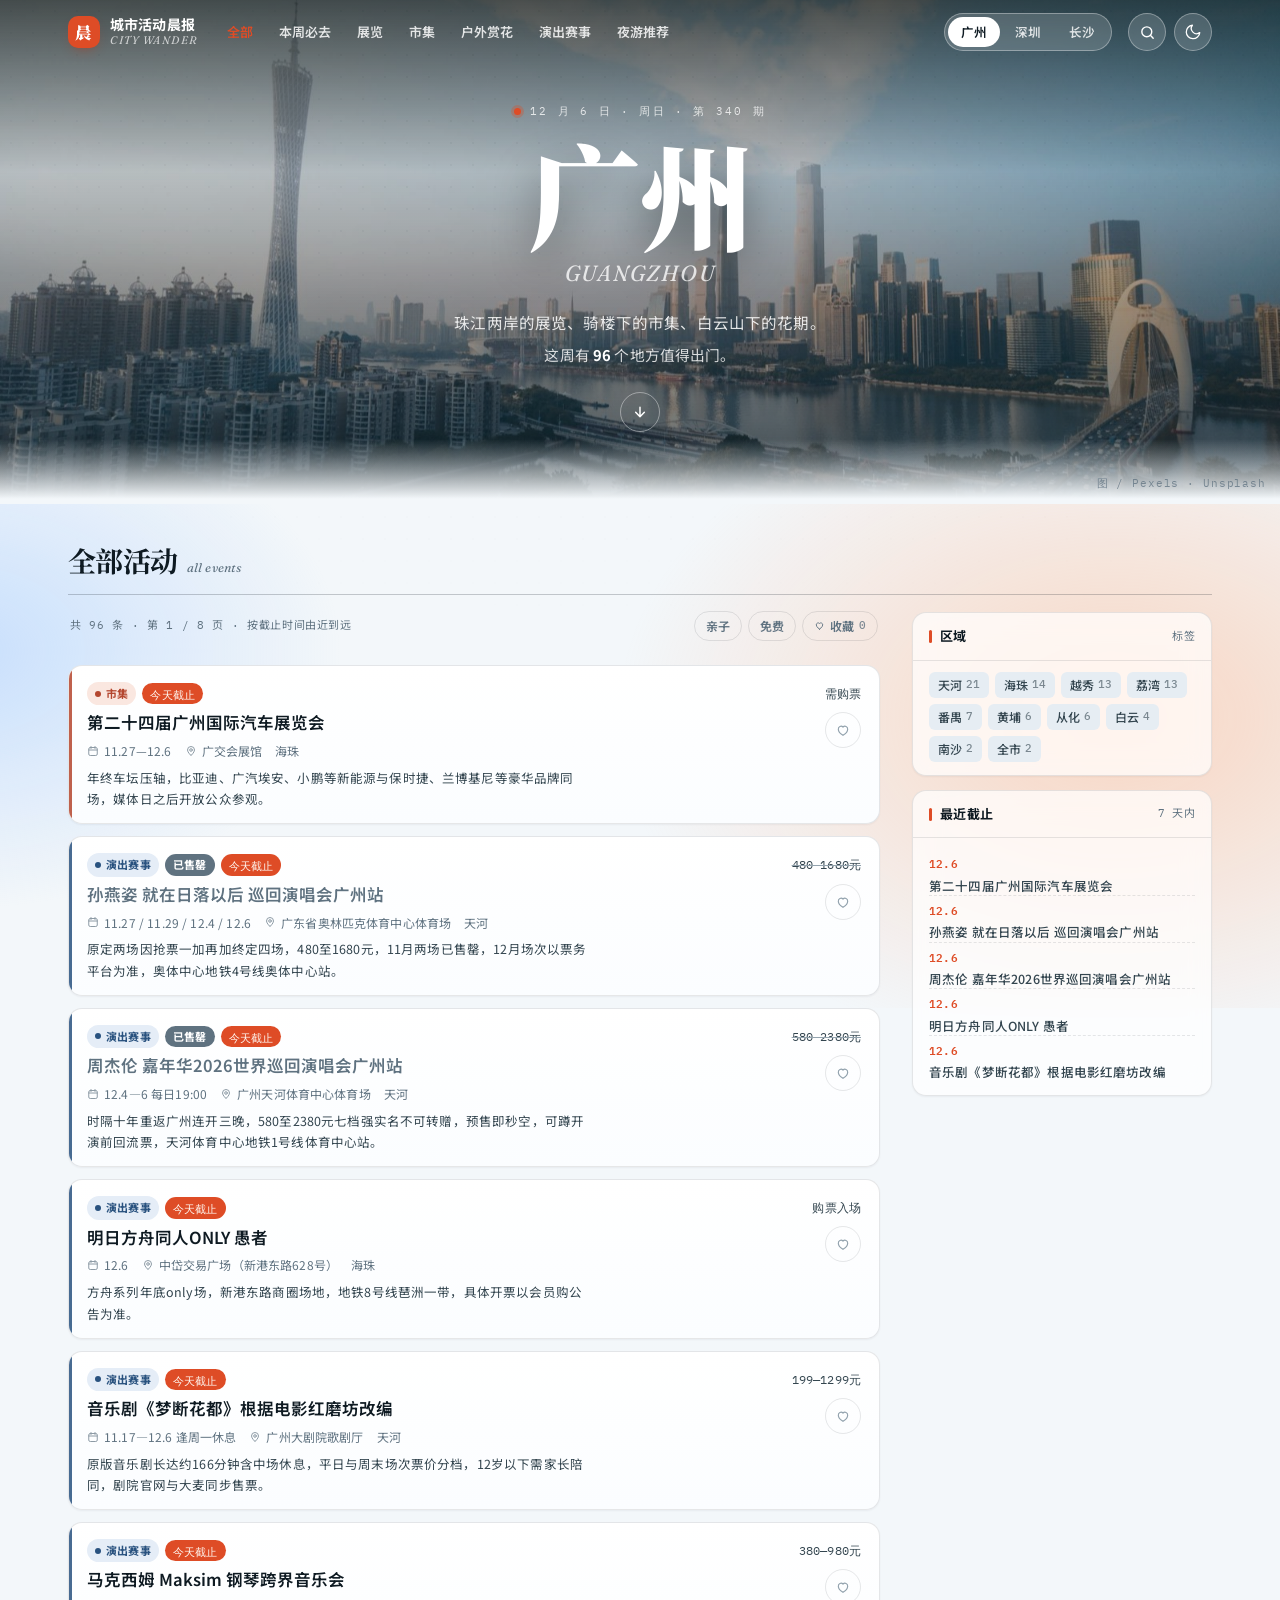
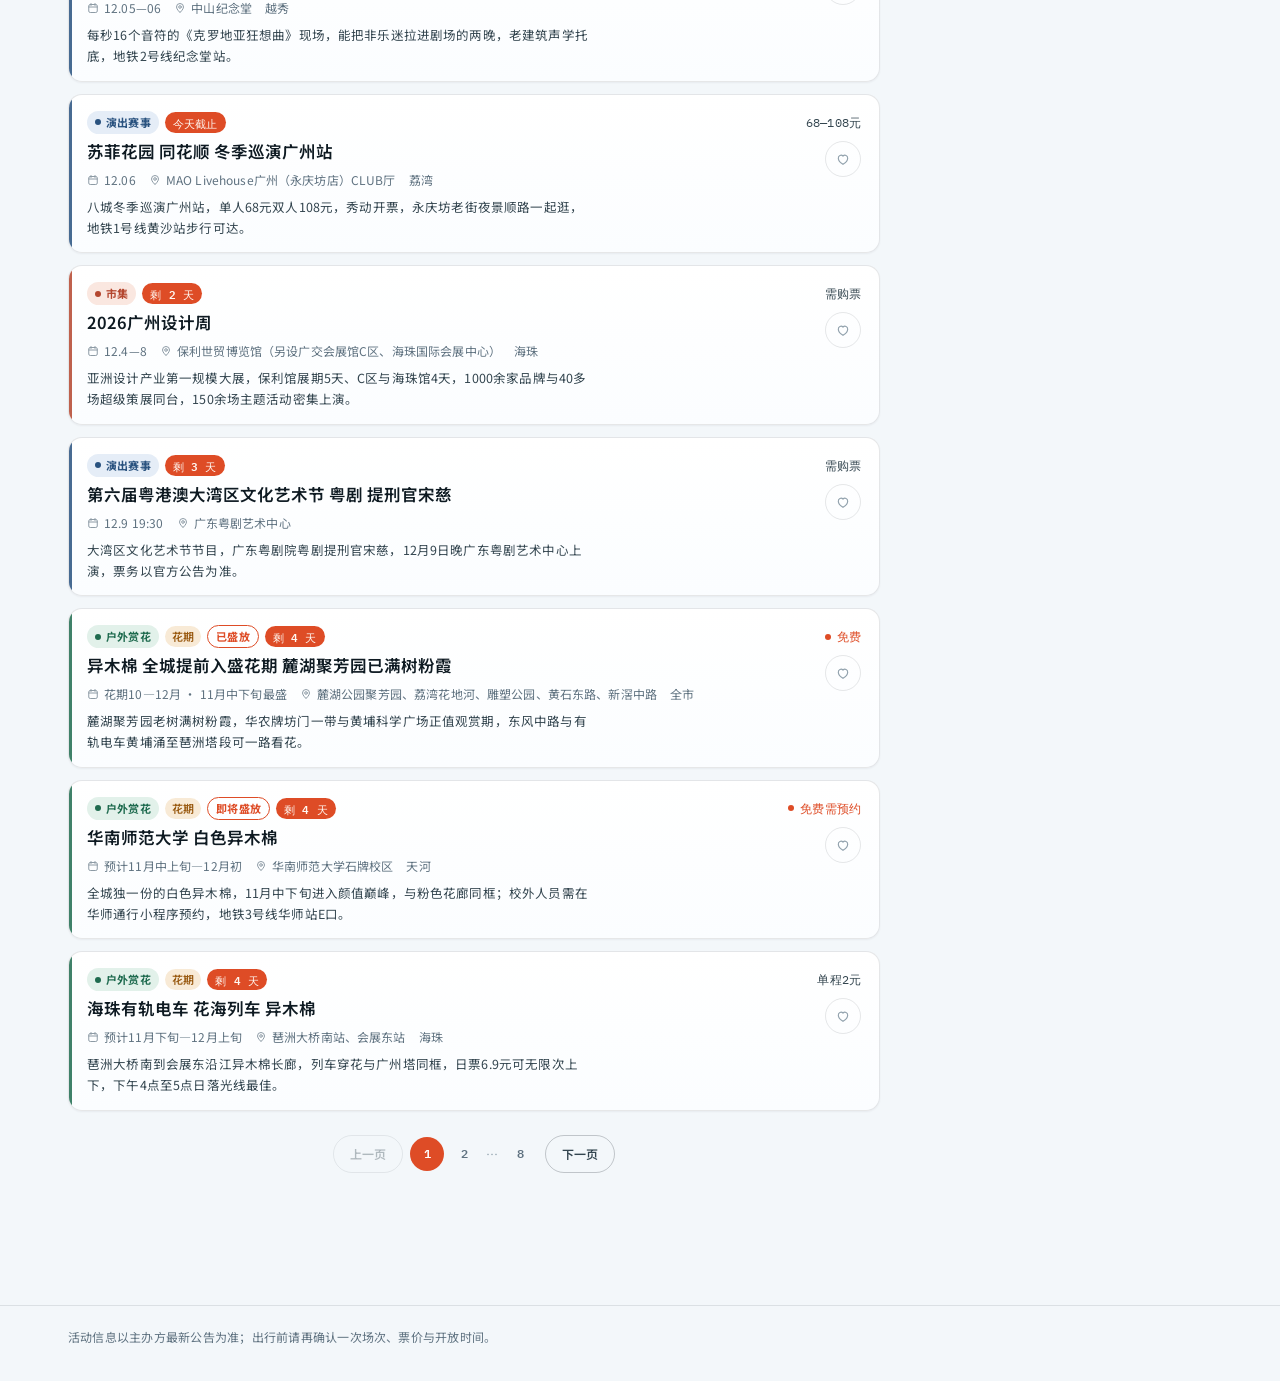
==== commit 7e66dc8d: "data: update events" ====
--- a/index.html
+++ b/index.html
@@ -59,7 +59,7 @@
 <link rel="preconnect" href="https://gstatic.loli.net" crossorigin>
 <link href="https://fonts.loli.net/css2?family=Fraunces:ital,opsz,wght@0,9..144,400..600;1,9..144,400..600&amp;family=Noto+Serif+SC:wght@500..900&amp;family=Noto+Sans+SC:wght@400..700&amp;family=IBM+Plex+Mono:wght@400;500&amp;display=swap" rel="stylesheet" media="print" onload="this.media='all'">
 <noscript><link href="https://fonts.loli.net/css2?family=Fraunces:ital,opsz,wght@0,9..144,400..600;1,9..144,400..600&amp;family=Noto+Serif+SC:wght@500..900&amp;family=Noto+Sans+SC:wght@400..700&amp;family=IBM+Plex+Mono:wght@400;500&amp;display=swap" rel="stylesheet"></noscript>
-<link rel="stylesheet" href="assets/app.css?v=8">
+<link rel="stylesheet" href="assets/app.css?v=9">
 <link rel="preload" as="image" href="assets/city-gz.jpg">
 </head>
 <body>
@@ -184,18 +184,19 @@
 var PAGE_SIZE = 12;
 var DAY = 86400000;
 
+/* 板块 = 内容类型。数据里的 cat 可以有更细的取值（如 bloom 花期），
+   通过 cats 归并到所属板块；花期预警不再单独成板块，改用条目标签 + 状态 chip。 */
 var CATS = [
-  { key: "exhibition", name: "展览",     en: "Exhibition" },
-  { key: "market",     name: "会展市集", en: "Market" },
-  { key: "outdoor",    name: "户外赏花", en: "Outdoor" },
-  { key: "preview",    name: "提前预告", en: "Upcoming" },
-  { key: "bloom",      name: "花期预警", en: "Bloom" },
-  { key: "night",      name: "夜游推荐", en: "Night" }
+  { key: "exhibition", name: "展览",     en: "Exhibition", cats: ["exhibition"] },
+  { key: "market",     name: "市集",     en: "Markets",    cats: ["market"] },
+  { key: "outdoor",    name: "户外赏花", en: "Outdoor",    cats: ["outdoor", "bloom"] },
+  { key: "preview",    name: "演出赛事", en: "Shows",      cats: ["preview"] },
+  { key: "night",      name: "夜游推荐", en: "Night",      cats: ["night"] }
 ];
 var CAT_BY = {};
-CATS.forEach(function (c) { CAT_BY[c.key] = c; });
-
-/* 顶栏菜单 = 全部 + 本周必去 + 六大板块 */
+CATS.forEach(function (c) { c.cats.forEach(function (k) { CAT_BY[k] = c; }); });
+
+/* 顶栏菜单 = 全部 + 本周必去 + 五大板块 */
 var MENU = [{ key: "all", name: "全部" }, { key: "top", name: "本周必去" }].concat(
   CATS.map(function (c) { return { key: c.key, name: c.name }; })
 );
@@ -286,7 +287,11 @@
 function liveItems() {
   var list = cache[state.city];
   if (!Array.isArray(list)) return [];
-  return list.filter(function (it) { var d = daysLeft(it.end); return d === null || d >= 0; });
+  return list.filter(function (it) {
+    if (it.biz) return false;               /* 纯 B2B 产业展：留着数据，不进任何列表 */
+    var d = daysLeft(it.end);
+    return d === null || d >= 0;
+  });
 }
 function isBroken() { return cache[state.city] === null; }
 function curCity() {
@@ -310,7 +315,10 @@
 function isTopFilter() { return state.cat === "top"; }
 function matches(it) {
   if (isTopFilter()) { if (!it.top) return false; }
-  else if (state.cat !== "all" && it.cat !== state.cat) return false;
+  else if (state.cat !== "all") {
+    var board = CAT_BY[state.cat];
+    if (!board || board.cats.indexOf(it.cat) < 0) return false;
+  }
   if (state.area && it.area !== state.area) return false;
   if (state.free && !/免费/.test(it.price || "")) return false;
   if (state.kid && !it.kid) return false;
@@ -332,6 +340,17 @@
     if (!a.end) return 0;
     return a.end < b.end ? -1 : a.end > b.end ? 1 : 0;
   });
+}
+/* 演出赛事条目多（广州上百条），列表内按「本周 / 下周 / 之后」分段，避免翻 8 页没有坐标 */
+var TIME_BUCKETS = ["本周", "下周", "之后"];
+function bucketOf(end) {
+  var d = daysLeft(end);
+  if (d === null) return 2;
+  var dow = (new Date().getDay() + 6) % 7;   /* 周一 = 0 */
+  var rest = 6 - dow;                        /* 到本周日还剩几天 */
+  if (d <= rest) return 0;
+  if (d <= rest + 7) return 1;
+  return 2;
 }
 
 /* ======================================================================
@@ -448,11 +467,12 @@
   if (it.venue) meta.push('<span><svg width="12" height="12" viewBox="0 0 24 24" fill="none" stroke="currentColor" stroke-width="2" stroke-linecap="round" stroke-linejoin="round" aria-hidden="true"><path d="M12 21s7-6.1 7-11a7 7 0 1 0-14 0c0 4.9 7 11 7 11Z"/><circle cx="12" cy="10" r="2.6"/></svg>' + esc(it.venue) + "</span>");
   if (it.area) meta.push("<span>" + esc(it.area) + "</span>");
 
-  return '<article class="card cat-' + it.cat + (sold ? " is-sold" : "") + '" style="--i:' + Math.min(7, i) + '">' +
+  return '<article class="card cat-' + c.key + (sold ? " is-sold" : "") + '" style="--i:' + Math.min(7, i) + '">' +
     (hasSource(it) ? '<a class="card-hit" href="' + esc(it.url) + '" target="_blank" rel="noopener noreferrer" aria-label="打开 ' + esc(it.title) + ' 的原始出处"></a>' : "") +
     '<div class="card-main">' +
       '<div class="card-top">' +
         '<span class="chip-cat"><i style="width:6px;height:6px;border-radius:50%;background:var(--cc)"></i>' + esc(c.name) + "</span>" +
+        (it.cat === "bloom" ? '<span class="chip-bloom">花期</span>' : "") +
         (it.kid ? '<span class="chip-kid">亲子</span>' : "") +
         (it.sold ? '<span class="chip-sold">已售罄</span>' : "") +
         (it.alert ? '<span class="chip-alert">' + esc(it.alert) + "</span>" : "") +
@@ -535,9 +555,18 @@
     return;
   }
 
-  box.innerHTML = '<div class="cards">' +
-    slice.map(function (it, i) { return cardHTML(it, i); }).join("") +
-    "</div>" + pagerHTML(page, pages);
+  var cards = [];
+  slice.forEach(function (it, i) {
+    if (state.cat === "preview") {
+      var gi = (page - 1) * PAGE_SIZE + i;
+      var b = bucketOf(it.end);
+      if (gi === 0 || bucketOf(list[gi - 1].end) !== b) {
+        cards.push('<div class="group-sep"><span>' + TIME_BUCKETS[b] + "</span></div>");
+      }
+    }
+    cards.push(cardHTML(it, i));
+  });
+  box.innerHTML = '<div class="cards">' + cards.join("") + "</div>" + pagerHTML(page, pages);
 }
 
 function renderAll() {
--- a/assets/app.css
+++ b/assets/app.css
@@ -564,6 +564,21 @@
   background:transparent;color:var(--ink-2,#6b6b6b);
   border:1px dashed currentColor;font-size:var(--fs-micro);font-weight:600;letter-spacing:.02em;
 }
+/* 演出赛事列表内的时间分段（本周 / 下周 / 之后） */
+.group-sep{
+  display:flex;align-items:center;gap:10px;margin:6px 0 0;
+  font-family:var(--font-mono);font-size:var(--fs-micro);font-weight:600;
+  letter-spacing:.14em;color:var(--muted);text-transform:uppercase;
+}
+.group-sep::after{content:"";flex:1;height:1px;background:var(--line)}
+.group-sep span{padding-left:2px}
+/* 花期标记：预警不再是板块，而是贴在户外赏花条目上的标签 */
+.chip-bloom{
+  display:inline-flex;align-items:center;gap:4px;white-space:nowrap;
+  padding:1px 7px;border-radius:999px;
+  background:var(--b-bloom);color:var(--c-bloom);
+  font-size:var(--fs-micro);font-weight:600;letter-spacing:.02em;
+}
 /* 已无票：只读 sold 布尔值，不再解析 alert 文本 */
 .chip-sold{
   display:inline-block;white-space:nowrap;padding:1px 8px;border-radius:999px;
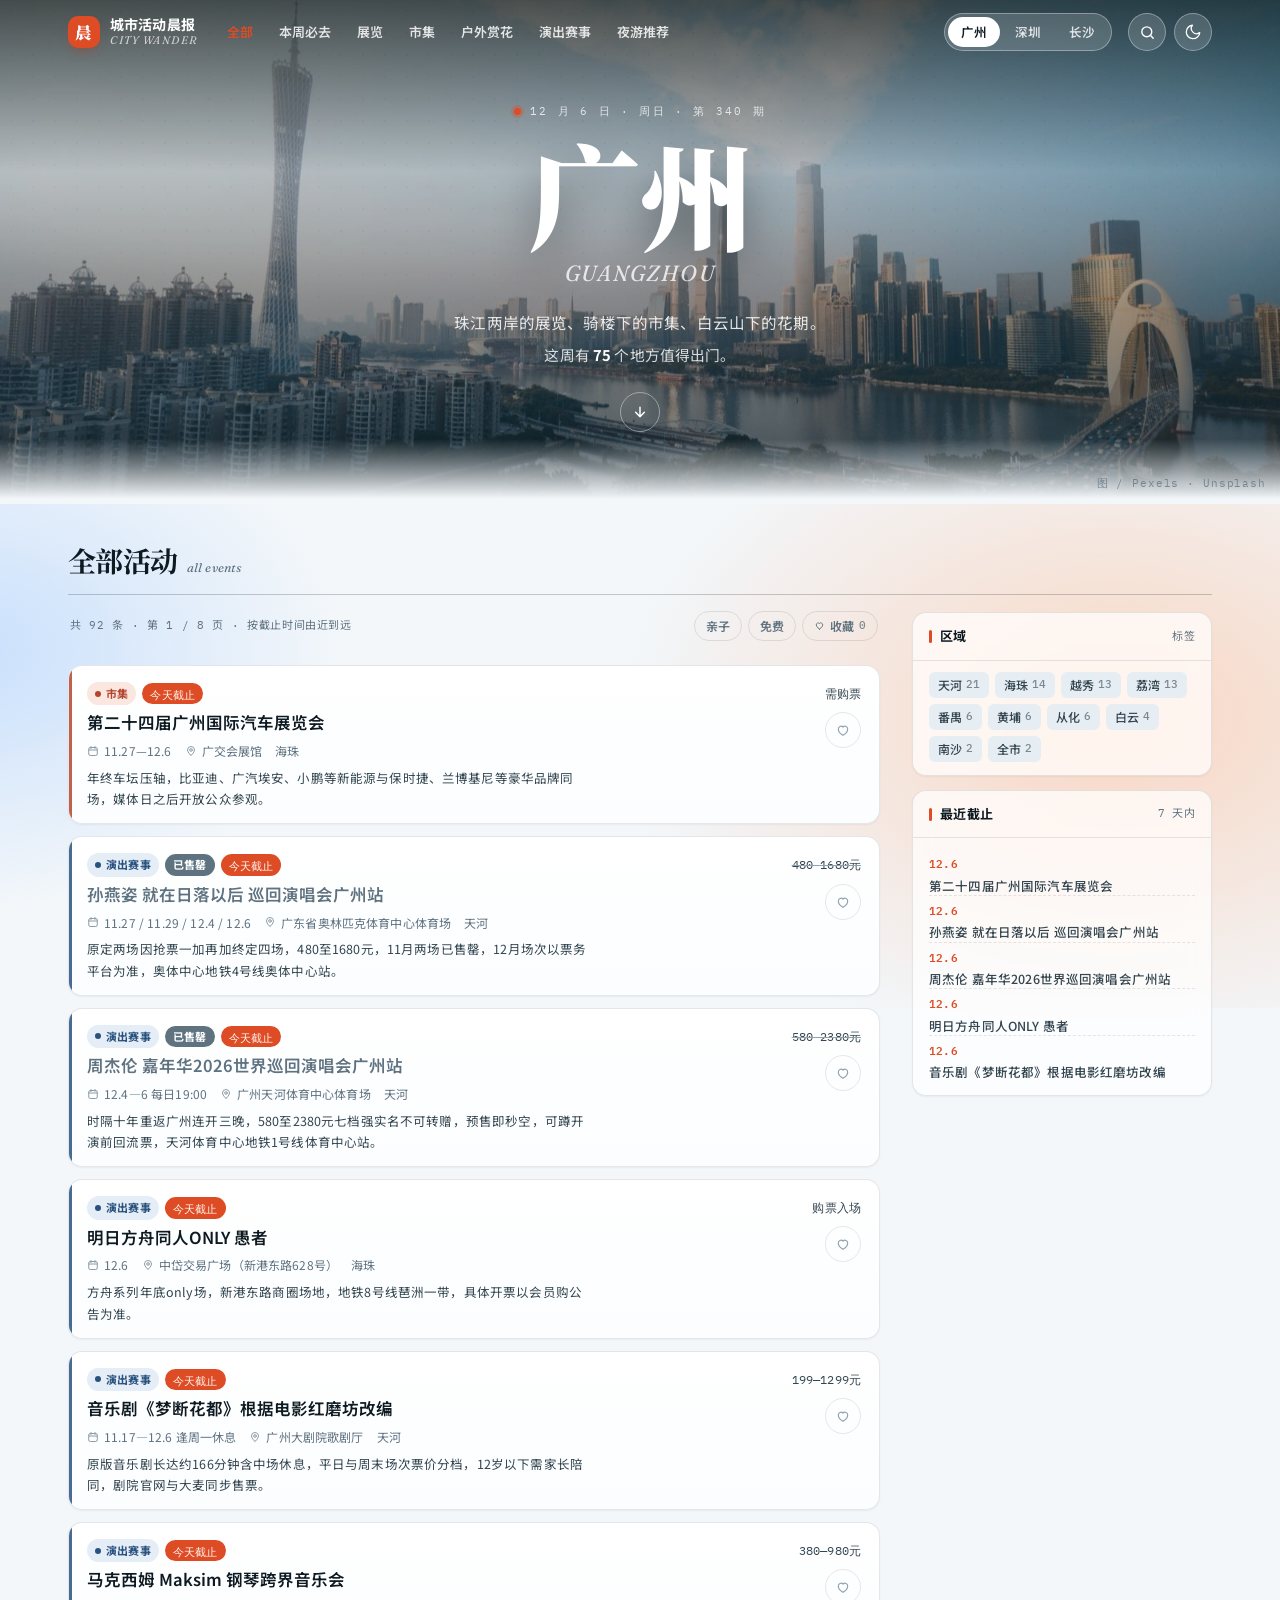
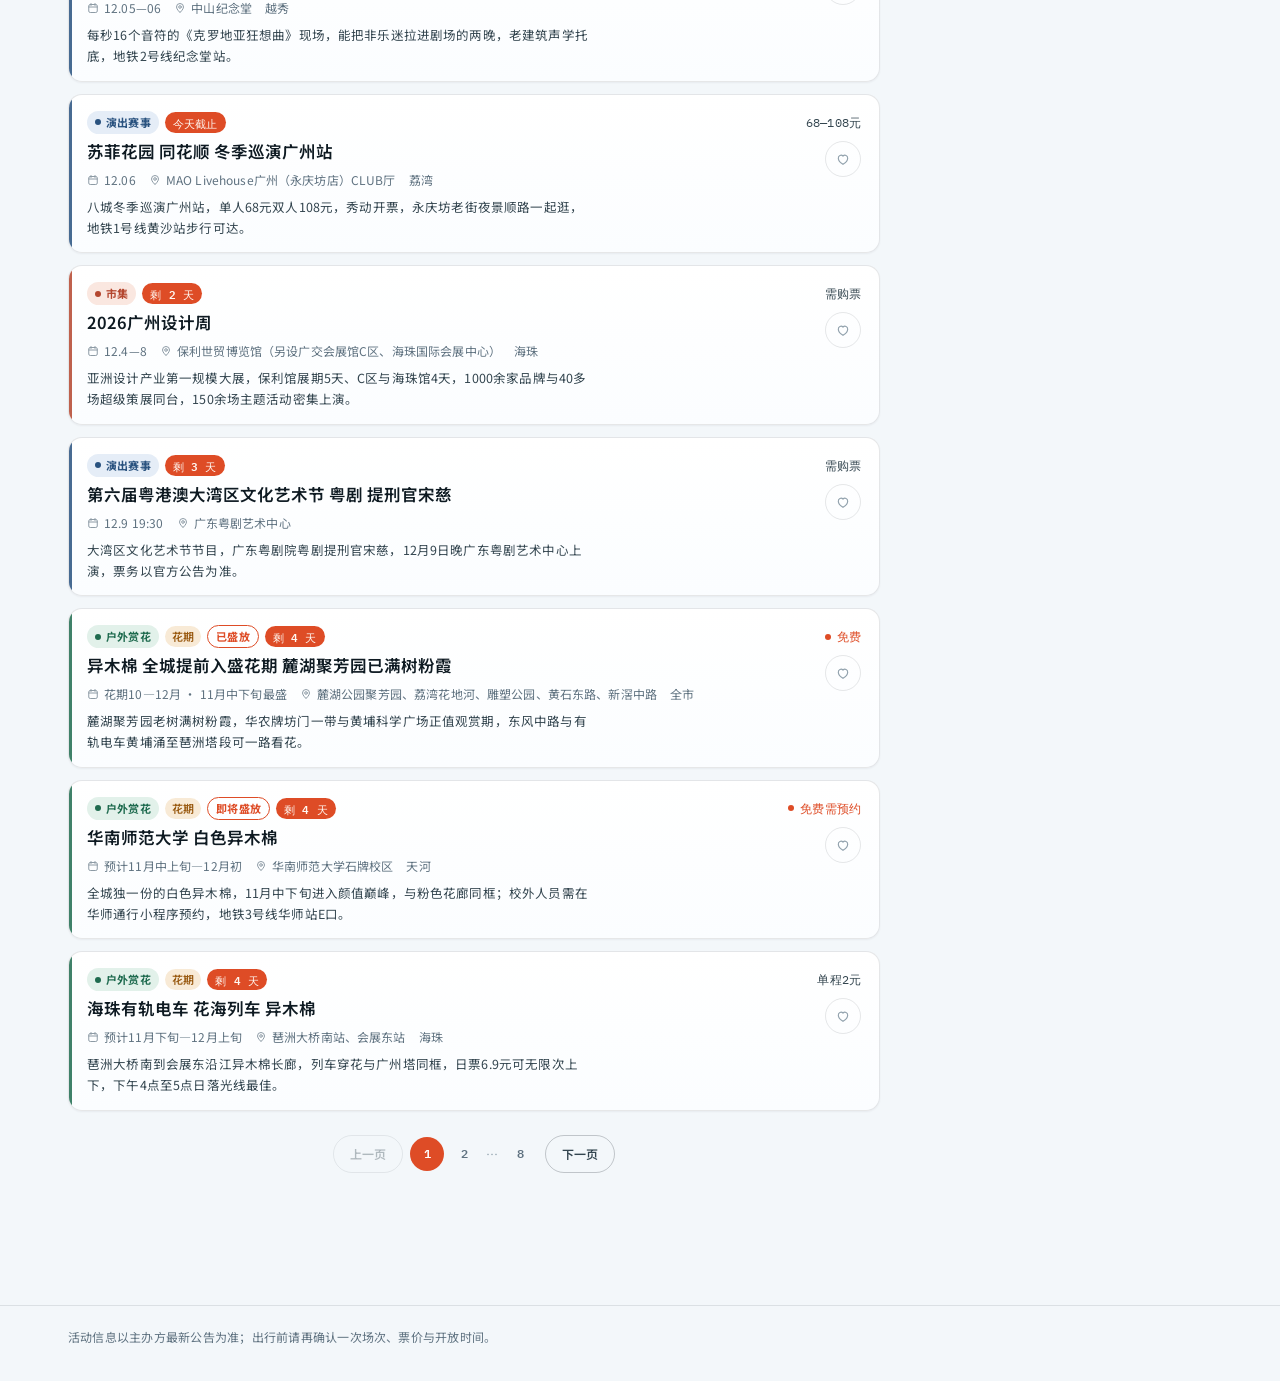
==== commit c228b569: "data: update events" ====
--- a/index.html
+++ b/index.html
@@ -59,7 +59,7 @@
 <link rel="preconnect" href="https://gstatic.loli.net" crossorigin>
 <link href="https://fonts.loli.net/css2?family=Fraunces:ital,opsz,wght@0,9..144,400..600;1,9..144,400..600&amp;family=Noto+Serif+SC:wght@500..900&amp;family=Noto+Sans+SC:wght@400..700&amp;family=IBM+Plex+Mono:wght@400;500&amp;display=swap" rel="stylesheet" media="print" onload="this.media='all'">
 <noscript><link href="https://fonts.loli.net/css2?family=Fraunces:ital,opsz,wght@0,9..144,400..600;1,9..144,400..600&amp;family=Noto+Serif+SC:wght@500..900&amp;family=Noto+Sans+SC:wght@400..700&amp;family=IBM+Plex+Mono:wght@400;500&amp;display=swap" rel="stylesheet"></noscript>
-<link rel="stylesheet" href="assets/app.css?v=9">
+<link rel="stylesheet" href="assets/app.css?v=10">
 <link rel="preload" as="image" href="assets/city-gz.jpg">
 </head>
 <body>
@@ -288,7 +288,9 @@
   var list = cache[state.city];
   if (!Array.isArray(list)) return [];
   return list.filter(function (it) {
-    if (it.biz) return false;               /* 纯 B2B 产业展：留着数据，不进任何列表 */
+    /* gate 决定发不发：biz（B2B 产业展）与 weekday（只在工作日开）不进列表；
+       evergreen（无截止日的常设展/公园）保留，但在列表末尾单列「随时可去」 */
+    if (it.gate === "biz" || it.gate === "weekday") return false;
     var d = daysLeft(it.end);
     return d === null || d >= 0;
   });
@@ -383,12 +385,13 @@
   var c = curCity();
   if (!c) return;
   var items = liveItems();
+  var thisWeek = items.filter(function (it) { return it.end !== ""; });
   $("#kicker").textContent = dateCn() + " · 第 " + issueNo() + " 期";
   $("#cityName").textContent = c.name;
   $("#cityEn").textContent = c.en;
   var note = CITY_NOTES[c.key] || "展览、市集、赏花、演出与夜游。";
   $("#heroLead").innerHTML = '<span class="lead-note">' + esc(note) +
-    '</span> <span class="lead-count">这周有 <b id="heroCount">' + items.length + "</b> 个地方值得出门。</span>";
+    '</span> <span class="lead-count">这周有 <b id="heroCount">' + thisWeek.length + "</b> 个地方值得出门。</span>";
     var img = $("#heroImg");
   img.alt = c.name + "城市照片";
   var src = ASSET + "/city-" + c.key + ".jpg";
@@ -399,7 +402,7 @@
     pre.onerror = function () { img.style.opacity = "1"; };
     pre.src = src;
   }
-  document.title = c.name + "这周去哪 · " + items.length + " 个去处 ｜ 城市活动晨报";
+  document.title = c.name + "这周去哪 · " + thisWeek.length + " 个去处 ｜ 城市活动晨报";
 }
 
 function renderSidebar() {
@@ -560,8 +563,13 @@
     if (state.cat === "preview") {
       var gi = (page - 1) * PAGE_SIZE + i;
       var b = bucketOf(it.end);
-      if (gi === 0 || bucketOf(list[gi - 1].end) !== b) {
+      if (i === 0 || bucketOf(list[gi - 1].end) !== b) {
         cards.push('<div class="group-sep"><span>' + TIME_BUCKETS[b] + "</span></div>");
+      }
+    } else if (it.gate === "evergreen") {
+      var pi = (page - 1) * PAGE_SIZE + i;
+      if (i === 0 || list[pi - 1].gate !== "evergreen") {
+        cards.push('<div class="group-sep"><span>随时可去</span><i>无截止日 · 不必赶</i></div>');
       }
     }
     cards.push(cardHTML(it, i));
--- a/assets/app.css
+++ b/assets/app.css
@@ -572,6 +572,7 @@
 }
 .group-sep::after{content:"";flex:1;height:1px;background:var(--line)}
 .group-sep span{padding-left:2px}
+.group-sep i{font-style:normal;font-family:var(--font-body);letter-spacing:0;color:var(--faint);font-weight:400}
 /* 花期标记：预警不再是板块，而是贴在户外赏花条目上的标签 */
 .chip-bloom{
   display:inline-flex;align-items:center;gap:4px;white-space:nowrap;
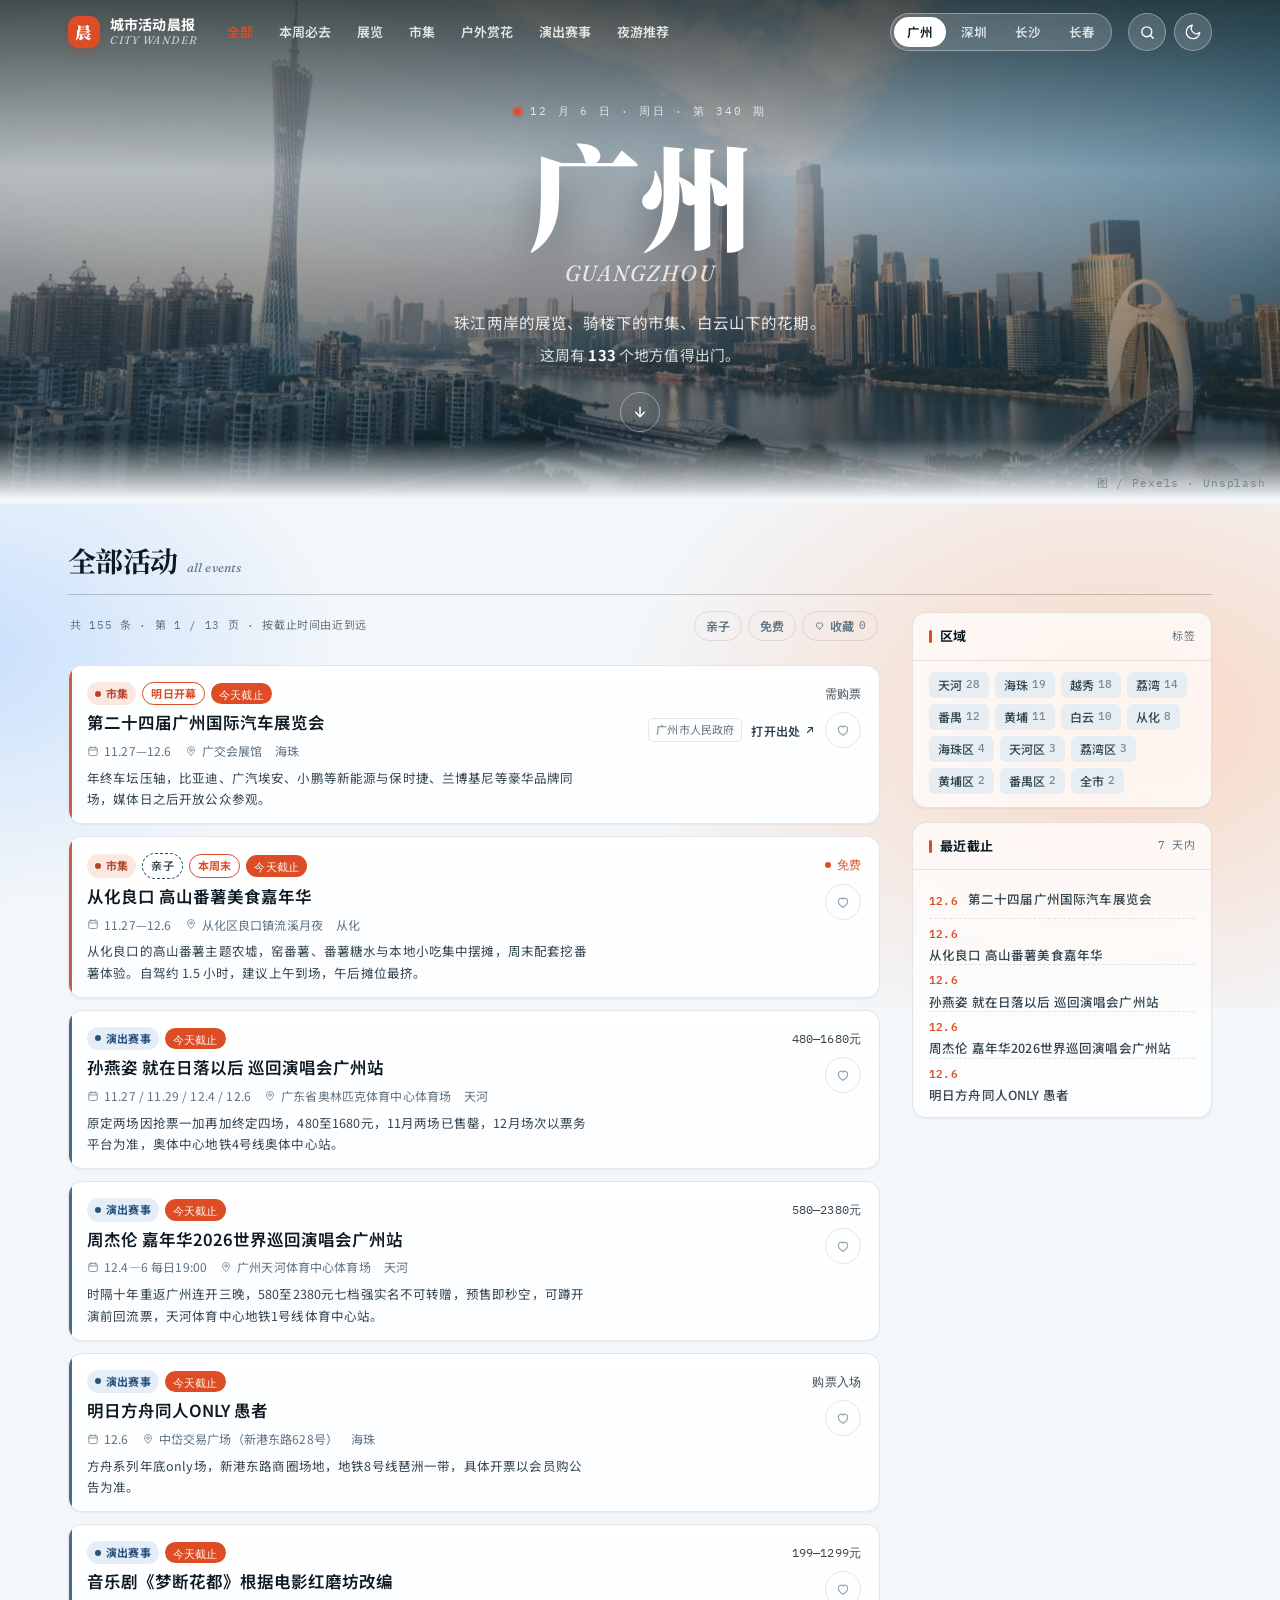
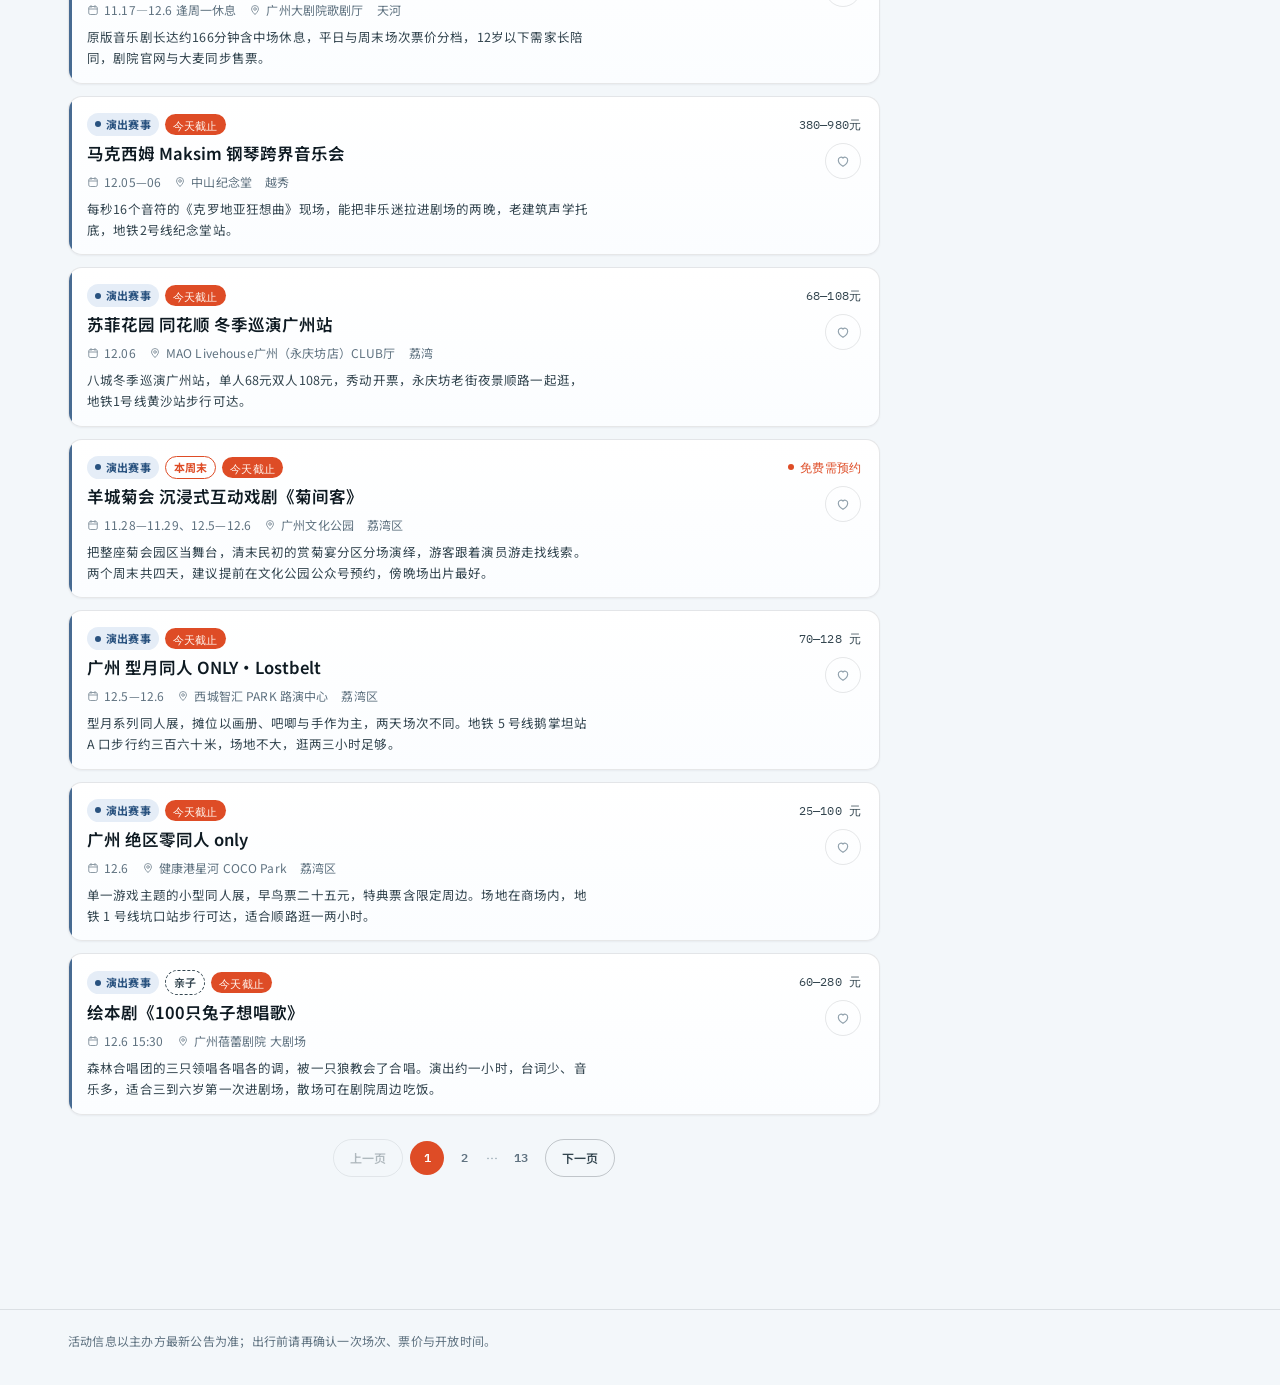
==== commit 1b019f5b: "data: update events" ====
--- a/index.html
+++ b/index.html
@@ -204,7 +204,8 @@
 var CITY_NOTES = {
   gz: "珠江两岸的展览、骑楼下的市集、白云山下的花期。",
   sz: "海边的日落、创意园的展览、湾区的夜。",
-  cs: "湘江边的烟火、岳麓山下的书院、五一广场的夜宵。"
+  cs: "湘江边的烟火、岳麓山下的书院、五一广场的夜宵。",
+  ccn: "南湖的亭桥、净月潭的林、人民大街两侧的旧建筑。"
 };
 
 var state = { city: null, cat: "all", q: "", free: false, fav: false, kid: false, area: "", page: 1 };
@@ -398,8 +399,12 @@
   if (img.getAttribute("src") !== src) {
     img.style.opacity = "0";
     var pre = new Image();
-    pre.onload = function () { img.src = src; img.style.opacity = "1"; };
-    pre.onerror = function () { img.style.opacity = "1"; };
+    pre.onload = function () { img.src = src; img.style.display = ""; img.style.opacity = "1"; };
+    pre.onerror = function () {
+      /* 这个城市还没有自己的照片：宁可不放图，也绝不回退去显示上一个城市的封面 */
+      img.removeAttribute("src");
+      img.style.display = "none";
+    };
     pre.src = src;
   }
   document.title = c.name + "这周去哪 · " + thisWeek.length + " 个去处 ｜ 城市活动晨报";
